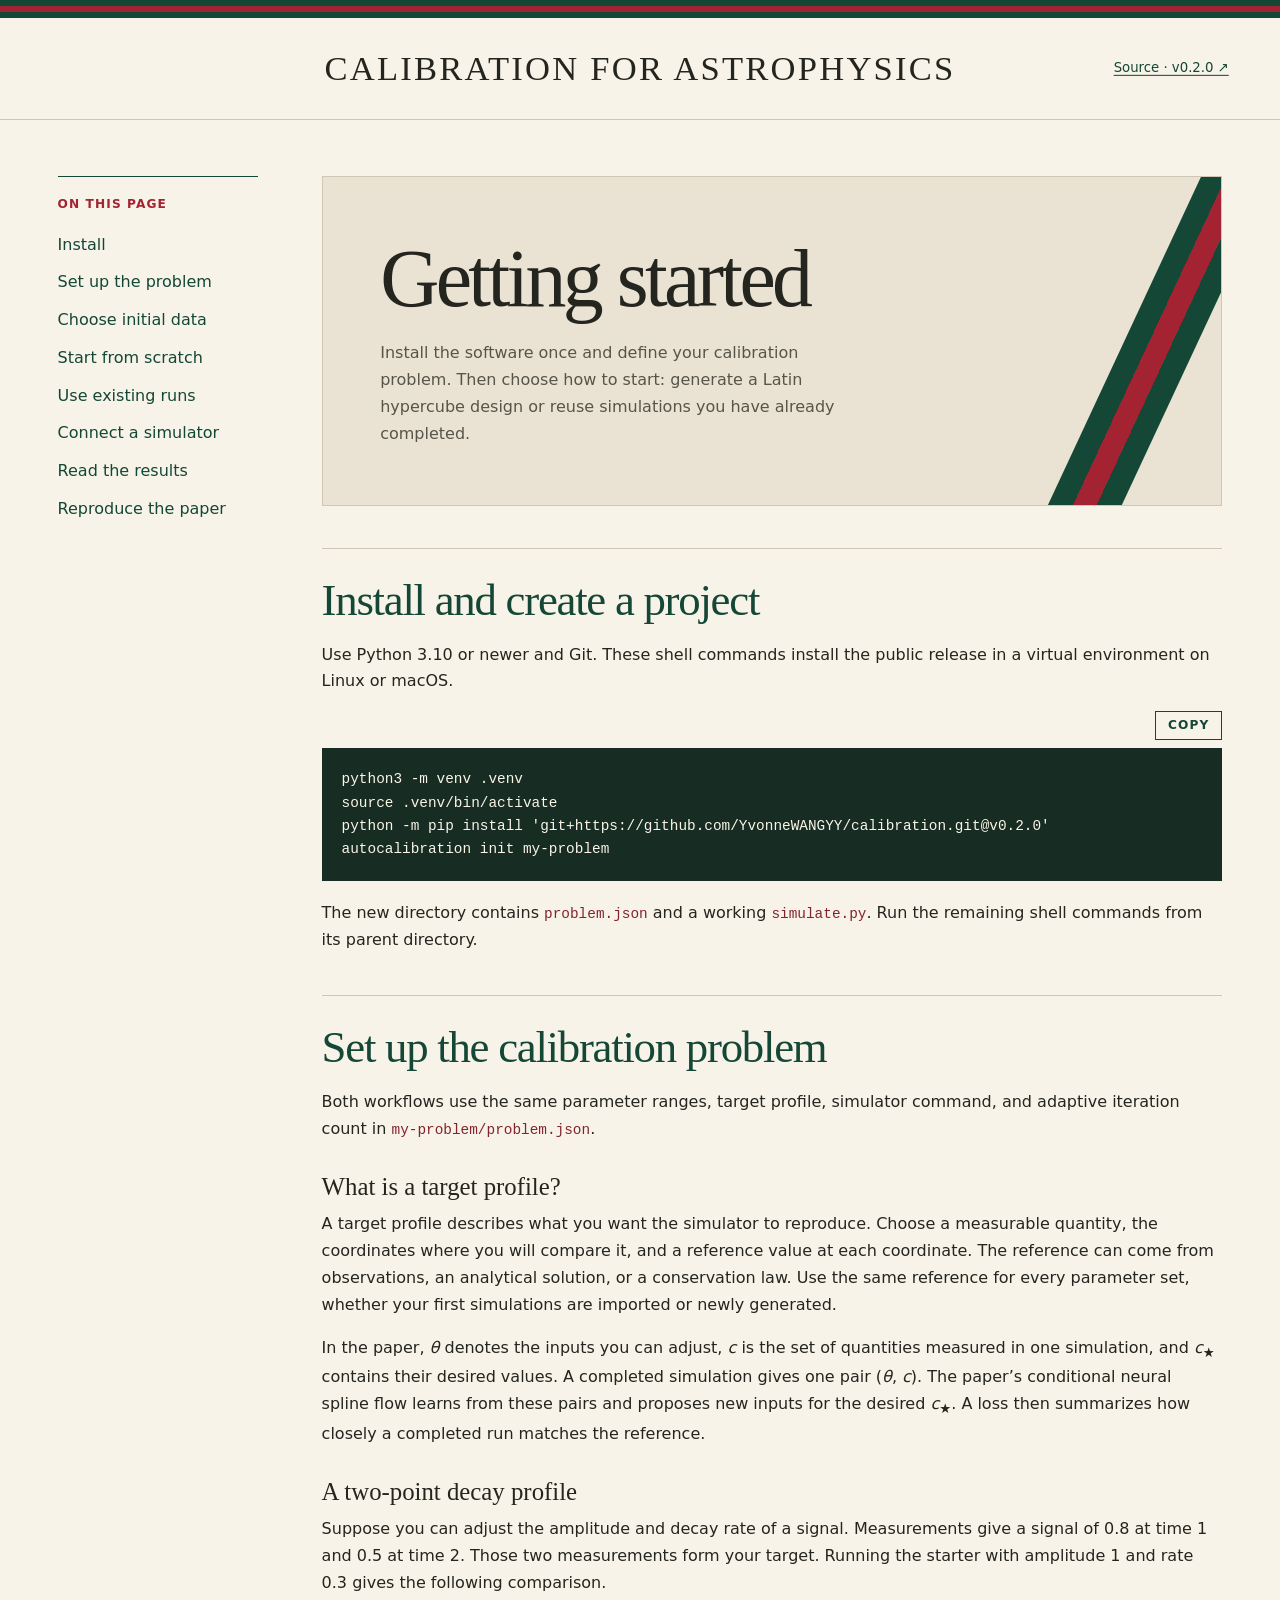
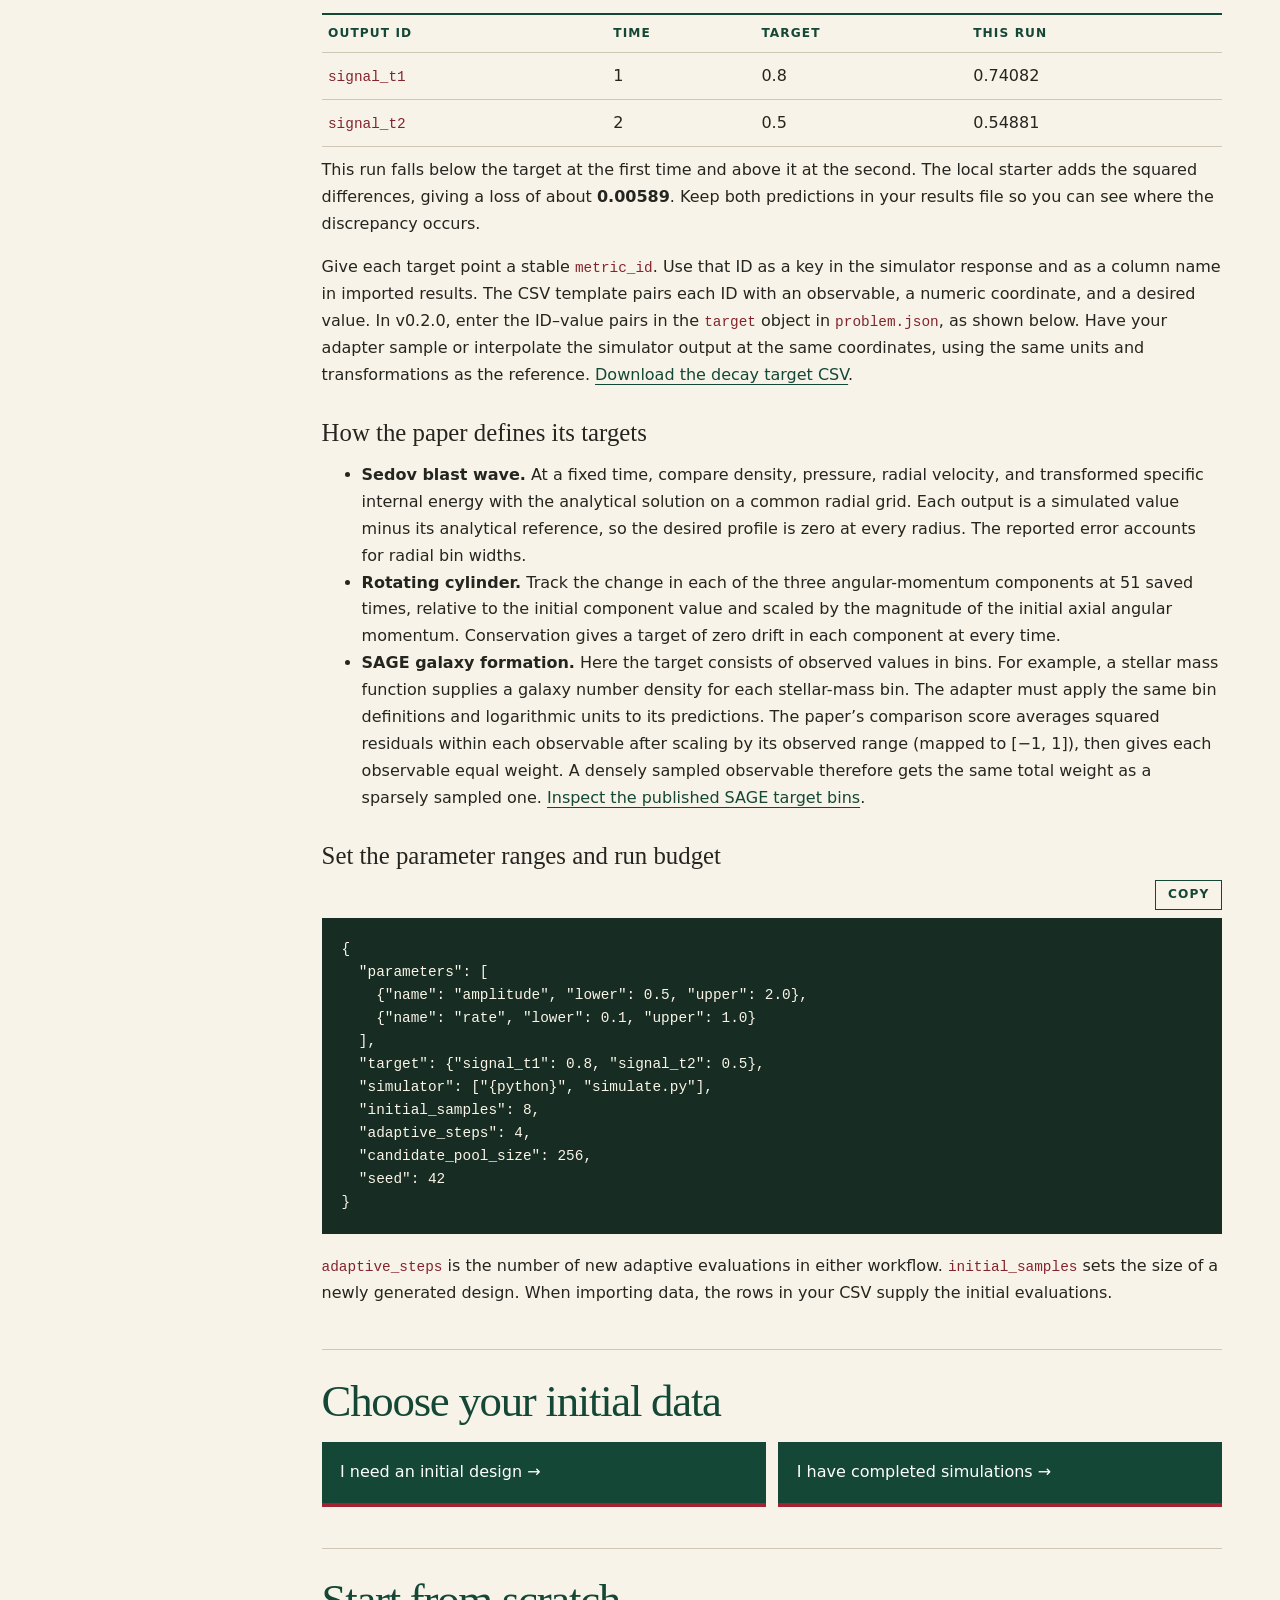
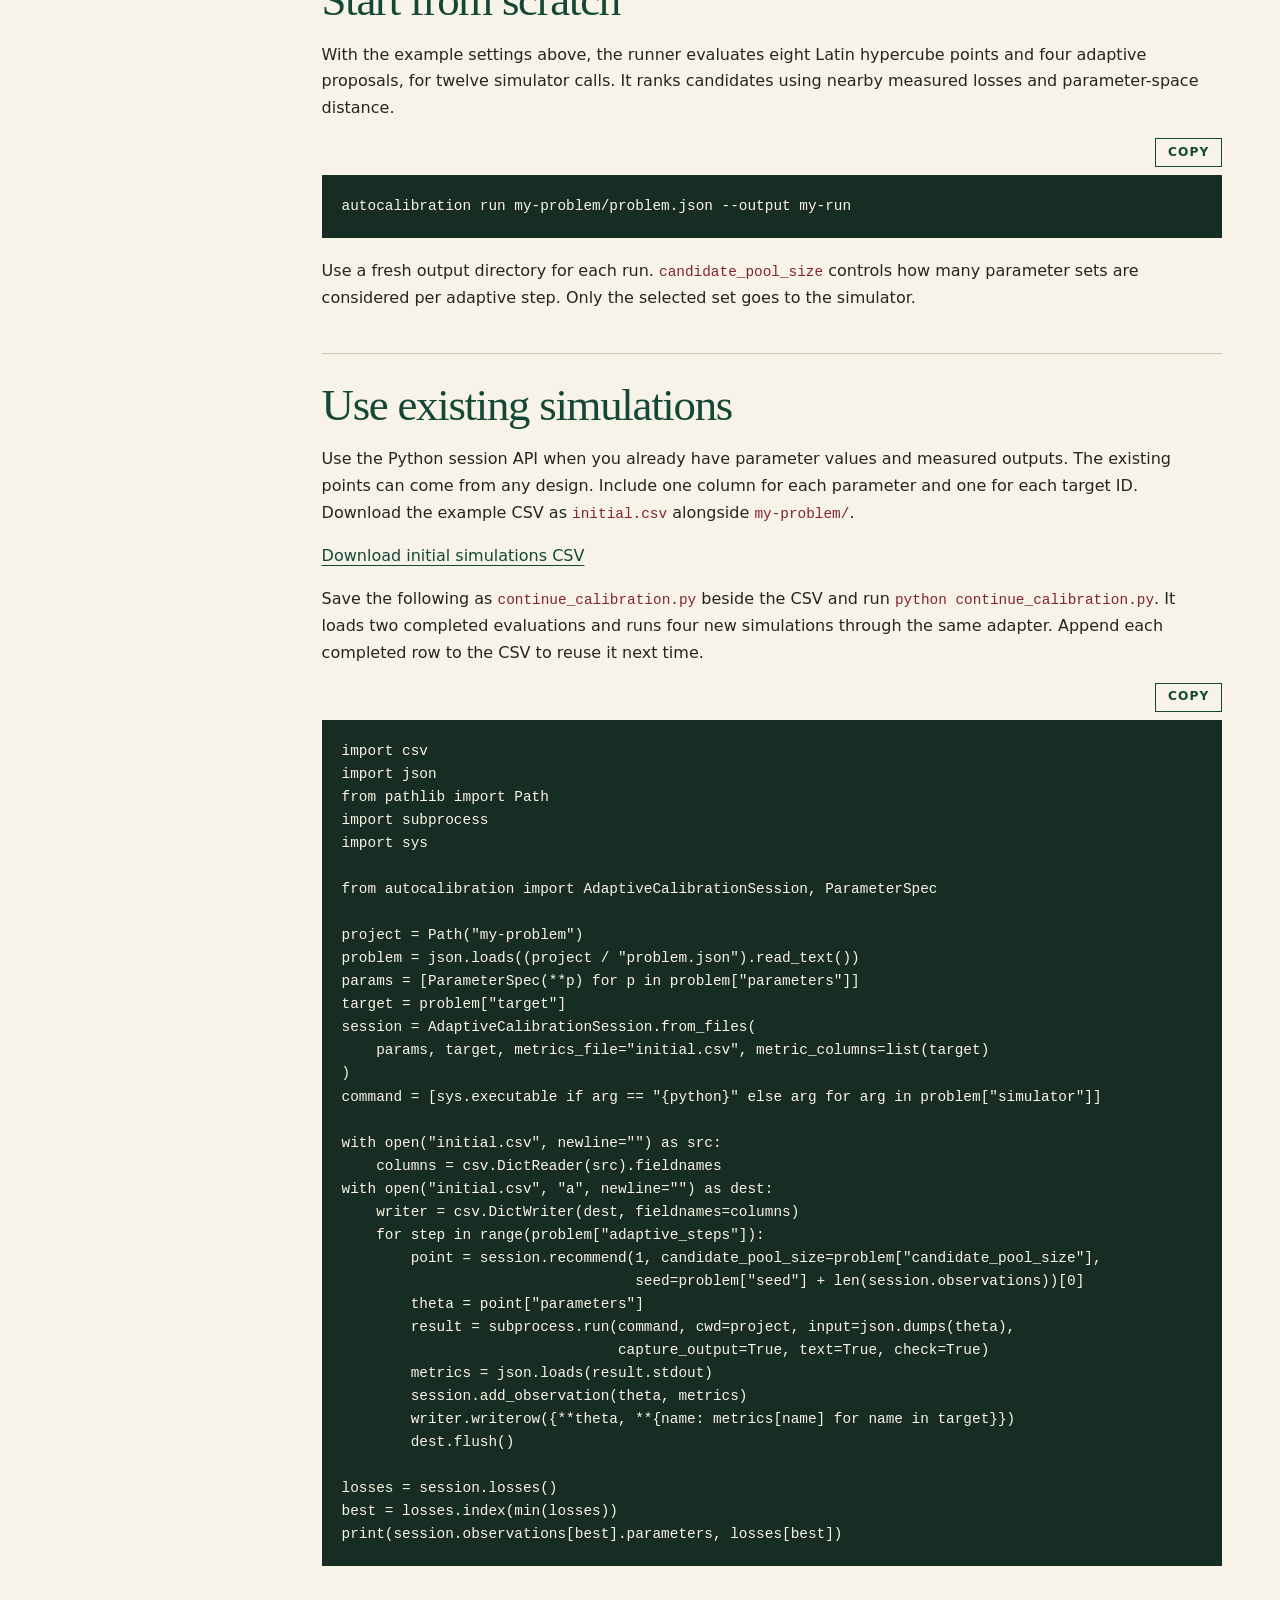
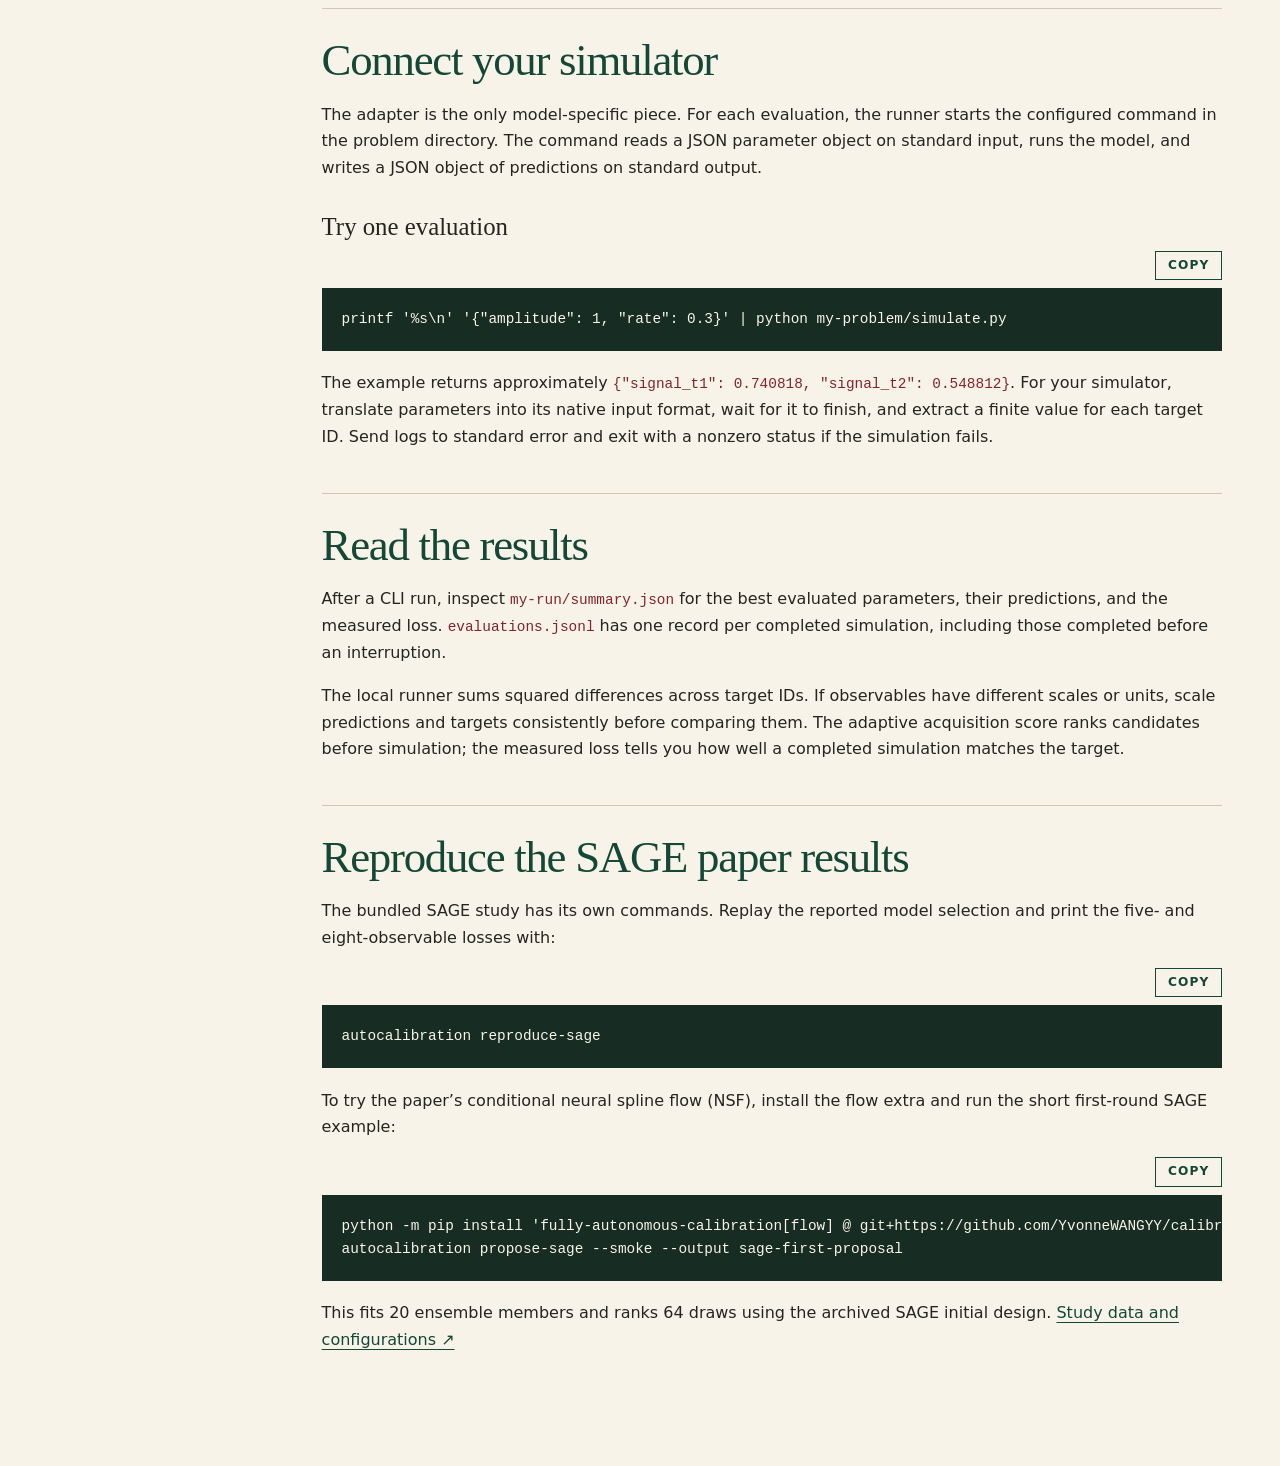
==== guide/index.html @ af4ad9ba "Restyle the guide with tricolor ribbons and editorial typography" ====
<!doctype html>
<html lang="en">
<head>
<meta charset="utf-8"><meta name="viewport" content="width=device-width,initial-scale=1">
<title>Getting started · Calibration for Astrophysics</title>
<meta name="description" content="Install autocalibration, define a target profile, and connect a simulator or import completed simulations.">
<link rel="stylesheet" href="style.css"></head>
<body><a class="skip" href="#main">Skip to guide</a><header><div class="bar"><a class="brand" href="../">Calibration for Astrophysics</a><a href="https://github.com/YvonneWANGYY/calibration/tree/v0.2.0">Source · v0.2.0 ↗</a></div></header>
<div class="layout"><nav class="toc" aria-label="On this page"><strong>On this page</strong><a href="#install">Install</a><a href="#target">Set up the problem</a><a href="#initial">Choose initial data</a><a href="#new">Start from scratch</a><a href="#import">Use existing runs</a><a href="#adapter">Connect a simulator</a><a href="#results">Read the results</a><a href="#paper">Reproduce the paper</a></nav>
<main id="main"><div class="intro"><h1>Getting started</h1>
<p class="lede">Install the software once and define your calibration problem. Then choose how to start: generate a Latin hypercube design or reuse simulations you have already completed.</p></div>
<section id="install"><h2>Install and create a project</h2><p>Use Python 3.10 or newer and Git. These shell commands install the public release in a virtual environment on Linux or macOS.</p>
<pre><code>python3 -m venv .venv
source .venv/bin/activate
python -m pip install 'git+https://github.com/YvonneWANGYY/calibration.git@v0.2.0'
autocalibration init my-problem</code></pre><p>The new directory contains <code>problem.json</code> and a working <code>simulate.py</code>. Run the remaining shell commands from its parent directory.</p></section>
<section id="target"><h2>Set up the calibration problem</h2><p>Both workflows use the same parameter ranges, target profile, simulator command, and adaptive iteration count in <code>my-problem/problem.json</code>.</p><h3 id="target-profile">What is a target profile?</h3>
<p>A target profile describes what you want the simulator to reproduce. Choose a measurable quantity, the coordinates where you will compare it, and a reference value at each coordinate. The reference can come from observations, an analytical solution, or a conservation law. Use the same reference for every parameter set, whether your first simulations are imported or newly generated.</p>
<p>In the paper, <var>θ</var> denotes the inputs you can adjust, <var>c</var> is the set of quantities measured in one simulation, and <var>c</var><sub>★</sub> contains their desired values. A completed simulation gives one pair (<var>θ</var>, <var>c</var>). The paper’s conditional neural spline flow learns from these pairs and proposes new inputs for the desired <var>c</var><sub>★</sub>. A loss then summarizes how closely a completed run matches the reference.</p>
<h3>A two-point decay profile</h3>
<p>Suppose you can adjust the amplitude and decay rate of a signal. Measurements give a signal of 0.8 at time 1 and 0.5 at time 2. Those two measurements form your target. Running the starter with amplitude 1 and rate 0.3 gives the following comparison.</p>
<table><thead><tr><th>Output ID</th><th>Time</th><th>Target</th><th>This run</th></tr></thead><tbody><tr><td><code>signal_t1</code></td><td>1</td><td>0.8</td><td>0.74082</td></tr><tr><td><code>signal_t2</code></td><td>2</td><td>0.5</td><td>0.54881</td></tr></tbody></table>
<p>This run falls below the target at the first time and above it at the second. The local starter adds the squared differences, giving a loss of about <strong>0.00589</strong>. Keep both predictions in your results file so you can see where the discrepancy occurs.</p>
<p>Give each target point a stable <code>metric_id</code>. Use that ID as a key in the simulator response and as a column name in imported results. The CSV template pairs each ID with an observable, a numeric coordinate, and a desired value. In v0.2.0, enter the ID–value pairs in the <code>target</code> object in <code>problem.json</code>, as shown below. Have your adapter sample or interpolate the simulator output at the same coordinates, using the same units and transformations as the reference. <a download href="target-profile.csv">Download the decay target CSV</a>.</p>
<h3>How the paper defines its targets</h3>
<ul>
<li><strong>Sedov blast wave.</strong> At a fixed time, compare density, pressure, radial velocity, and transformed specific internal energy with the analytical solution on a common radial grid. Each output is a simulated value minus its analytical reference, so the desired profile is zero at every radius. The reported error accounts for radial bin widths.</li>
<li><strong>Rotating cylinder.</strong> Track the change in each of the three angular-momentum components at 51 saved times, relative to the initial component value and scaled by the magnitude of the initial axial angular momentum. Conservation gives a target of zero drift in each component at every time.</li>
<li><strong>SAGE galaxy formation.</strong> Here the target consists of observed values in bins. For example, a stellar mass function supplies a galaxy number density for each stellar-mass bin. The adapter must apply the same bin definitions and logarithmic units to its predictions. The paper’s comparison score averages squared residuals within each observable after scaling by its observed range (mapped to [−1, 1]), then gives each observable equal weight. A densely sampled observable therefore gets the same total weight as a sparsely sampled one. <a href="https://github.com/YvonneWANGYY/calibration/blob/v0.2.0/src/autocalibration/paper_sage/comparison_target.json">Inspect the published SAGE target bins</a>.</li>
</ul>
<h3>Set the parameter ranges and run budget</h3>
<pre id="problem"><code>{
  &quot;parameters&quot;: [
    {&quot;name&quot;: &quot;amplitude&quot;, &quot;lower&quot;: 0.5, &quot;upper&quot;: 2.0},
    {&quot;name&quot;: &quot;rate&quot;, &quot;lower&quot;: 0.1, &quot;upper&quot;: 1.0}
  ],
  &quot;target&quot;: {&quot;signal_t1&quot;: 0.8, &quot;signal_t2&quot;: 0.5},
  &quot;simulator&quot;: [&quot;{python}&quot;, &quot;simulate.py&quot;],
  &quot;initial_samples&quot;: 8,
  &quot;adaptive_steps&quot;: 4,
  &quot;candidate_pool_size&quot;: 256,
  &quot;seed&quot;: 42
}</code></pre>
<p><code>adaptive_steps</code> is the number of new adaptive evaluations in either workflow. <code>initial_samples</code> sets the size of a newly generated design. When importing data, the rows in your CSV supply the initial evaluations.</p></section>
<section id="initial"><h2>Choose your initial data</h2><div class="route"><a href="#new">I need an initial design →</a><a href="#import">I have completed simulations →</a></div></section>
<section id="new"><h2>Start from scratch</h2><p>With the example settings above, the runner evaluates eight Latin hypercube points and four adaptive proposals, for twelve simulator calls. It ranks candidates using nearby measured losses and parameter-space distance.</p>
<pre><code>autocalibration run my-problem/problem.json --output my-run</code></pre>
<p>Use a fresh output directory for each run. <code>candidate_pool_size</code> controls how many parameter sets are considered per adaptive step. Only the selected set goes to the simulator.</p></section>
<section id="import"><h2>Use existing simulations</h2><p>Use the Python session API when you already have parameter values and measured outputs. The existing points can come from any design. Include one column for each parameter and one for each target ID. Download the example CSV as <code>initial.csv</code> alongside <code>my-problem/</code>.</p>
<p><a href="initial.csv" download>Download initial simulations CSV</a></p>
<p>Save the following as <code>continue_calibration.py</code> beside the CSV and run <code>python continue_calibration.py</code>. It loads two completed evaluations and runs four new simulations through the same adapter. Append each completed row to the CSV to reuse it next time.</p>
<pre id="existing"><code>import csv
import json
from pathlib import Path
import subprocess
import sys

from autocalibration import AdaptiveCalibrationSession, ParameterSpec

project = Path(&quot;my-problem&quot;)
problem = json.loads((project / &quot;problem.json&quot;).read_text())
params = [ParameterSpec(**p) for p in problem[&quot;parameters&quot;]]
target = problem[&quot;target&quot;]
session = AdaptiveCalibrationSession.from_files(
    params, target, metrics_file=&quot;initial.csv&quot;, metric_columns=list(target)
)
command = [sys.executable if arg == &quot;{python}&quot; else arg for arg in problem[&quot;simulator&quot;]]

with open(&quot;initial.csv&quot;, newline=&quot;&quot;) as src:
    columns = csv.DictReader(src).fieldnames
with open(&quot;initial.csv&quot;, &quot;a&quot;, newline=&quot;&quot;) as dest:
    writer = csv.DictWriter(dest, fieldnames=columns)
    for step in range(problem[&quot;adaptive_steps&quot;]):
        point = session.recommend(1, candidate_pool_size=problem[&quot;candidate_pool_size&quot;],
                                  seed=problem[&quot;seed&quot;] + len(session.observations))[0]
        theta = point[&quot;parameters&quot;]
        result = subprocess.run(command, cwd=project, input=json.dumps(theta),
                                capture_output=True, text=True, check=True)
        metrics = json.loads(result.stdout)
        session.add_observation(theta, metrics)
        writer.writerow({**theta, **{name: metrics[name] for name in target}})
        dest.flush()

losses = session.losses()
best = losses.index(min(losses))
print(session.observations[best].parameters, losses[best])</code></pre>
</section>
<section id="adapter"><h2>Connect your simulator</h2><p>The adapter is the only model-specific piece. For each evaluation, the runner starts the configured command in the problem directory. The command reads a JSON parameter object on standard input, runs the model, and writes a JSON object of predictions on standard output.</p>
<h3>Try one evaluation</h3><pre><code>printf '%s\n' '{"amplitude": 1, "rate": 0.3}' | python my-problem/simulate.py</code></pre>
<p>The example returns approximately <code>{"signal_t1": 0.740818, "signal_t2": 0.548812}</code>. For your simulator, translate parameters into its native input format, wait for it to finish, and extract a finite value for each target ID. Send logs to standard error and exit with a nonzero status if the simulation fails.</p></section>
<section id="results"><h2>Read the results</h2><p>After a CLI run, inspect <code>my-run/summary.json</code> for the best evaluated parameters, their predictions, and the measured loss. <code>evaluations.jsonl</code> has one record per completed simulation, including those completed before an interruption.</p><p>The local runner sums squared differences across target IDs. If observables have different scales or units, scale predictions and targets consistently before comparing them. The adaptive acquisition score ranks candidates before simulation; the measured loss tells you how well a completed simulation matches the target.</p></section>
<section id="paper"><h2>Reproduce the SAGE paper results</h2><p>The bundled SAGE study has its own commands. Replay the reported model selection and print the five- and eight-observable losses with:</p><pre><code>autocalibration reproduce-sage</code></pre><p>To try the paper’s conditional neural spline flow (NSF), install the flow extra and run the short first-round SAGE example:</p>
<pre><code>python -m pip install 'fully-autonomous-calibration[flow] @ git+https://github.com/YvonneWANGYY/calibration.git@v0.2.0'
autocalibration propose-sage --smoke --output sage-first-proposal</code></pre><p>This fits 20 ensemble members and ranks 64 draws using the archived SAGE initial design. <a href="https://github.com/YvonneWANGYY/calibration/tree/v0.2.0/src/autocalibration/paper_sage">Study data and configurations ↗</a></p></section>
</main></div>
<script>
if (window.isSecureContext && navigator.clipboard) {
  document.querySelectorAll('pre').forEach(pre => {
    const wrap = document.createElement('div');
    wrap.className = 'snippet';
    pre.before(wrap);
    const button = document.createElement('button');
    button.type = 'button'; button.textContent = 'Copy'; button.setAttribute('aria-label','Copy code');
    button.addEventListener('click', async () => {
      try { await navigator.clipboard.writeText(pre.textContent); button.textContent = 'Copied'; }
      catch { button.textContent = 'Select code to copy'; }
      setTimeout(() => {button.textContent = 'Copy';}, 1800);
    });
    wrap.append(button, pre);
  });
}
</script></body></html>
---- guide/style.css ----
:root {
  --ivory: #f7f3e9;
  --ink: #25251f;
  --muted: #575449;
  --green: #144735;
  --red: #a42332;
  --rule: #cfc6b3;
  --serif: "Baskervville", Baskerville, "Times New Roman", serif;
  --sans: Inter, system-ui, sans-serif;
  --ribbon: linear-gradient(to bottom, var(--green) 0 34%, var(--red) 34% 66%, var(--green) 66% 100%);
}
* { box-sizing: border-box; }
html { scroll-padding-top: 1.5rem; }
body { margin: 0; background: var(--ivory); color: var(--ink); font: 1rem/1.68 var(--sans); }
a { color: var(--green); text-underline-offset: .22em; }
a:hover { color: var(--red); }
:focus-visible { outline: 3px solid var(--red); outline-offset: 4px; }
header { border-bottom: 1px solid var(--rule); text-align: center; }
header::before { content: ""; display: block; height: 18px; background: var(--ribbon); }
.bar { position: relative; width: min(1240px, 92%); margin: auto; padding: 1.85rem 0; }
.bar .brand { color: var(--ink); font: 500 clamp(1.2rem, 2.7vw, 2.65rem)/1.2 var(--serif); letter-spacing: .065em; text-transform: uppercase; text-decoration: none; }
.bar a:last-child { position: absolute; right: 0; top: 50%; transform: translateY(-50%); font-size: .83rem; }
.layout { width: min(1180px, 91%); margin: 0 auto; display: grid; grid-template-columns: 200px minmax(0, 1fr); gap: clamp(2rem, 5vw, 5rem); padding: 3.5rem 0 6rem; }
.toc { position: sticky; top: 1.6rem; align-self: start; border-top: 1px solid var(--green); padding-top: 1.2rem; }
.toc strong, .snippet button, th { font: 650 .76rem/1.45 var(--sans); text-transform: uppercase; letter-spacing: .09em; }
.toc strong { color: var(--red); display: block; margin-bottom: .8rem; }
.toc a { display: block; text-decoration: none; padding: .34rem 0; }
.toc a:hover { text-decoration: underline; }
main { min-width: 0; }
.intro { position: relative; isolation: isolate; overflow: hidden; padding: clamp(1.8rem, 4.5vw, 4.5rem); background: #eae3d4; border: 1px solid var(--rule); }
.intro::after { content: ""; position: absolute; z-index: -1; top: -60%; bottom: -60%; right: 3%; width: clamp(30px, 5.2vw, 75px); transform: rotate(25deg); background: linear-gradient(to right, var(--green) 0 34%, var(--red) 34% 66%, var(--green) 66% 100%); }
h1, h2, h3 { font-family: var(--serif); font-weight: 500; line-height: 1.1; }
h1 { margin: 0 0 1rem; font-size: clamp(3rem, 6.4vw, 6rem); letter-spacing: -.045em; }
.lede { margin: 0; max-width: min(48ch, 76%); color: var(--muted); }
section { margin-top: 2.6rem; padding-top: 1.7rem; border-top: 1px solid var(--rule); }
h2 { margin: 0 0 1rem; color: var(--green); font-size: clamp(2rem, 3.5vw, 3rem); letter-spacing: -.028em; }
h3 { color: var(--ink); font-size: 1.55rem; margin: 1.9rem 0 .7rem; }
p { margin: .65rem 0 1rem; }
.route { display: grid; grid-template-columns: 1fr 1fr; gap: .8rem; }
.route a { padding: 1.05rem 1.15rem; background: var(--green); color: white; text-decoration: none; border-bottom: 4px solid var(--red); }
.route a:hover { text-decoration: underline; }
code, pre { font-family: ui-monospace, monospace; font-size: .9em; }
main :not(pre) > code { color: #83242c; overflow-wrap: anywhere; }
pre { background: #172c23; color: #faf5e7; overflow: auto; line-height: 1.6; margin: .5rem 0 1.2rem; padding: 1.25rem; }
pre code { font-size: inherit; }
.snippet button { display: block; margin-left: auto; color: var(--green); background: transparent; border: 1px solid var(--green); padding: .3rem .75rem; cursor: pointer; }
.snippet button:hover { background: var(--green); color: white; }
table { width: 100%; border-collapse: collapse; font-variant-numeric: tabular-nums; }
th, td { text-align: left; padding: .6rem .4rem; border-bottom: 1px solid var(--rule); }
th { border-top: 2px solid var(--green); color: var(--green); }
.skip { position: absolute; left: -10000px; }
.skip:focus { left: .8rem; top: 1rem; z-index: 3; padding: .5rem; background: white; }
@media (max-width: 800px) {
  .bar { display: grid; justify-items: center; gap: .4rem; padding: 1.25rem 0; }
  .bar a:last-child { position: static; transform: none; }
  .layout { display: block; padding-top: 1.2rem; }
  .toc { position: static; border: 0; padding: 0 0 1rem; }
  .toc strong { margin-bottom: .3rem; }
  .toc a { display: inline-block; margin-right: .8rem; font-size: .87rem; }
}
@media (max-width: 520px) {
  .intro { padding: 1.8rem 2rem 1.8rem 1.35rem; }
  .intro::after { top: 0; bottom: 0; right: 0; width: 14px; transform: none; }
  .lede { max-width: 100%; }
  .route { grid-template-columns: 1fr; }
}
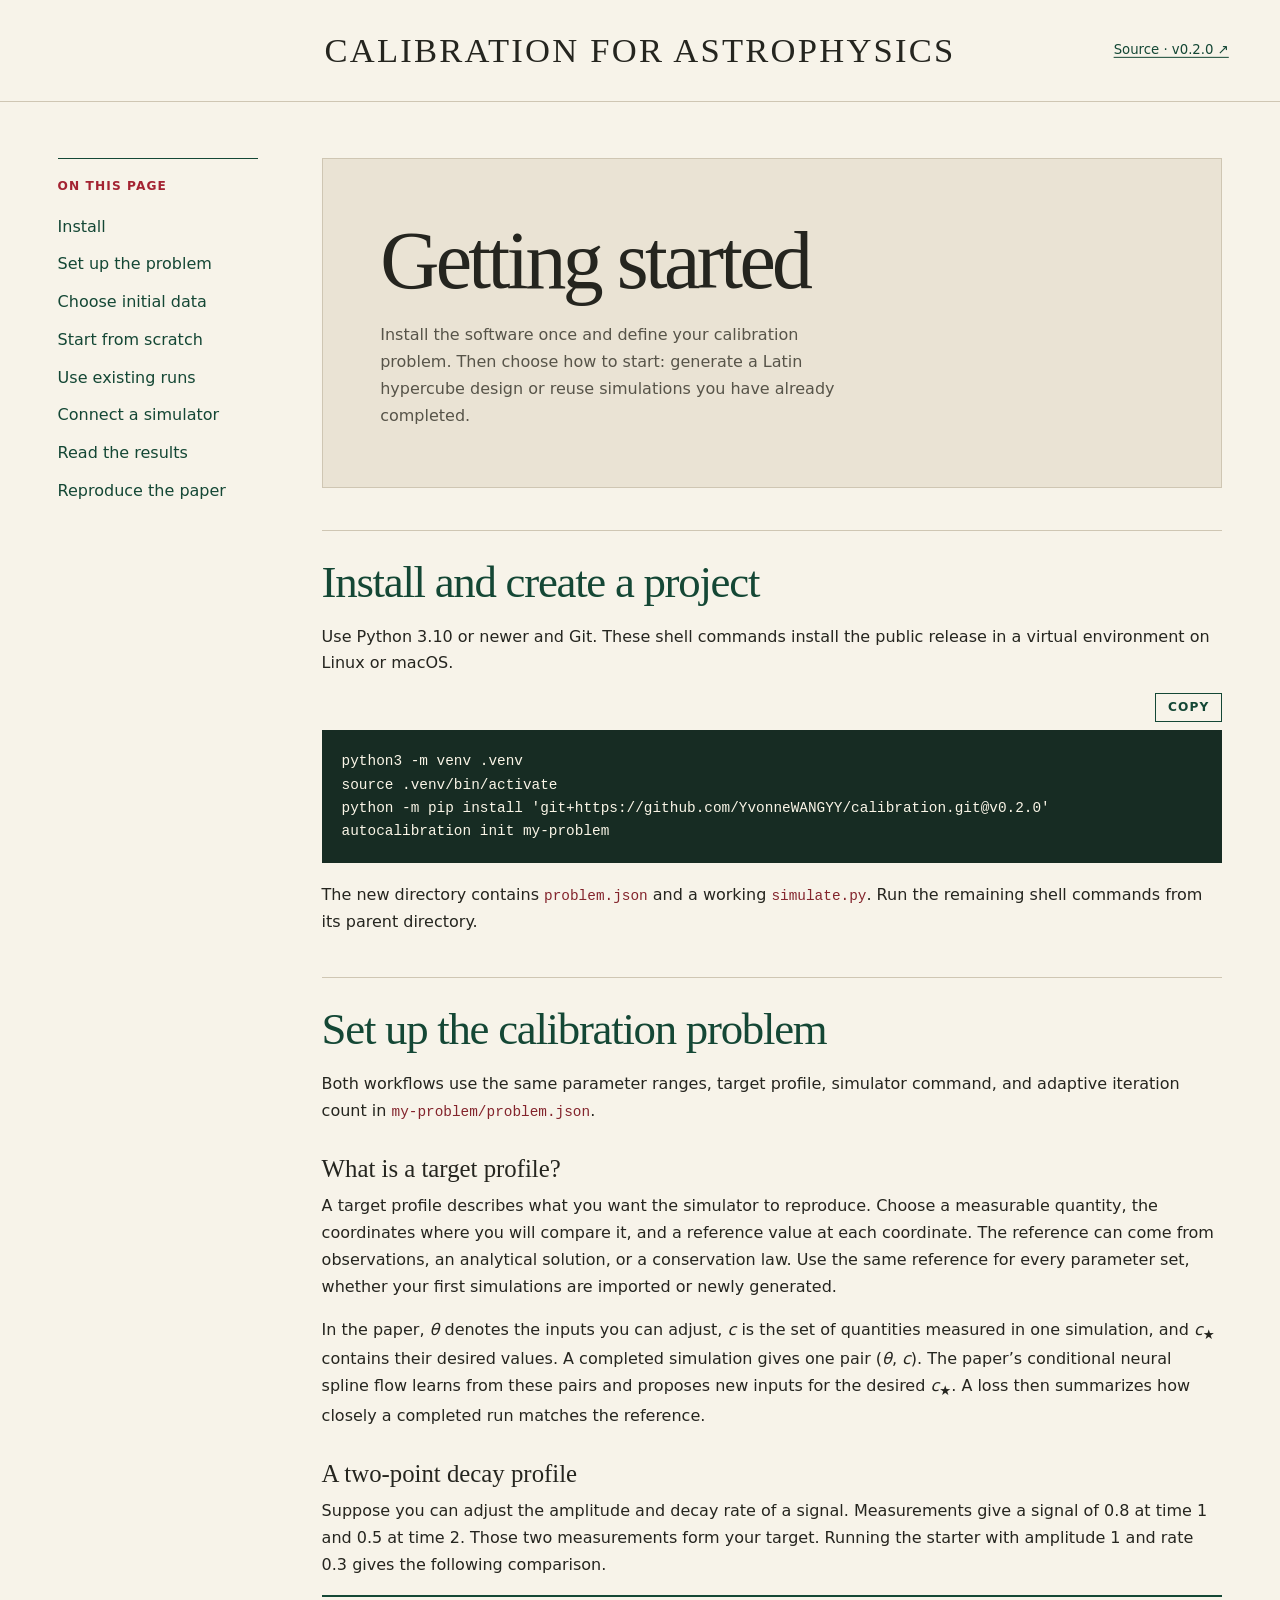
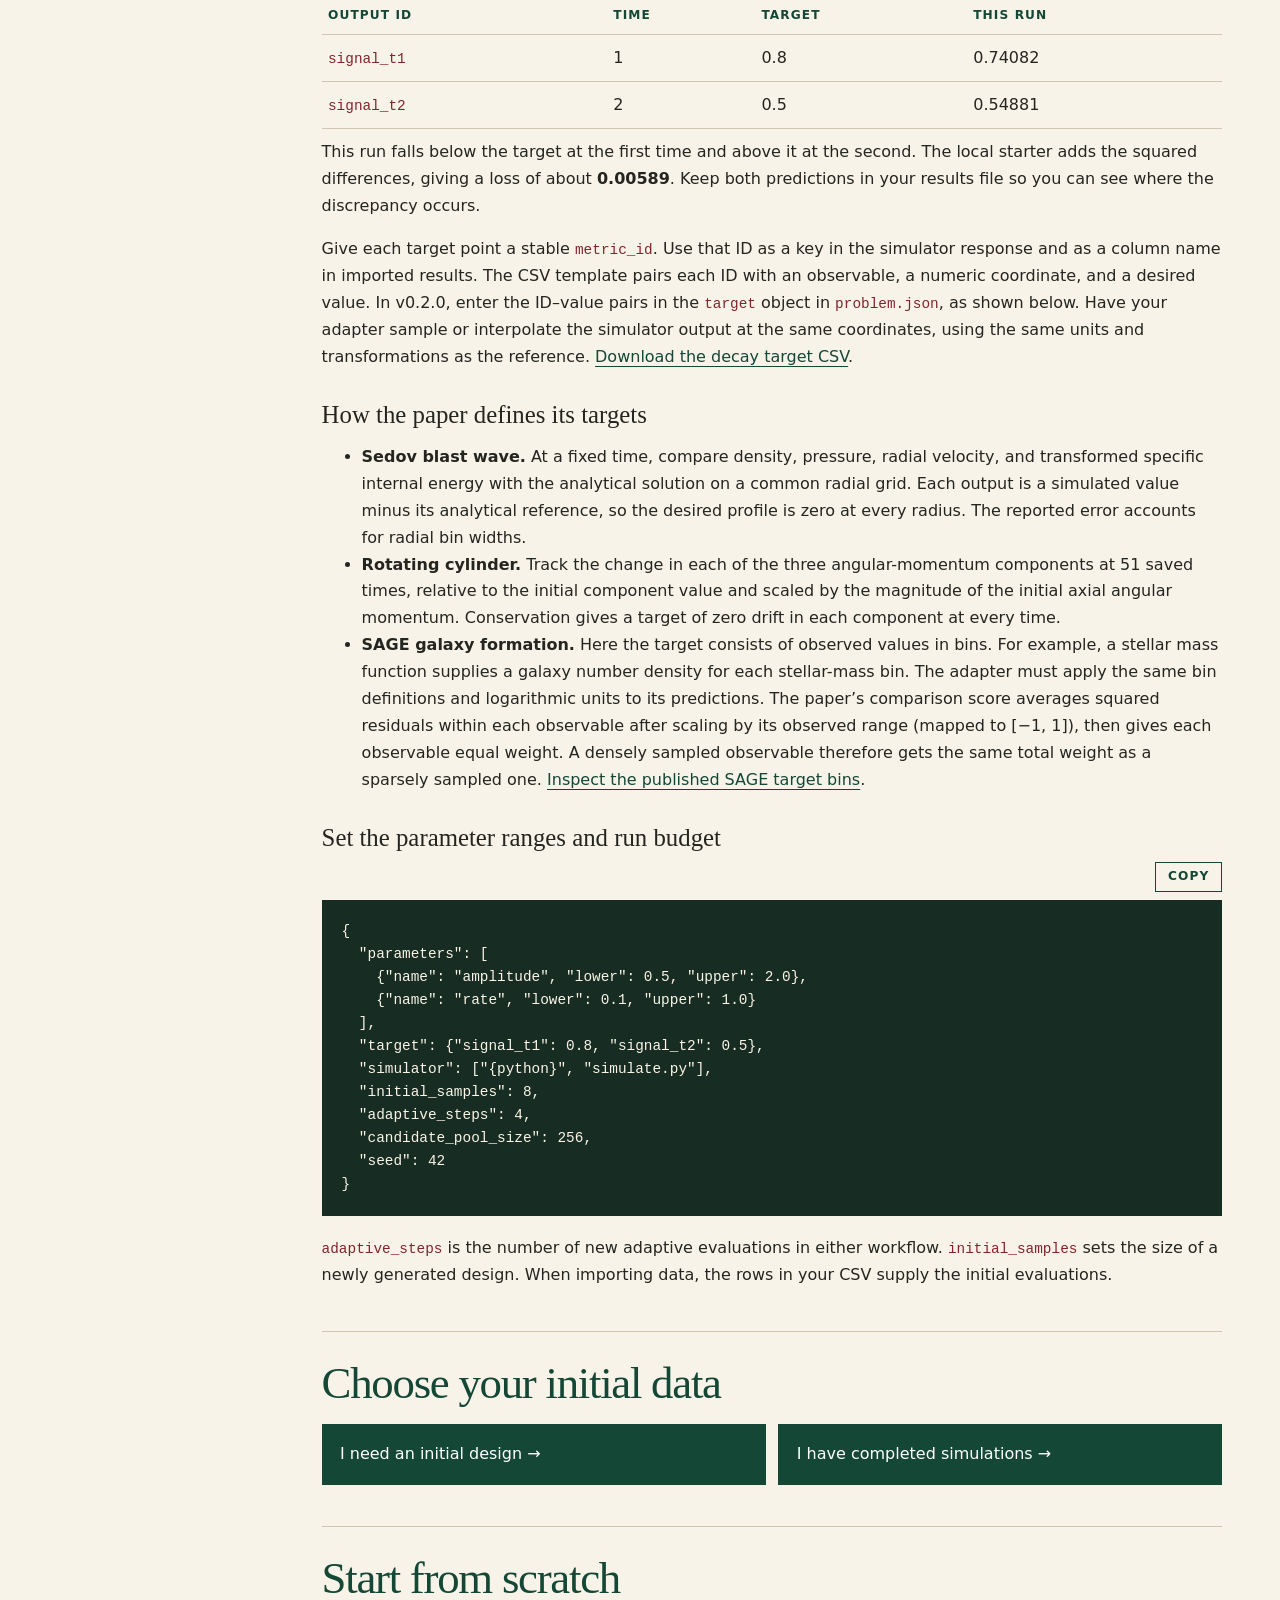
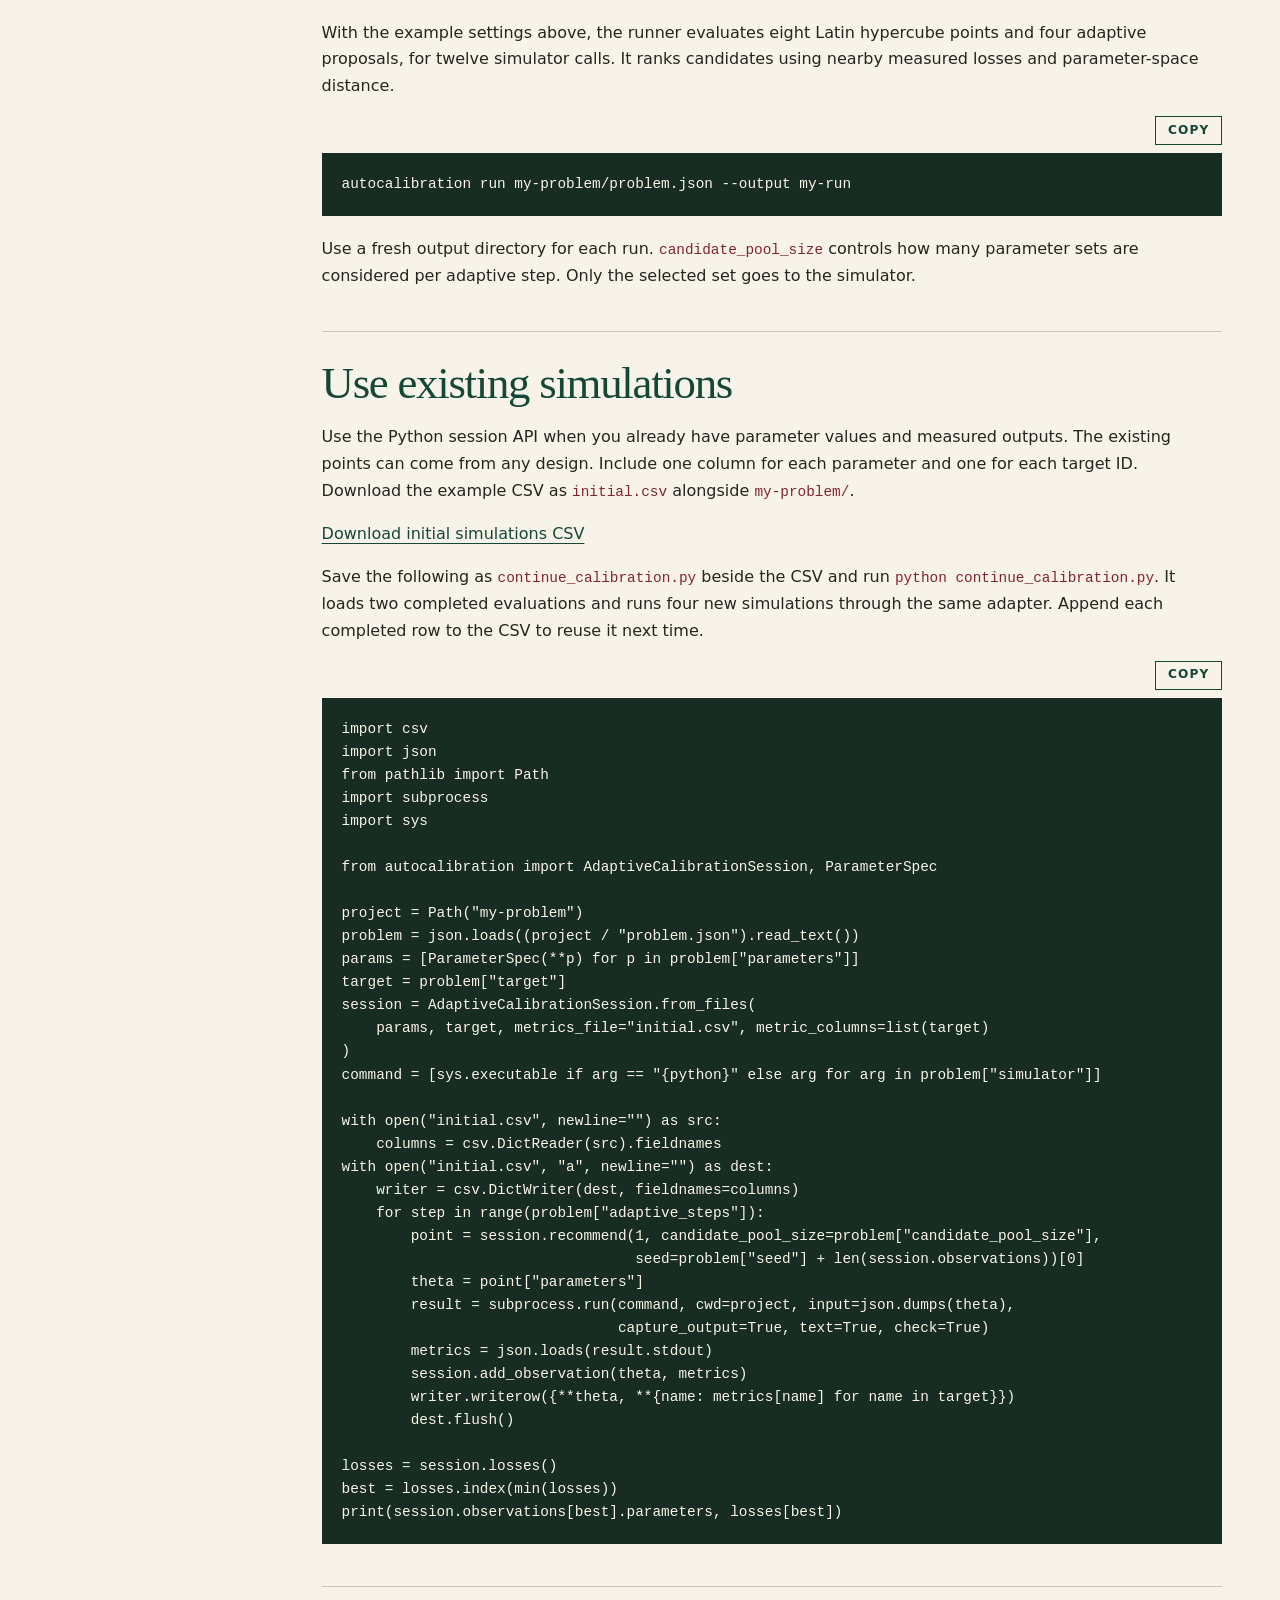
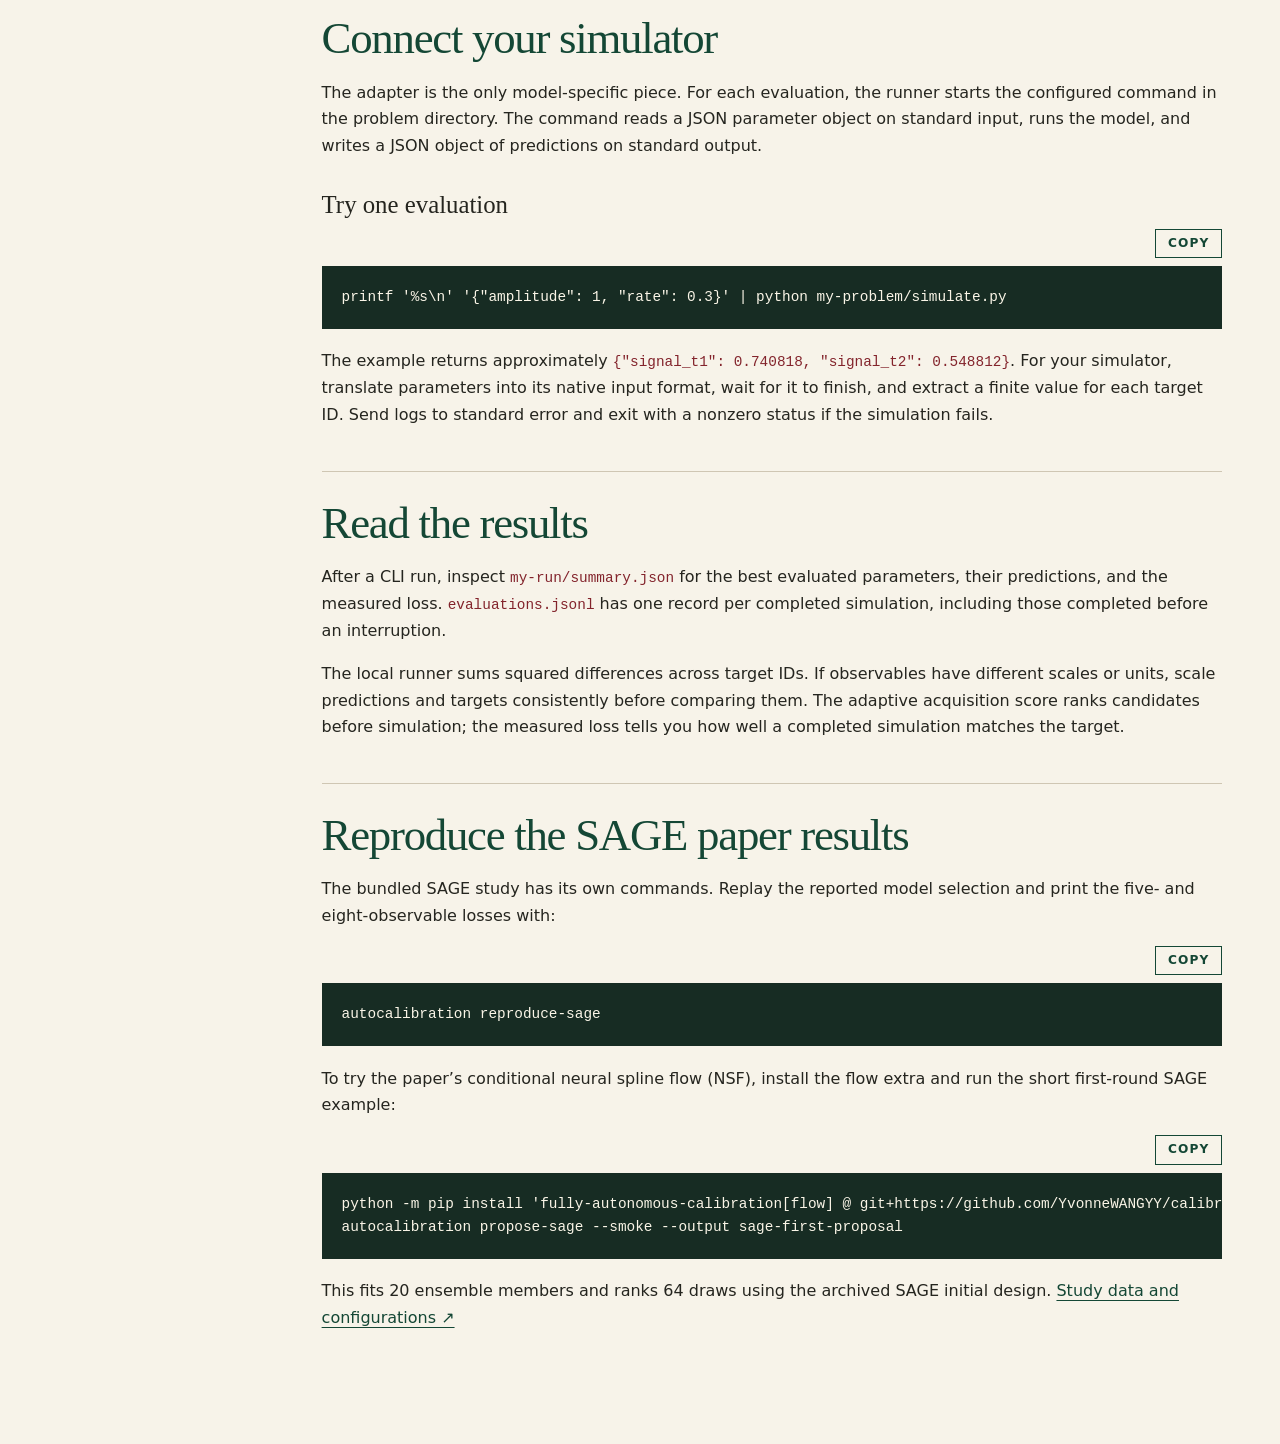
==== commit 45066035: "Remove remaining button stripe and refresh cached guide styles" ====
--- a/guide/index.html
+++ b/guide/index.html
@@ -4,7 +4,7 @@
 <meta charset="utf-8"><meta name="viewport" content="width=device-width,initial-scale=1">
 <title>Getting started · Calibration for Astrophysics</title>
 <meta name="description" content="Install autocalibration, define a target profile, and connect a simulator or import completed simulations.">
-<link rel="stylesheet" href="style.css"></head>
+<link rel="stylesheet" href="style.css?v=9d06813fc0b8"></head>
 <body><a class="skip" href="#main">Skip to guide</a><header><div class="bar"><a class="brand" href="../">Calibration for Astrophysics</a><a href="https://github.com/YvonneWANGYY/calibration/tree/v0.2.0">Source · v0.2.0 ↗</a></div></header>
 <div class="layout"><nav class="toc" aria-label="On this page"><strong>On this page</strong><a href="#install">Install</a><a href="#target">Set up the problem</a><a href="#initial">Choose initial data</a><a href="#new">Start from scratch</a><a href="#import">Use existing runs</a><a href="#adapter">Connect a simulator</a><a href="#results">Read the results</a><a href="#paper">Reproduce the paper</a></nav>
 <main id="main"><div class="intro"><h1>Getting started</h1>
--- a/guide/style.css
+++ b/guide/style.css
@@ -7,7 +7,6 @@
   --rule: #cfc6b3;
   --serif: "Baskervville", Baskerville, "Times New Roman", serif;
   --sans: Inter, system-ui, sans-serif;
-  --ribbon: linear-gradient(to bottom, var(--green) 0 34%, var(--red) 34% 66%, var(--green) 66% 100%);
 }
 * { box-sizing: border-box; }
 html { scroll-padding-top: 1.5rem; }
@@ -16,7 +15,6 @@
 a:hover { color: var(--red); }
 :focus-visible { outline: 3px solid var(--red); outline-offset: 4px; }
 header { border-bottom: 1px solid var(--rule); text-align: center; }
-header::before { content: ""; display: block; height: 18px; background: var(--ribbon); }
 .bar { position: relative; width: min(1240px, 92%); margin: auto; padding: 1.85rem 0; }
 .bar .brand { color: var(--ink); font: 500 clamp(1.2rem, 2.7vw, 2.65rem)/1.2 var(--serif); letter-spacing: .065em; text-transform: uppercase; text-decoration: none; }
 .bar a:last-child { position: absolute; right: 0; top: 50%; transform: translateY(-50%); font-size: .83rem; }
@@ -27,17 +25,16 @@
 .toc a { display: block; text-decoration: none; padding: .34rem 0; }
 .toc a:hover { text-decoration: underline; }
 main { min-width: 0; }
-.intro { position: relative; isolation: isolate; overflow: hidden; padding: clamp(1.8rem, 4.5vw, 4.5rem); background: #eae3d4; border: 1px solid var(--rule); }
-.intro::after { content: ""; position: absolute; z-index: -1; top: -60%; bottom: -60%; right: 3%; width: clamp(30px, 5.2vw, 75px); transform: rotate(25deg); background: linear-gradient(to right, var(--green) 0 34%, var(--red) 34% 66%, var(--green) 66% 100%); }
+.intro { padding: clamp(1.8rem, 4.5vw, 4.5rem); background: #eae3d4; border: 1px solid var(--rule); }
 h1, h2, h3 { font-family: var(--serif); font-weight: 500; line-height: 1.1; }
 h1 { margin: 0 0 1rem; font-size: clamp(3rem, 6.4vw, 6rem); letter-spacing: -.045em; }
-.lede { margin: 0; max-width: min(48ch, 76%); color: var(--muted); }
+.lede { margin: 0; max-width: 48ch; color: var(--muted); }
 section { margin-top: 2.6rem; padding-top: 1.7rem; border-top: 1px solid var(--rule); }
 h2 { margin: 0 0 1rem; color: var(--green); font-size: clamp(2rem, 3.5vw, 3rem); letter-spacing: -.028em; }
 h3 { color: var(--ink); font-size: 1.55rem; margin: 1.9rem 0 .7rem; }
 p { margin: .65rem 0 1rem; }
 .route { display: grid; grid-template-columns: 1fr 1fr; gap: .8rem; }
-.route a { padding: 1.05rem 1.15rem; background: var(--green); color: white; text-decoration: none; border-bottom: 4px solid var(--red); }
+.route a { padding: 1.05rem 1.15rem; background: var(--green); color: white; text-decoration: none; }
 .route a:hover { text-decoration: underline; }
 code, pre { font-family: ui-monospace, monospace; font-size: .9em; }
 main :not(pre) > code { color: #83242c; overflow-wrap: anywhere; }
@@ -60,7 +57,6 @@
 }
 @media (max-width: 520px) {
   .intro { padding: 1.8rem 2rem 1.8rem 1.35rem; }
-  .intro::after { top: 0; bottom: 0; right: 0; width: 14px; transform: none; }
   .lede { max-width: 100%; }
   .route { grid-template-columns: 1fr; }
 }
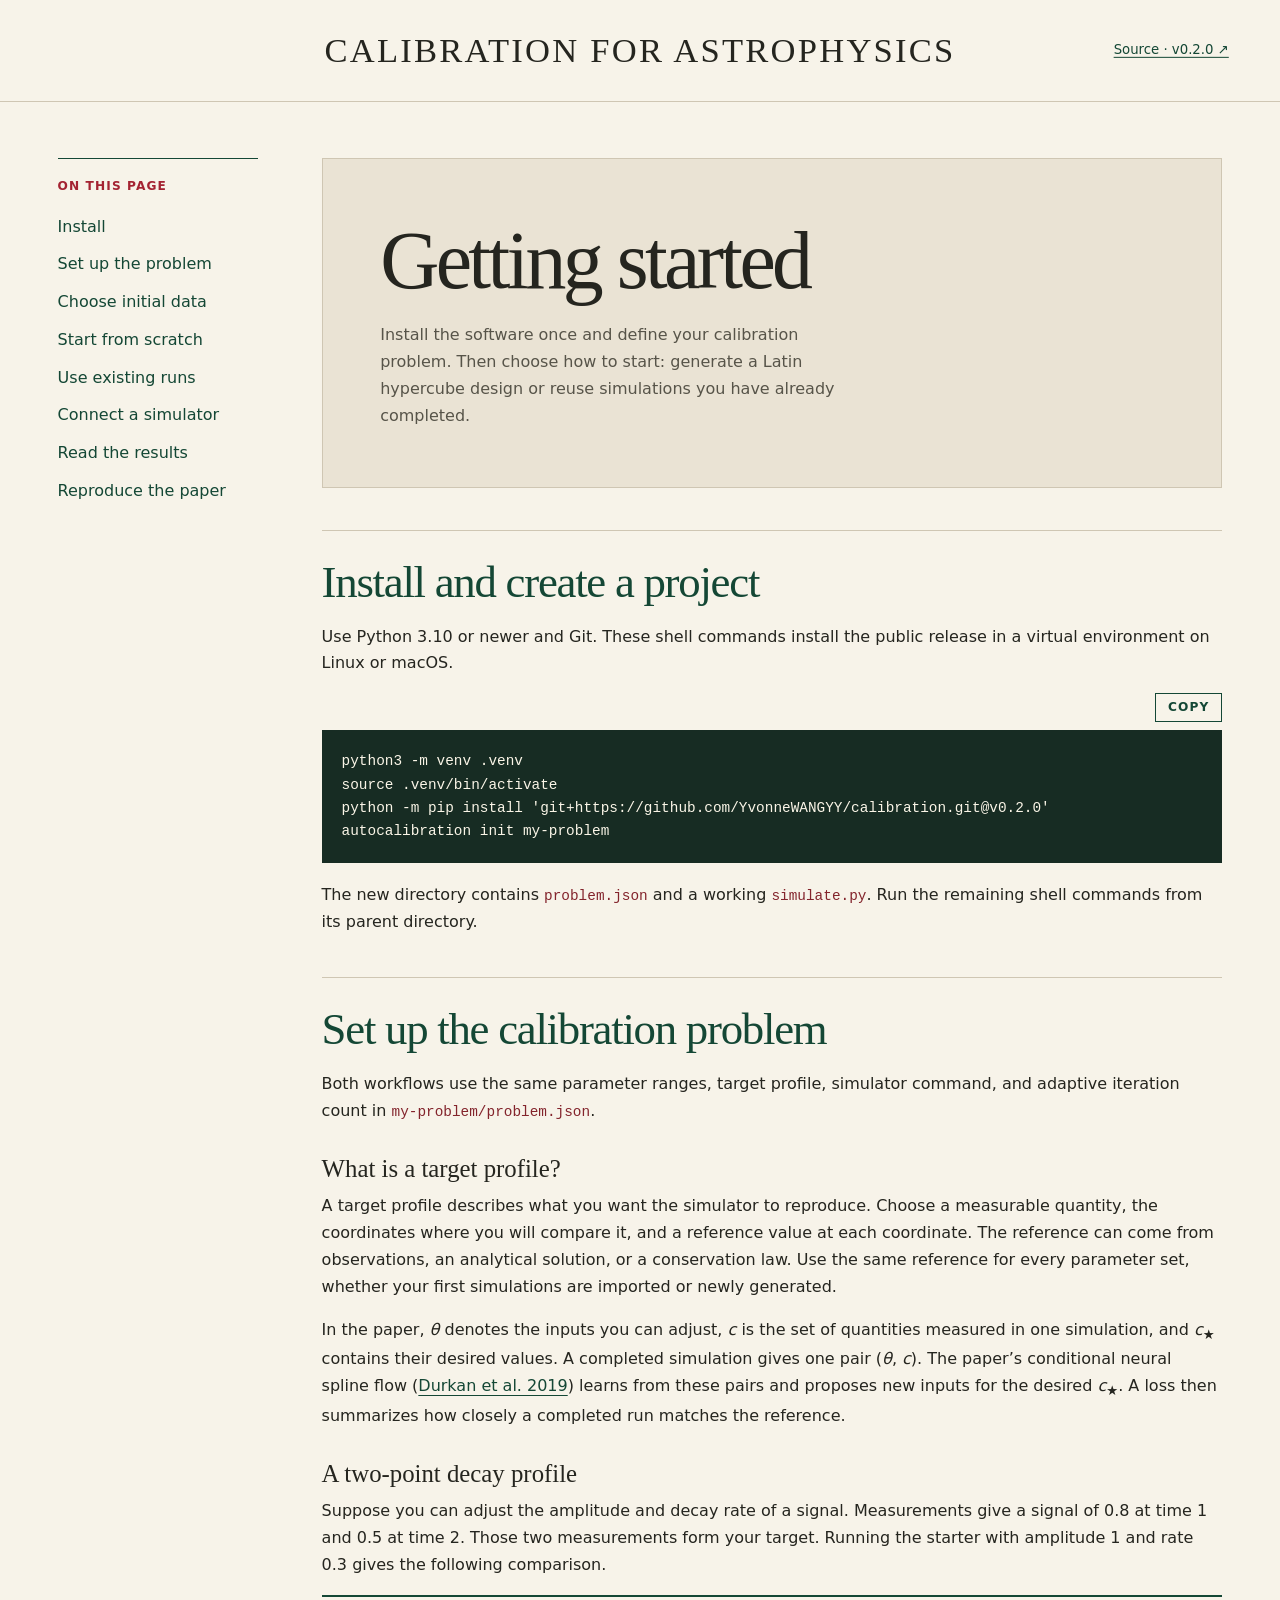
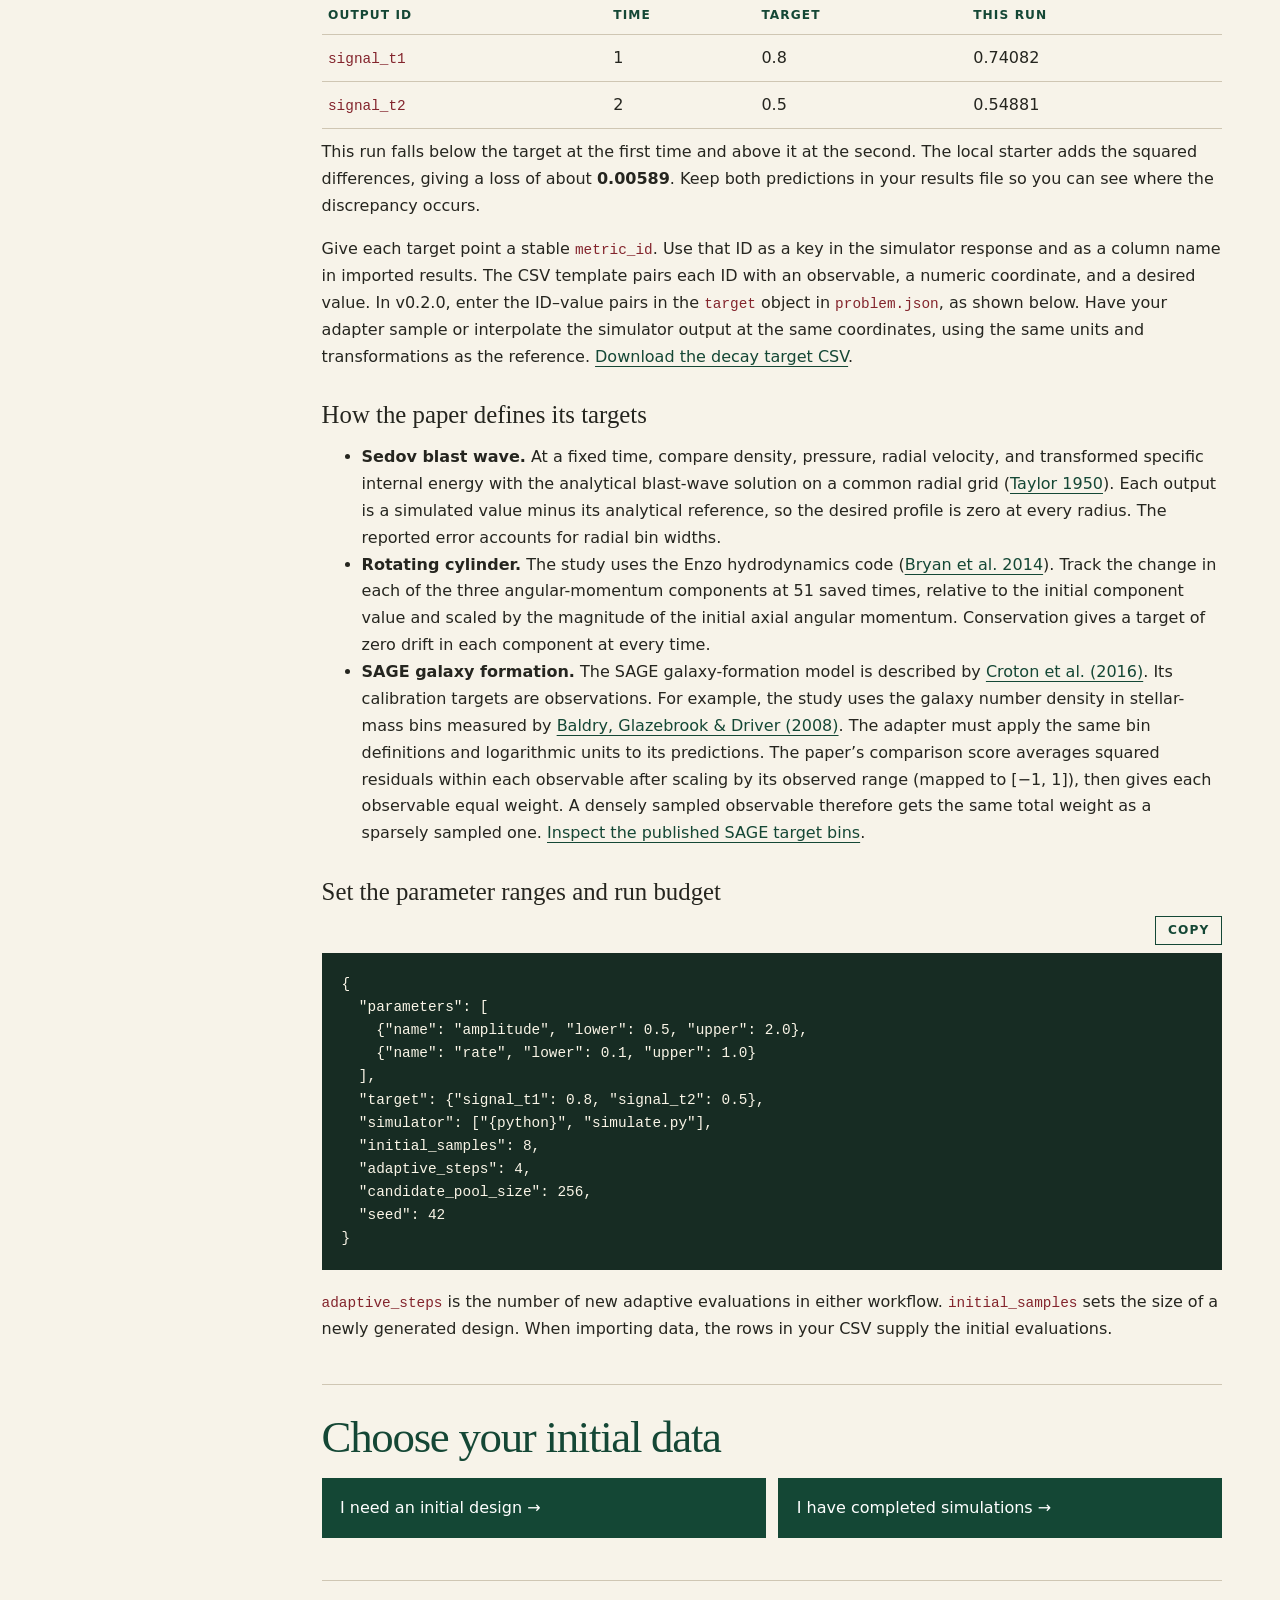
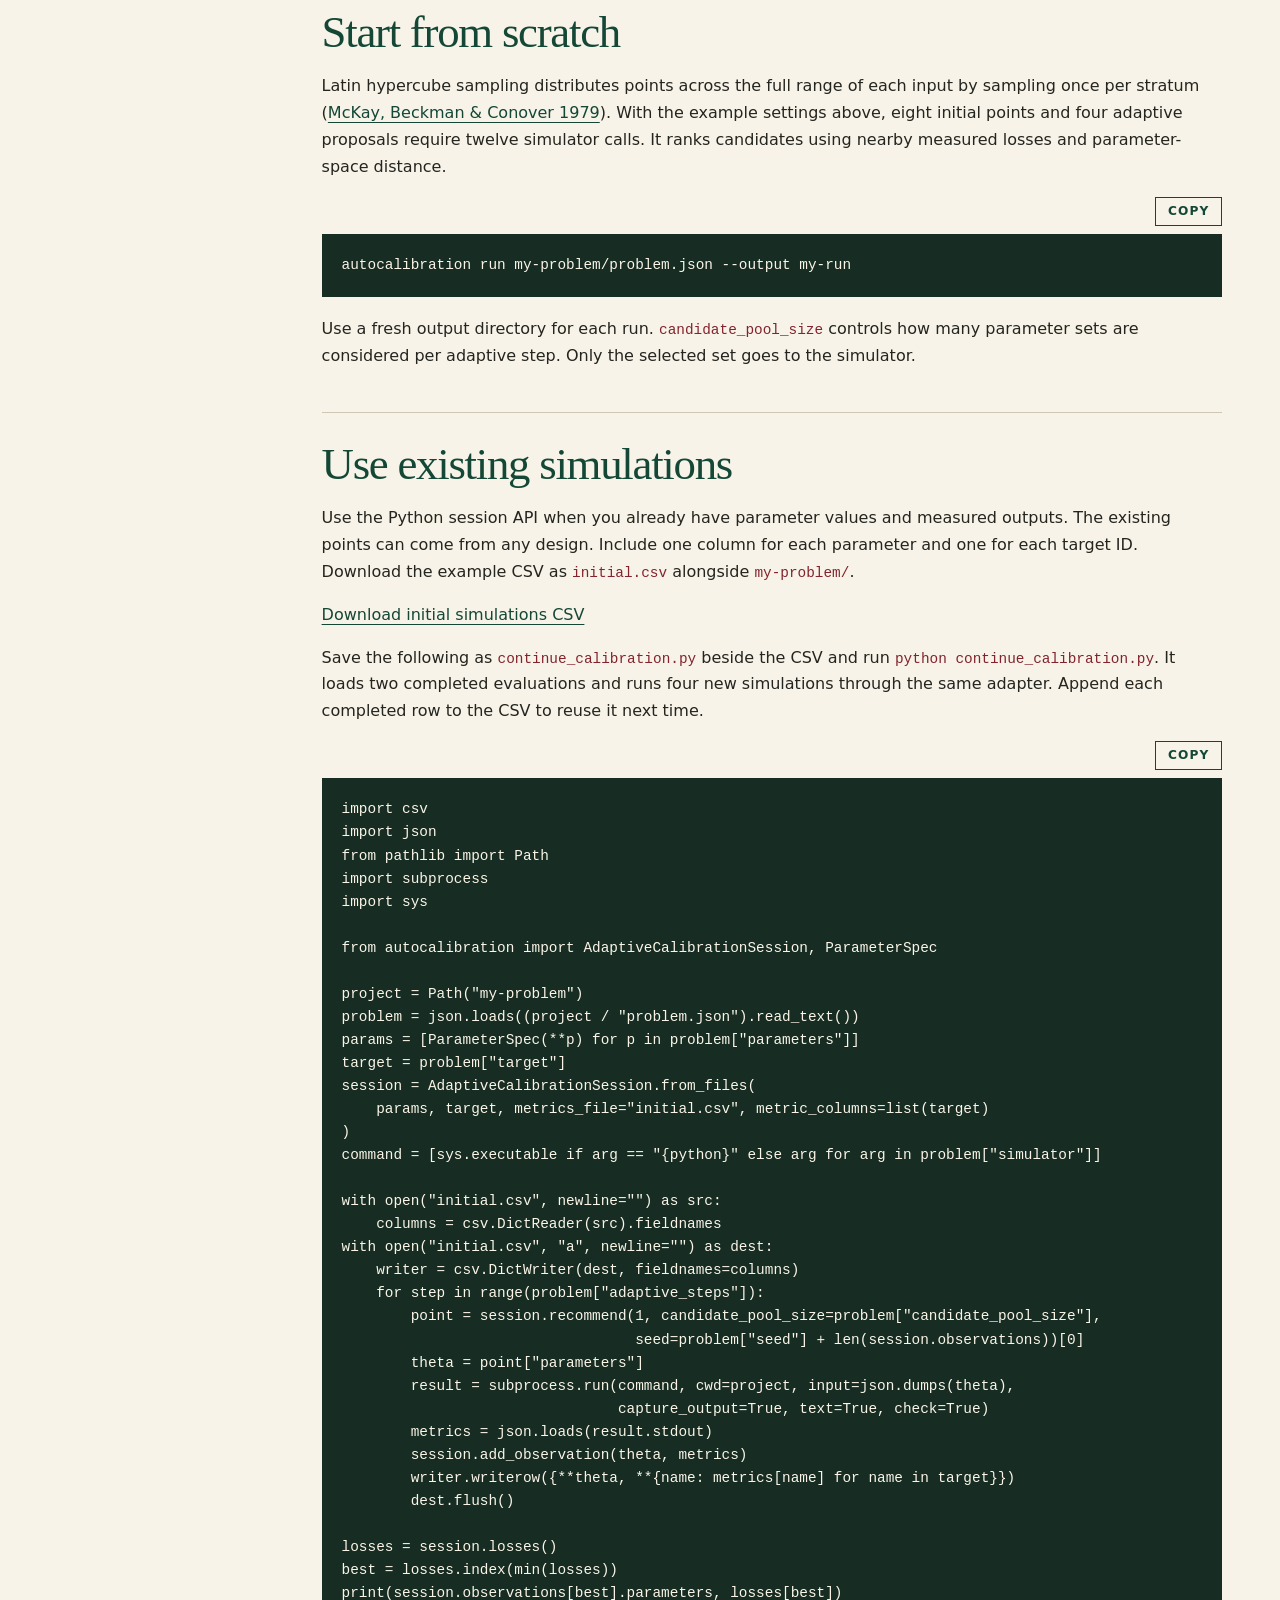
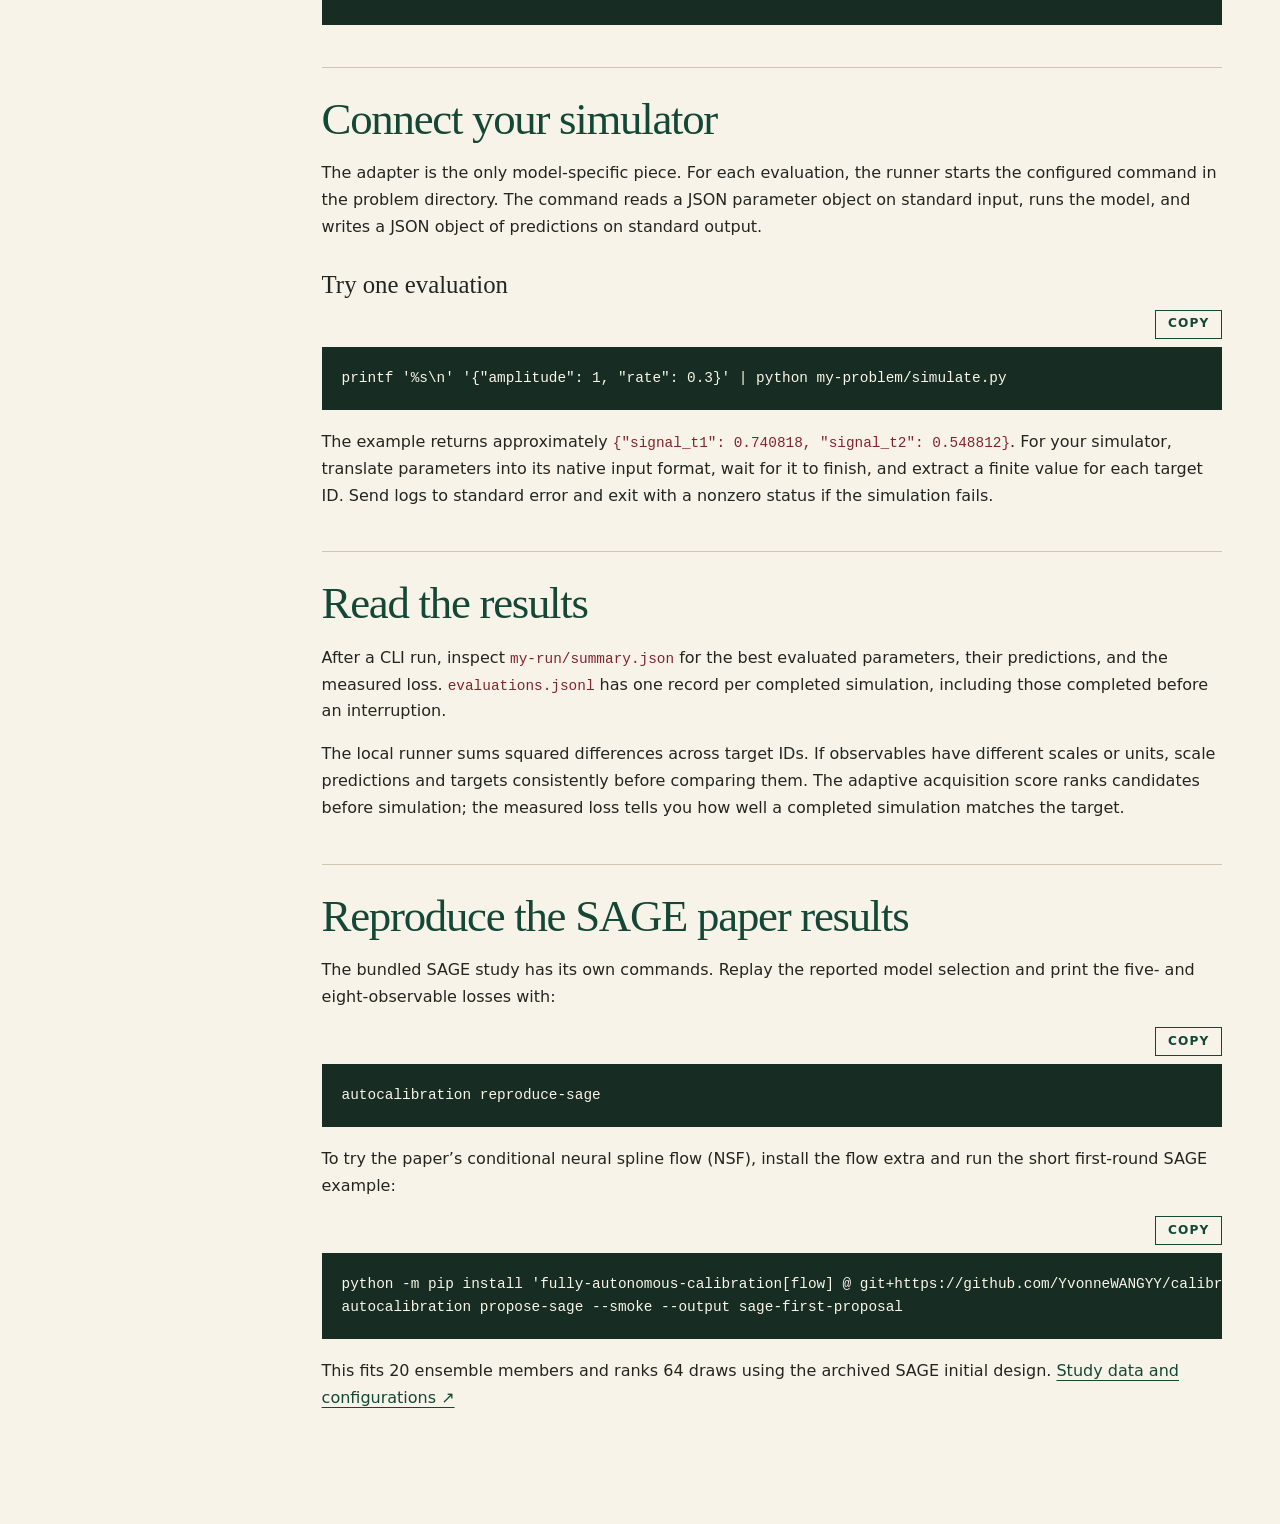
==== commit 6db0e003: "Cite original methods, models, and observations in the user guide" ====
--- a/guide/index.html
+++ b/guide/index.html
@@ -16,7 +16,7 @@
 autocalibration init my-problem</code></pre><p>The new directory contains <code>problem.json</code> and a working <code>simulate.py</code>. Run the remaining shell commands from its parent directory.</p></section>
 <section id="target"><h2>Set up the calibration problem</h2><p>Both workflows use the same parameter ranges, target profile, simulator command, and adaptive iteration count in <code>my-problem/problem.json</code>.</p><h3 id="target-profile">What is a target profile?</h3>
 <p>A target profile describes what you want the simulator to reproduce. Choose a measurable quantity, the coordinates where you will compare it, and a reference value at each coordinate. The reference can come from observations, an analytical solution, or a conservation law. Use the same reference for every parameter set, whether your first simulations are imported or newly generated.</p>
-<p>In the paper, <var>θ</var> denotes the inputs you can adjust, <var>c</var> is the set of quantities measured in one simulation, and <var>c</var><sub>★</sub> contains their desired values. A completed simulation gives one pair (<var>θ</var>, <var>c</var>). The paper’s conditional neural spline flow learns from these pairs and proposes new inputs for the desired <var>c</var><sub>★</sub>. A loss then summarizes how closely a completed run matches the reference.</p>
+<p>In the paper, <var>θ</var> denotes the inputs you can adjust, <var>c</var> is the set of quantities measured in one simulation, and <var>c</var><sub>★</sub> contains their desired values. A completed simulation gives one pair (<var>θ</var>, <var>c</var>). The paper’s conditional neural spline flow (<a href="https://arxiv.org/abs/1906.04032">Durkan et al. 2019</a>) learns from these pairs and proposes new inputs for the desired <var>c</var><sub>★</sub>. A loss then summarizes how closely a completed run matches the reference.</p>
 <h3>A two-point decay profile</h3>
 <p>Suppose you can adjust the amplitude and decay rate of a signal. Measurements give a signal of 0.8 at time 1 and 0.5 at time 2. Those two measurements form your target. Running the starter with amplitude 1 and rate 0.3 gives the following comparison.</p>
 <table><thead><tr><th>Output ID</th><th>Time</th><th>Target</th><th>This run</th></tr></thead><tbody><tr><td><code>signal_t1</code></td><td>1</td><td>0.8</td><td>0.74082</td></tr><tr><td><code>signal_t2</code></td><td>2</td><td>0.5</td><td>0.54881</td></tr></tbody></table>
@@ -24,9 +24,9 @@
 <p>Give each target point a stable <code>metric_id</code>. Use that ID as a key in the simulator response and as a column name in imported results. The CSV template pairs each ID with an observable, a numeric coordinate, and a desired value. In v0.2.0, enter the ID–value pairs in the <code>target</code> object in <code>problem.json</code>, as shown below. Have your adapter sample or interpolate the simulator output at the same coordinates, using the same units and transformations as the reference. <a download href="target-profile.csv">Download the decay target CSV</a>.</p>
 <h3>How the paper defines its targets</h3>
 <ul>
-<li><strong>Sedov blast wave.</strong> At a fixed time, compare density, pressure, radial velocity, and transformed specific internal energy with the analytical solution on a common radial grid. Each output is a simulated value minus its analytical reference, so the desired profile is zero at every radius. The reported error accounts for radial bin widths.</li>
-<li><strong>Rotating cylinder.</strong> Track the change in each of the three angular-momentum components at 51 saved times, relative to the initial component value and scaled by the magnitude of the initial axial angular momentum. Conservation gives a target of zero drift in each component at every time.</li>
-<li><strong>SAGE galaxy formation.</strong> Here the target consists of observed values in bins. For example, a stellar mass function supplies a galaxy number density for each stellar-mass bin. The adapter must apply the same bin definitions and logarithmic units to its predictions. The paper’s comparison score averages squared residuals within each observable after scaling by its observed range (mapped to [−1, 1]), then gives each observable equal weight. A densely sampled observable therefore gets the same total weight as a sparsely sampled one. <a href="https://github.com/YvonneWANGYY/calibration/blob/v0.2.0/src/autocalibration/paper_sage/comparison_target.json">Inspect the published SAGE target bins</a>.</li>
+<li><strong>Sedov blast wave.</strong> At a fixed time, compare density, pressure, radial velocity, and transformed specific internal energy with the analytical blast-wave solution on a common radial grid (<a href="https://doi.org/10.1098/rspa.1950.0049">Taylor 1950</a>). Each output is a simulated value minus its analytical reference, so the desired profile is zero at every radius. The reported error accounts for radial bin widths.</li>
+<li><strong>Rotating cylinder.</strong> The study uses the Enzo hydrodynamics code (<a href="https://doi.org/10.1088/0067-0049/211/2/19">Bryan et al. 2014</a>). Track the change in each of the three angular-momentum components at 51 saved times, relative to the initial component value and scaled by the magnitude of the initial axial angular momentum. Conservation gives a target of zero drift in each component at every time.</li>
+<li><strong>SAGE galaxy formation.</strong> The SAGE galaxy-formation model is described by <a href="https://doi.org/10.3847/0067-0049/222/2/22">Croton et al. (2016)</a>. Its calibration targets are observations. For example, the study uses the galaxy number density in stellar-mass bins measured by <a href="https://doi.org/10.1111/j.1365-2966.2008.13348.x">Baldry, Glazebrook &amp; Driver (2008)</a>. The adapter must apply the same bin definitions and logarithmic units to its predictions. The paper’s comparison score averages squared residuals within each observable after scaling by its observed range (mapped to [−1, 1]), then gives each observable equal weight. A densely sampled observable therefore gets the same total weight as a sparsely sampled one. <a href="https://github.com/YvonneWANGYY/calibration/blob/v0.2.0/src/autocalibration/paper_sage/comparison_target.json">Inspect the published SAGE target bins</a>.</li>
 </ul>
 <h3>Set the parameter ranges and run budget</h3>
 <pre id="problem"><code>{
@@ -43,7 +43,7 @@
 }</code></pre>
 <p><code>adaptive_steps</code> is the number of new adaptive evaluations in either workflow. <code>initial_samples</code> sets the size of a newly generated design. When importing data, the rows in your CSV supply the initial evaluations.</p></section>
 <section id="initial"><h2>Choose your initial data</h2><div class="route"><a href="#new">I need an initial design →</a><a href="#import">I have completed simulations →</a></div></section>
-<section id="new"><h2>Start from scratch</h2><p>With the example settings above, the runner evaluates eight Latin hypercube points and four adaptive proposals, for twelve simulator calls. It ranks candidates using nearby measured losses and parameter-space distance.</p>
+<section id="new"><h2>Start from scratch</h2><p>Latin hypercube sampling distributes points across the full range of each input by sampling once per stratum (<a href="https://doi.org/10.1080/00401706.1979.10489755">McKay, Beckman &amp; Conover 1979</a>). With the example settings above, eight initial points and four adaptive proposals require twelve simulator calls. It ranks candidates using nearby measured losses and parameter-space distance.</p>
 <pre><code>autocalibration run my-problem/problem.json --output my-run</code></pre>
 <p>Use a fresh output directory for each run. <code>candidate_pool_size</code> controls how many parameter sets are considered per adaptive step. Only the selected set goes to the simulator.</p></section>
 <section id="import"><h2>Use existing simulations</h2><p>Use the Python session API when you already have parameter values and measured outputs. The existing points can come from any design. Include one column for each parameter and one for each target ID. Download the example CSV as <code>initial.csv</code> alongside <code>my-problem/</code>.</p>
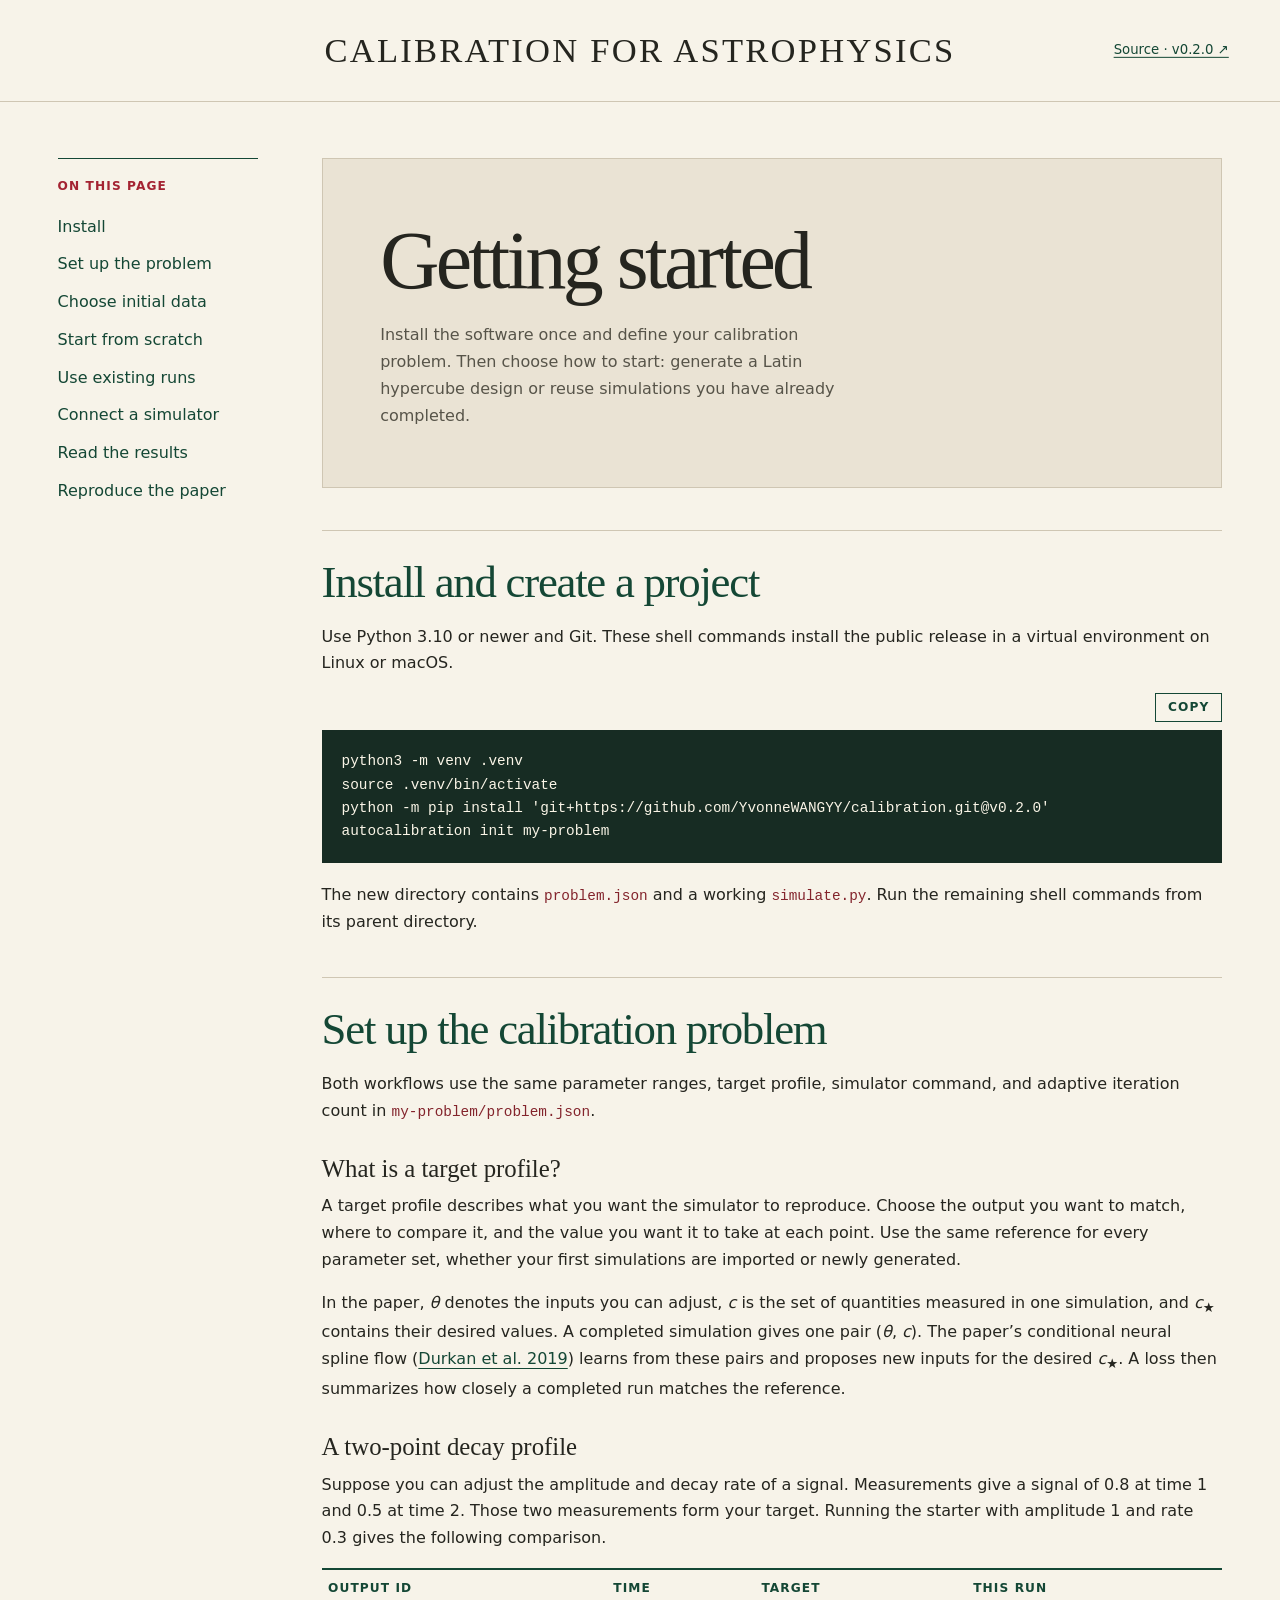
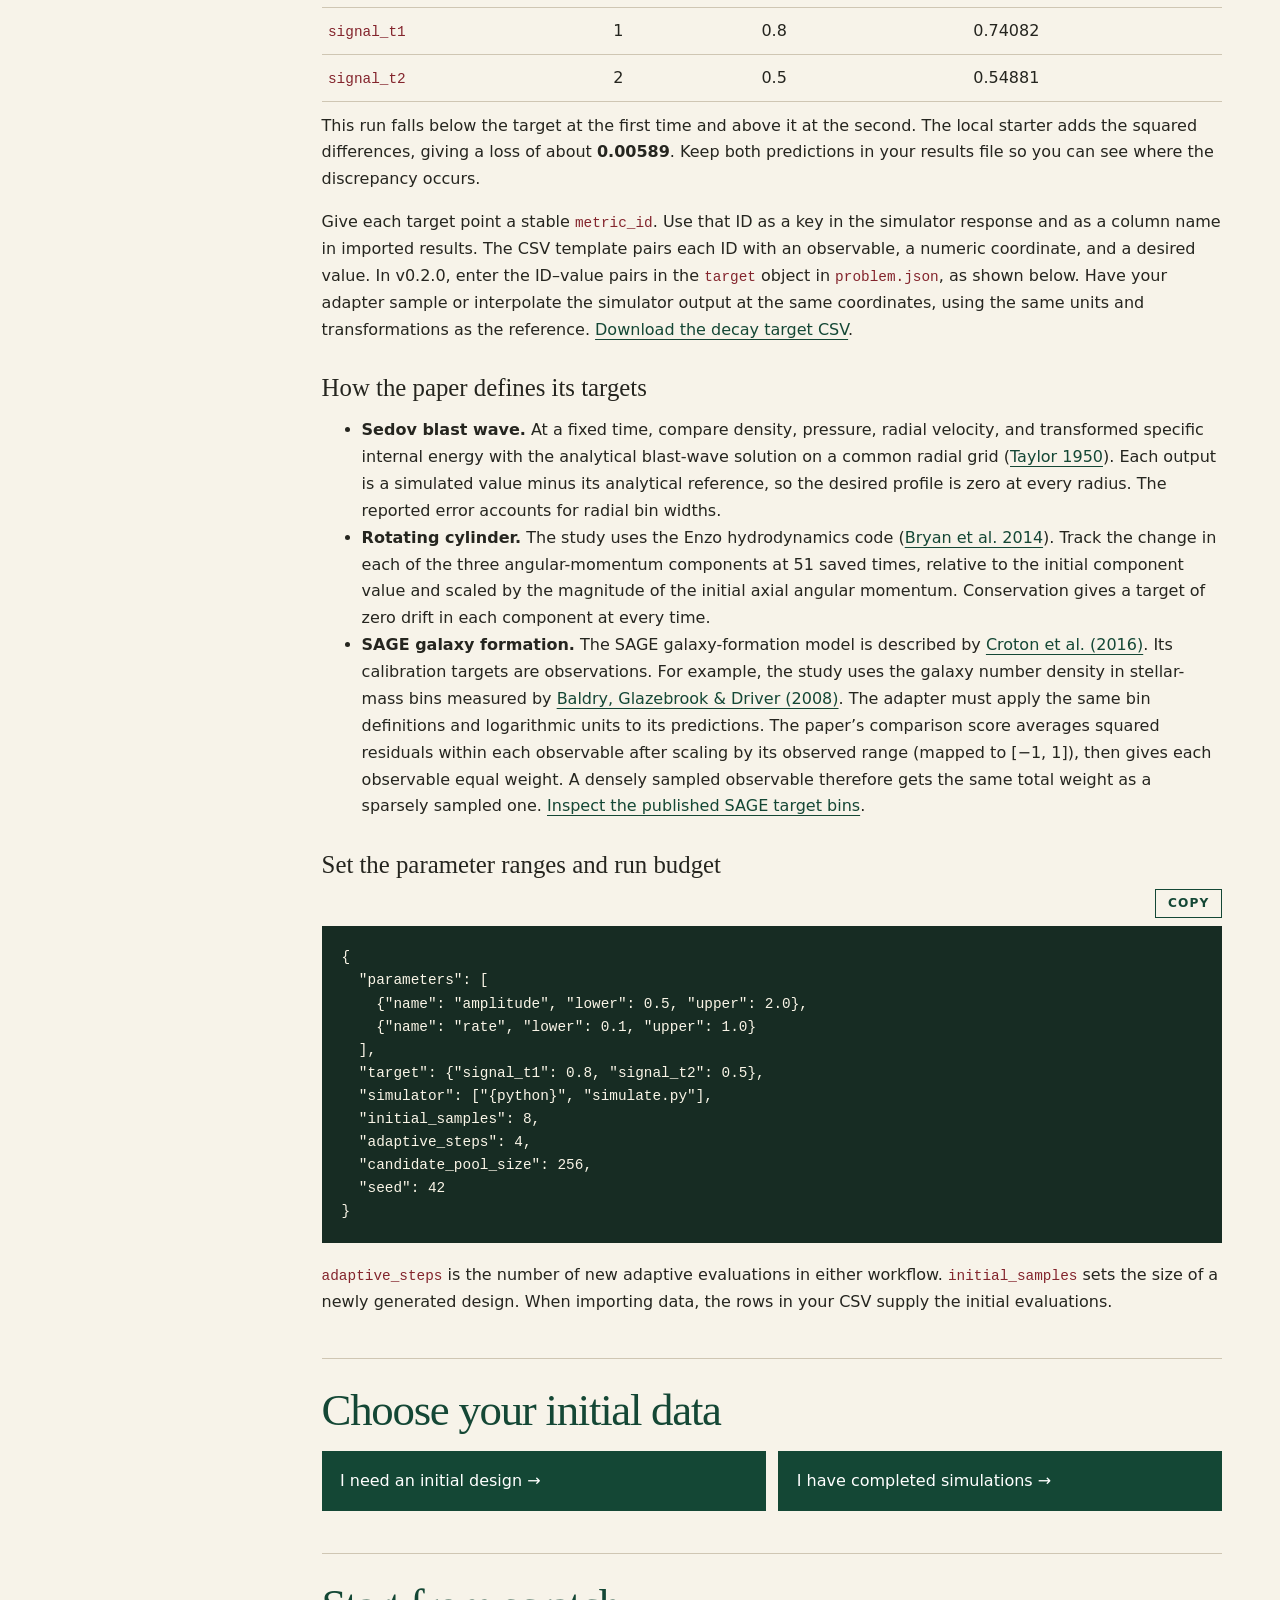
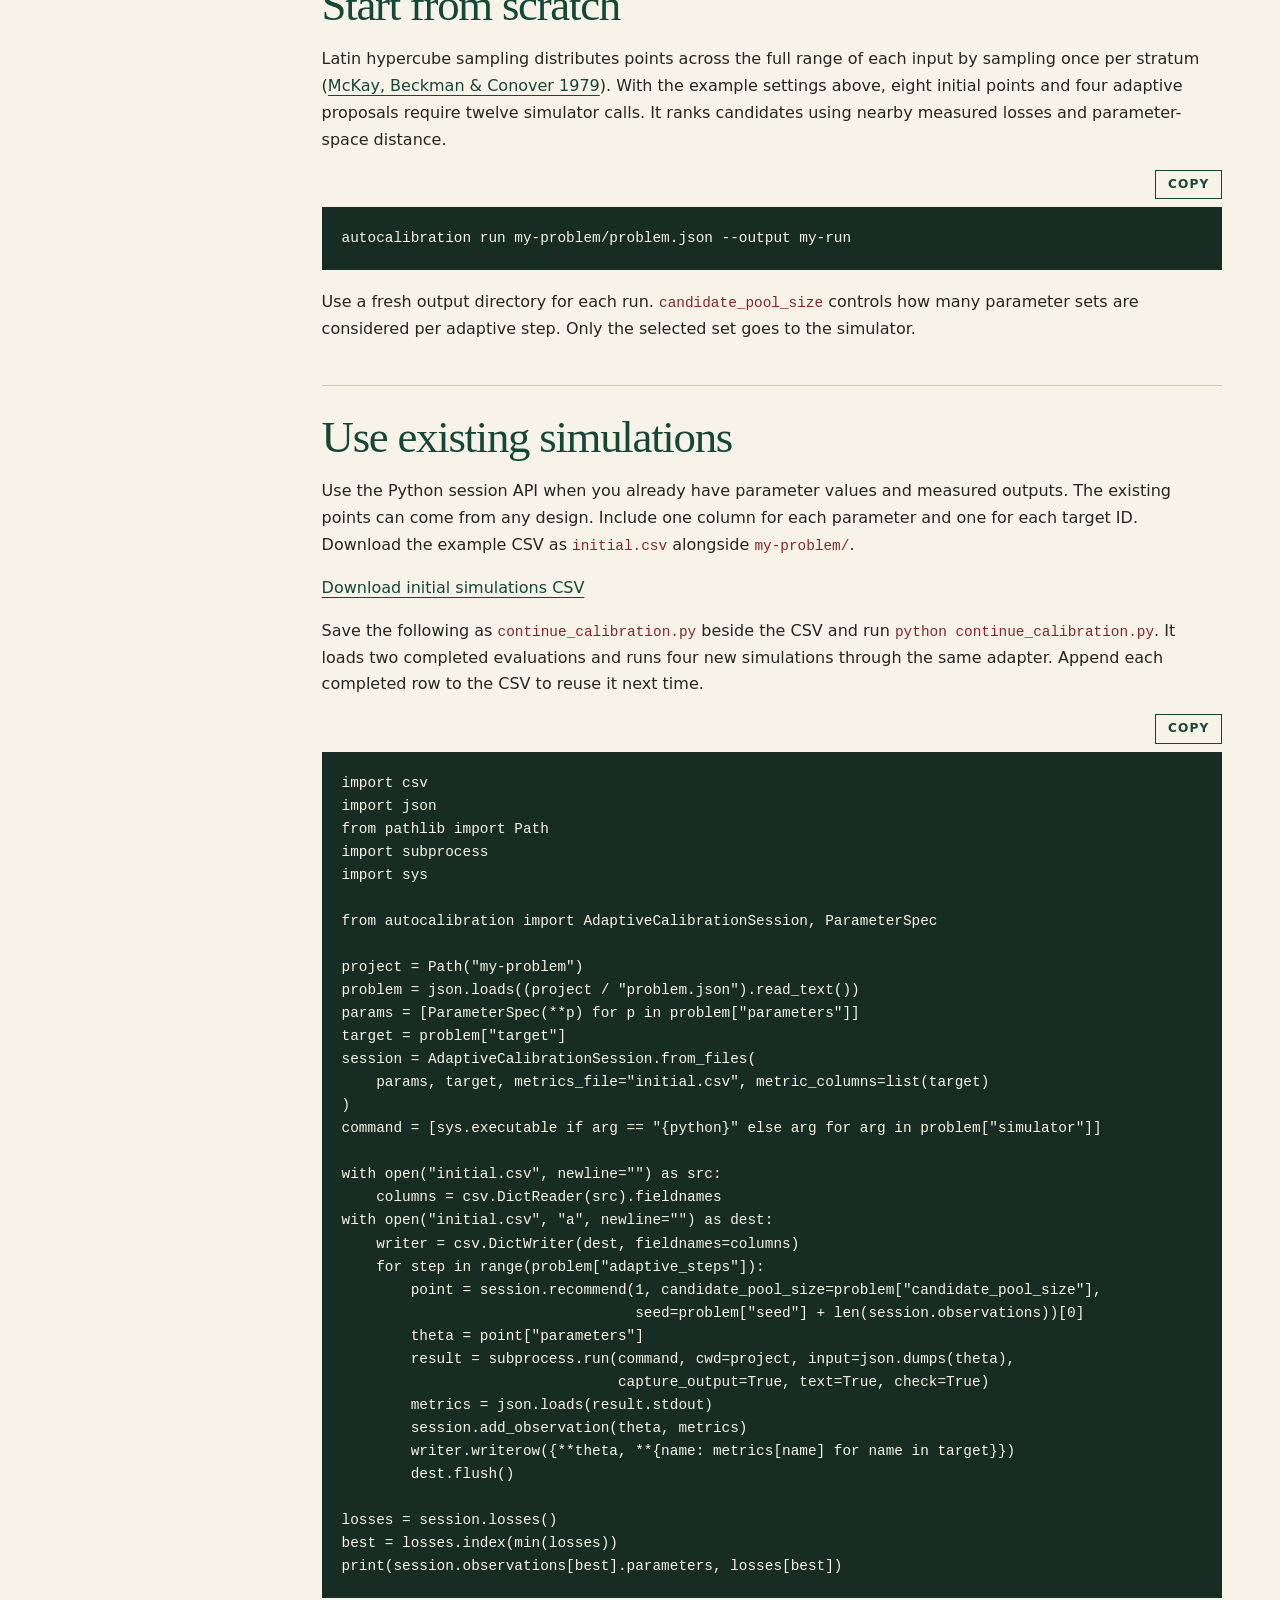
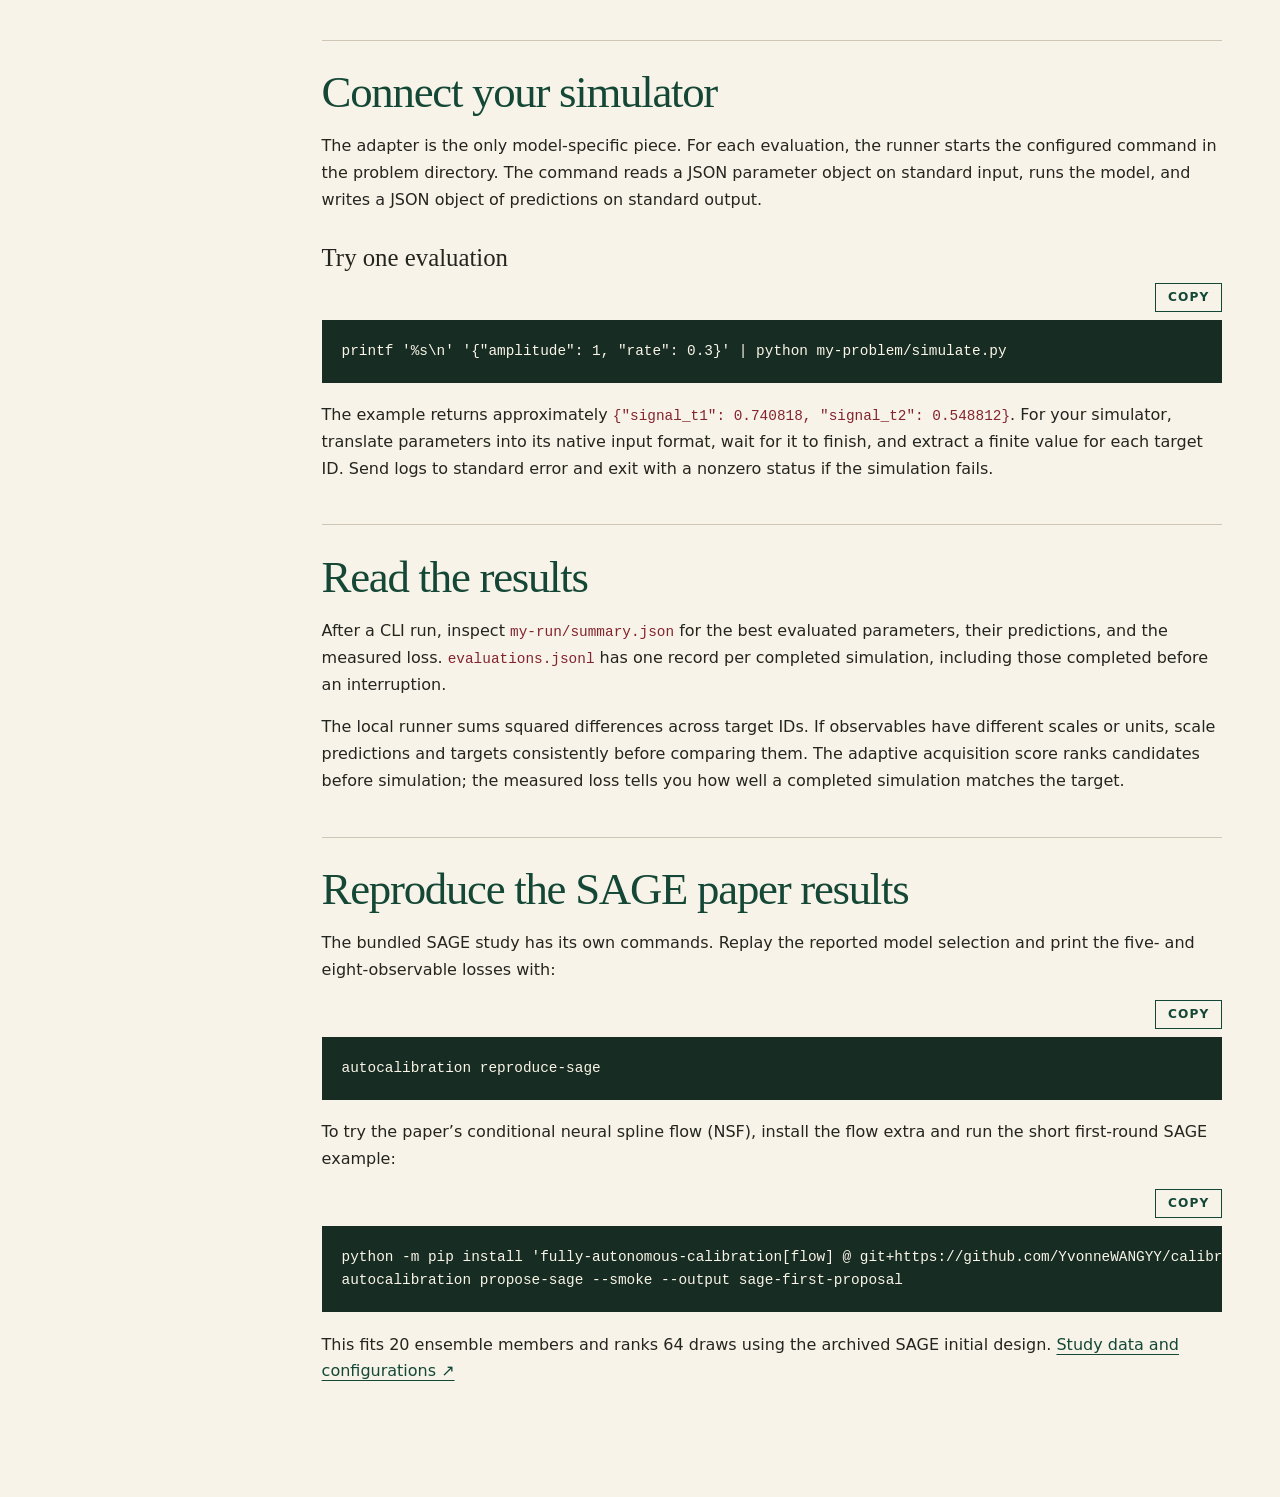
==== commit 6e1a5b14: "Define target profiles in terms of user-selected outputs" ====
--- a/guide/index.html
+++ b/guide/index.html
@@ -15,7 +15,7 @@
 python -m pip install 'git+https://github.com/YvonneWANGYY/calibration.git@v0.2.0'
 autocalibration init my-problem</code></pre><p>The new directory contains <code>problem.json</code> and a working <code>simulate.py</code>. Run the remaining shell commands from its parent directory.</p></section>
 <section id="target"><h2>Set up the calibration problem</h2><p>Both workflows use the same parameter ranges, target profile, simulator command, and adaptive iteration count in <code>my-problem/problem.json</code>.</p><h3 id="target-profile">What is a target profile?</h3>
-<p>A target profile describes what you want the simulator to reproduce. Choose a measurable quantity, the coordinates where you will compare it, and a reference value at each coordinate. The reference can come from observations, an analytical solution, or a conservation law. Use the same reference for every parameter set, whether your first simulations are imported or newly generated.</p>
+<p>A target profile describes what you want the simulator to reproduce. Choose the output you want to match, where to compare it, and the value you want it to take at each point. Use the same reference for every parameter set, whether your first simulations are imported or newly generated.</p>
 <p>In the paper, <var>θ</var> denotes the inputs you can adjust, <var>c</var> is the set of quantities measured in one simulation, and <var>c</var><sub>★</sub> contains their desired values. A completed simulation gives one pair (<var>θ</var>, <var>c</var>). The paper’s conditional neural spline flow (<a href="https://arxiv.org/abs/1906.04032">Durkan et al. 2019</a>) learns from these pairs and proposes new inputs for the desired <var>c</var><sub>★</sub>. A loss then summarizes how closely a completed run matches the reference.</p>
 <h3>A two-point decay profile</h3>
 <p>Suppose you can adjust the amplitude and decay rate of a signal. Measurements give a signal of 0.8 at time 1 and 0.5 at time 2. Those two measurements form your target. Running the starter with amplitude 1 and rate 0.3 gives the following comparison.</p>
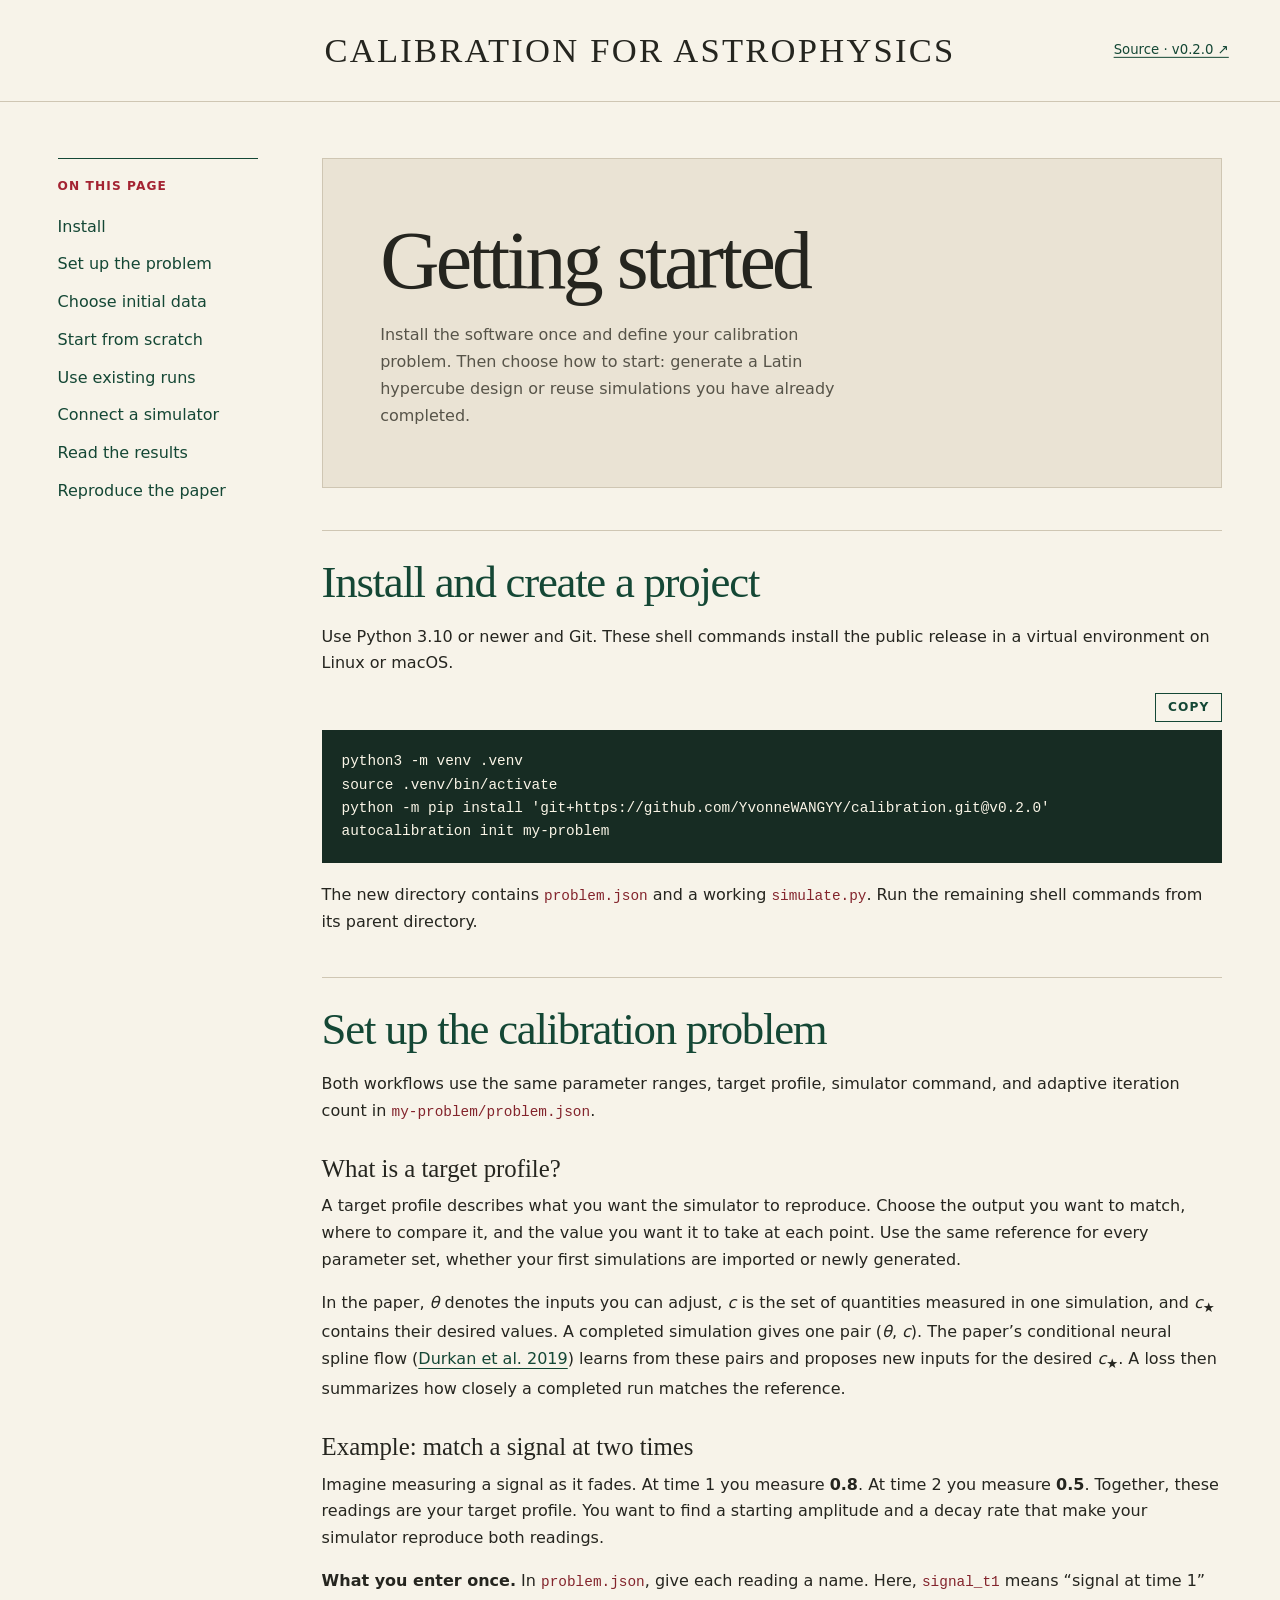
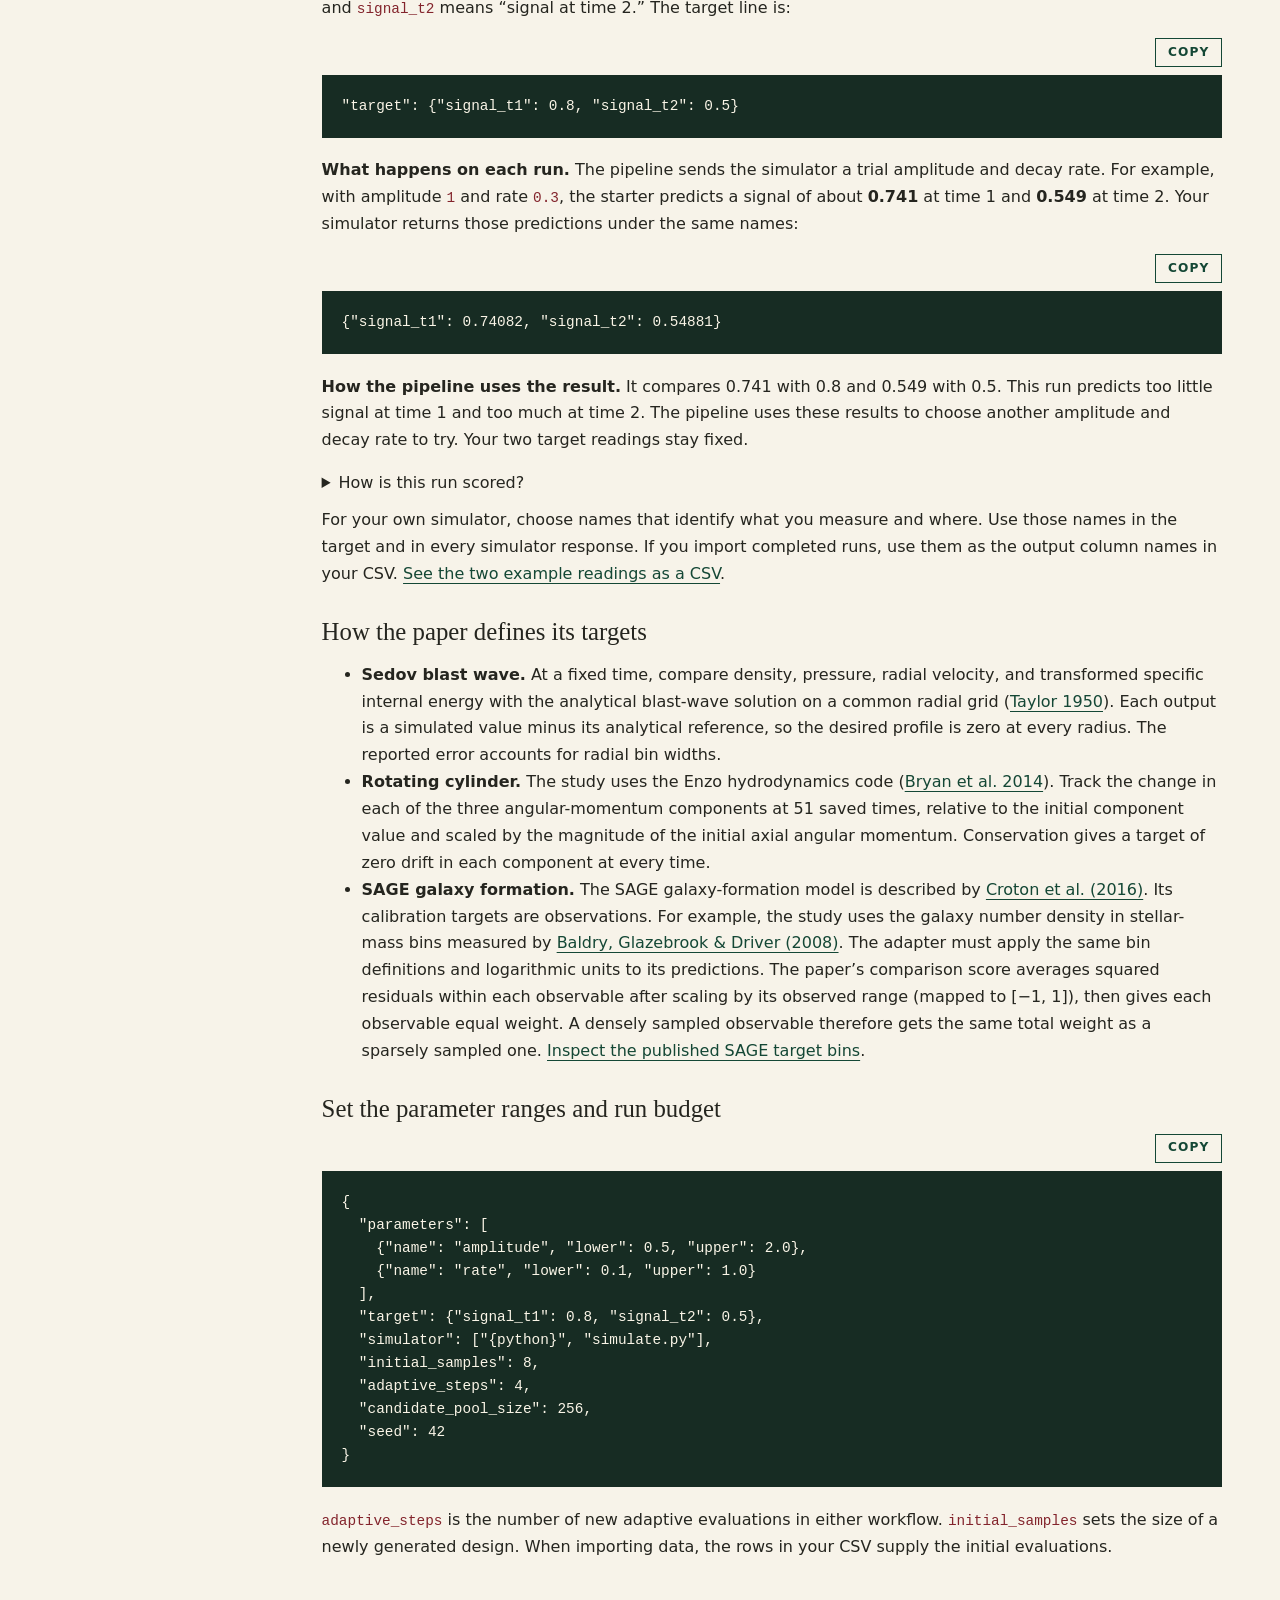
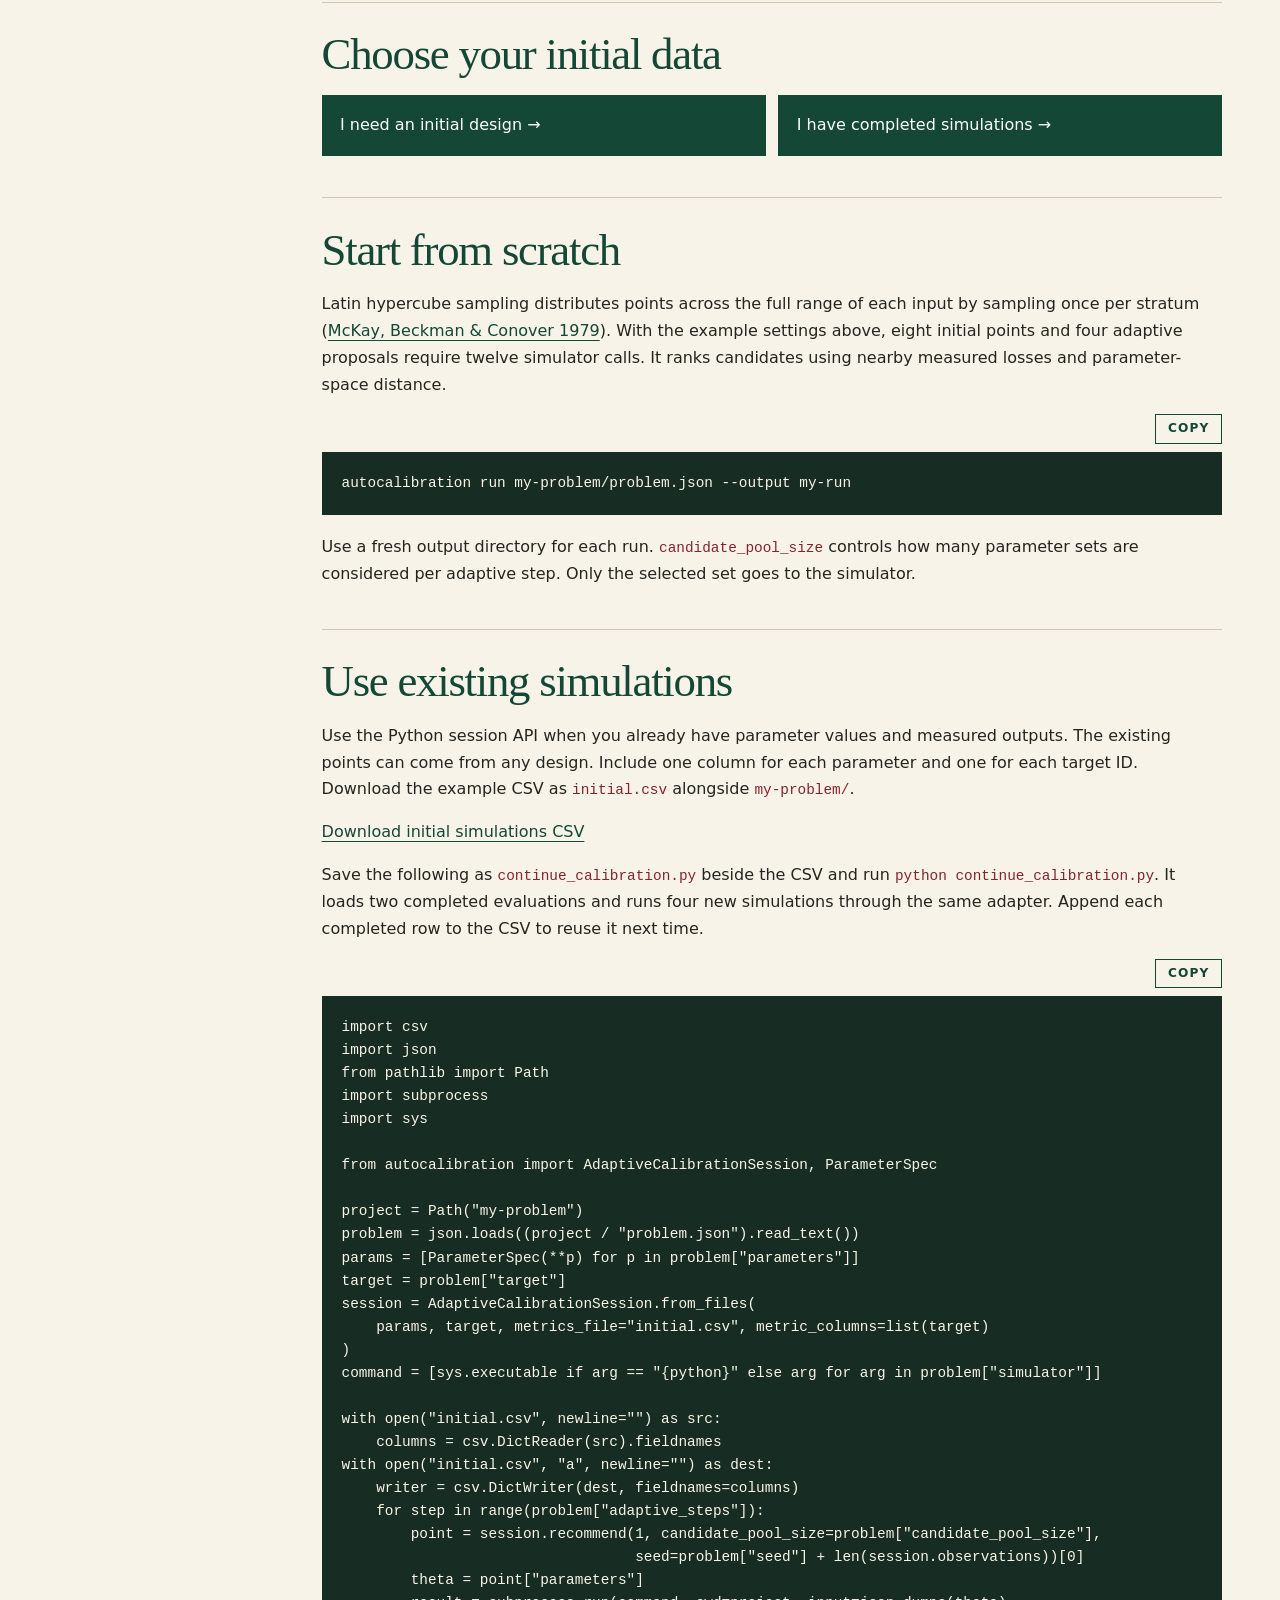
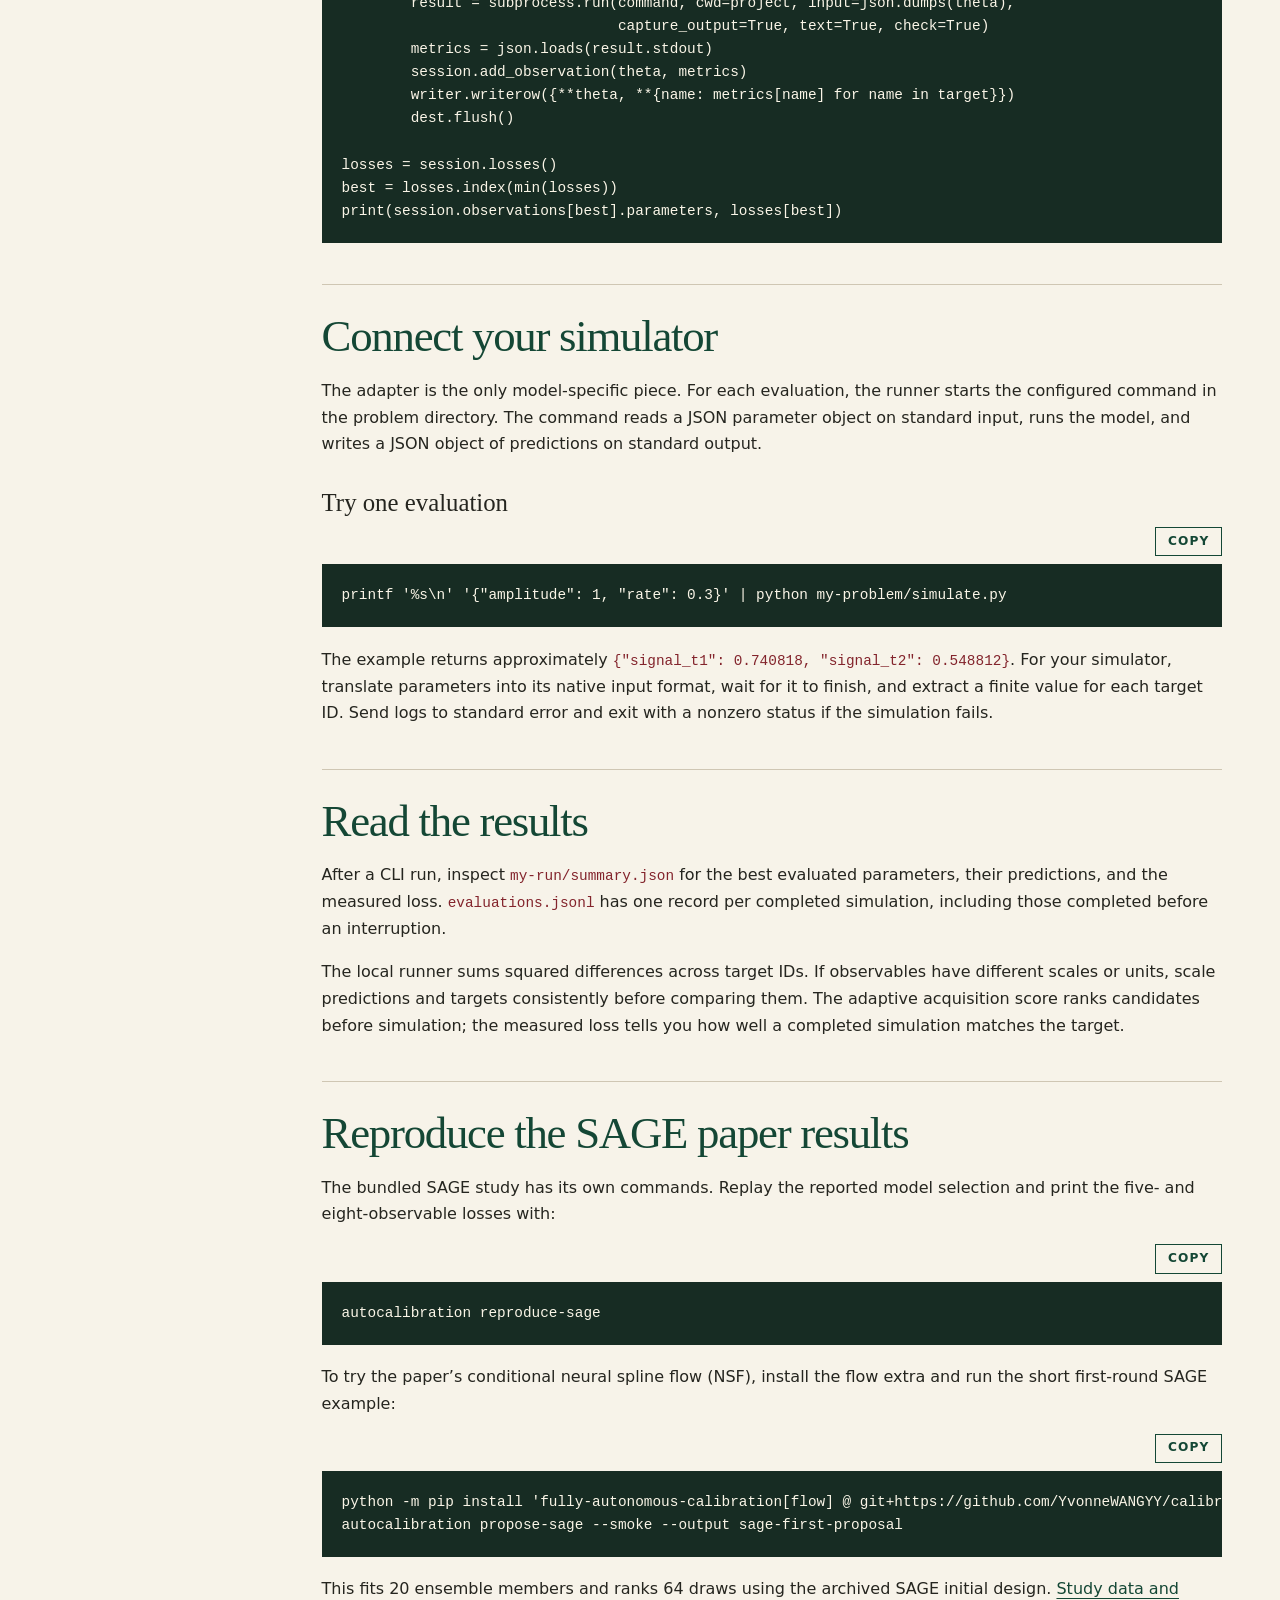
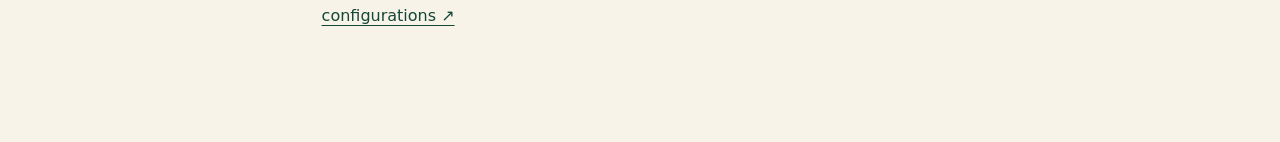
==== commit e5d1cdc1: "Walk readers through the target and simulator response in the decay example" ====
--- a/guide/index.html
+++ b/guide/index.html
@@ -17,11 +17,15 @@
 <section id="target"><h2>Set up the calibration problem</h2><p>Both workflows use the same parameter ranges, target profile, simulator command, and adaptive iteration count in <code>my-problem/problem.json</code>.</p><h3 id="target-profile">What is a target profile?</h3>
 <p>A target profile describes what you want the simulator to reproduce. Choose the output you want to match, where to compare it, and the value you want it to take at each point. Use the same reference for every parameter set, whether your first simulations are imported or newly generated.</p>
 <p>In the paper, <var>θ</var> denotes the inputs you can adjust, <var>c</var> is the set of quantities measured in one simulation, and <var>c</var><sub>★</sub> contains their desired values. A completed simulation gives one pair (<var>θ</var>, <var>c</var>). The paper’s conditional neural spline flow (<a href="https://arxiv.org/abs/1906.04032">Durkan et al. 2019</a>) learns from these pairs and proposes new inputs for the desired <var>c</var><sub>★</sub>. A loss then summarizes how closely a completed run matches the reference.</p>
-<h3>A two-point decay profile</h3>
-<p>Suppose you can adjust the amplitude and decay rate of a signal. Measurements give a signal of 0.8 at time 1 and 0.5 at time 2. Those two measurements form your target. Running the starter with amplitude 1 and rate 0.3 gives the following comparison.</p>
-<table><thead><tr><th>Output ID</th><th>Time</th><th>Target</th><th>This run</th></tr></thead><tbody><tr><td><code>signal_t1</code></td><td>1</td><td>0.8</td><td>0.74082</td></tr><tr><td><code>signal_t2</code></td><td>2</td><td>0.5</td><td>0.54881</td></tr></tbody></table>
-<p>This run falls below the target at the first time and above it at the second. The local starter adds the squared differences, giving a loss of about <strong>0.00589</strong>. Keep both predictions in your results file so you can see where the discrepancy occurs.</p>
-<p>Give each target point a stable <code>metric_id</code>. Use that ID as a key in the simulator response and as a column name in imported results. The CSV template pairs each ID with an observable, a numeric coordinate, and a desired value. In v0.2.0, enter the ID–value pairs in the <code>target</code> object in <code>problem.json</code>, as shown below. Have your adapter sample or interpolate the simulator output at the same coordinates, using the same units and transformations as the reference. <a download href="target-profile.csv">Download the decay target CSV</a>.</p>
+<h3>Example: match a signal at two times</h3>
+<p>Imagine measuring a signal as it fades. At time 1 you measure <strong>0.8</strong>. At time 2 you measure <strong>0.5</strong>. Together, these readings are your target profile. You want to find a starting amplitude and a decay rate that make your simulator reproduce both readings.</p>
+<p><strong>What you enter once.</strong> In <code>problem.json</code>, give each reading a name. Here, <code>signal_t1</code> means “signal at time 1” and <code>signal_t2</code> means “signal at time 2.” The target line is:</p>
+<pre><code>"target": {"signal_t1": 0.8, "signal_t2": 0.5}</code></pre>
+<p><strong>What happens on each run.</strong> The pipeline sends the simulator a trial amplitude and decay rate. For example, with amplitude <code>1</code> and rate <code>0.3</code>, the starter predicts a signal of about <strong>0.741</strong> at time 1 and <strong>0.549</strong> at time 2. Your simulator returns those predictions under the same names:</p>
+<pre><code>{"signal_t1": 0.74082, "signal_t2": 0.54881}</code></pre>
+<p><strong>How the pipeline uses the result.</strong> It compares 0.741 with 0.8 and 0.549 with 0.5. This run predicts too little signal at time 1 and too much at time 2. The pipeline uses these results to choose another amplitude and decay rate to try. Your two target readings stay fixed.</p>
+<details><summary>How is this run scored?</summary><p>The starter squares each difference and adds them: <code>(0.74082 − 0.8)² + (0.54881 − 0.5)² ≈ 0.00589</code>. A smaller score means closer agreement. A score of zero means both readings match exactly.</p></details>
+<p>For your own simulator, choose names that identify what you measure and where. Use those names in the target and in every simulator response. If you import completed runs, use them as the output column names in your CSV. <a download href="target-profile.csv">See the two example readings as a CSV</a>.</p>
 <h3>How the paper defines its targets</h3>
 <ul>
 <li><strong>Sedov blast wave.</strong> At a fixed time, compare density, pressure, radial velocity, and transformed specific internal energy with the analytical blast-wave solution on a common radial grid (<a href="https://doi.org/10.1098/rspa.1950.0049">Taylor 1950</a>). Each output is a simulated value minus its analytical reference, so the desired profile is zero at every radius. The reported error accounts for radial bin widths.</li>
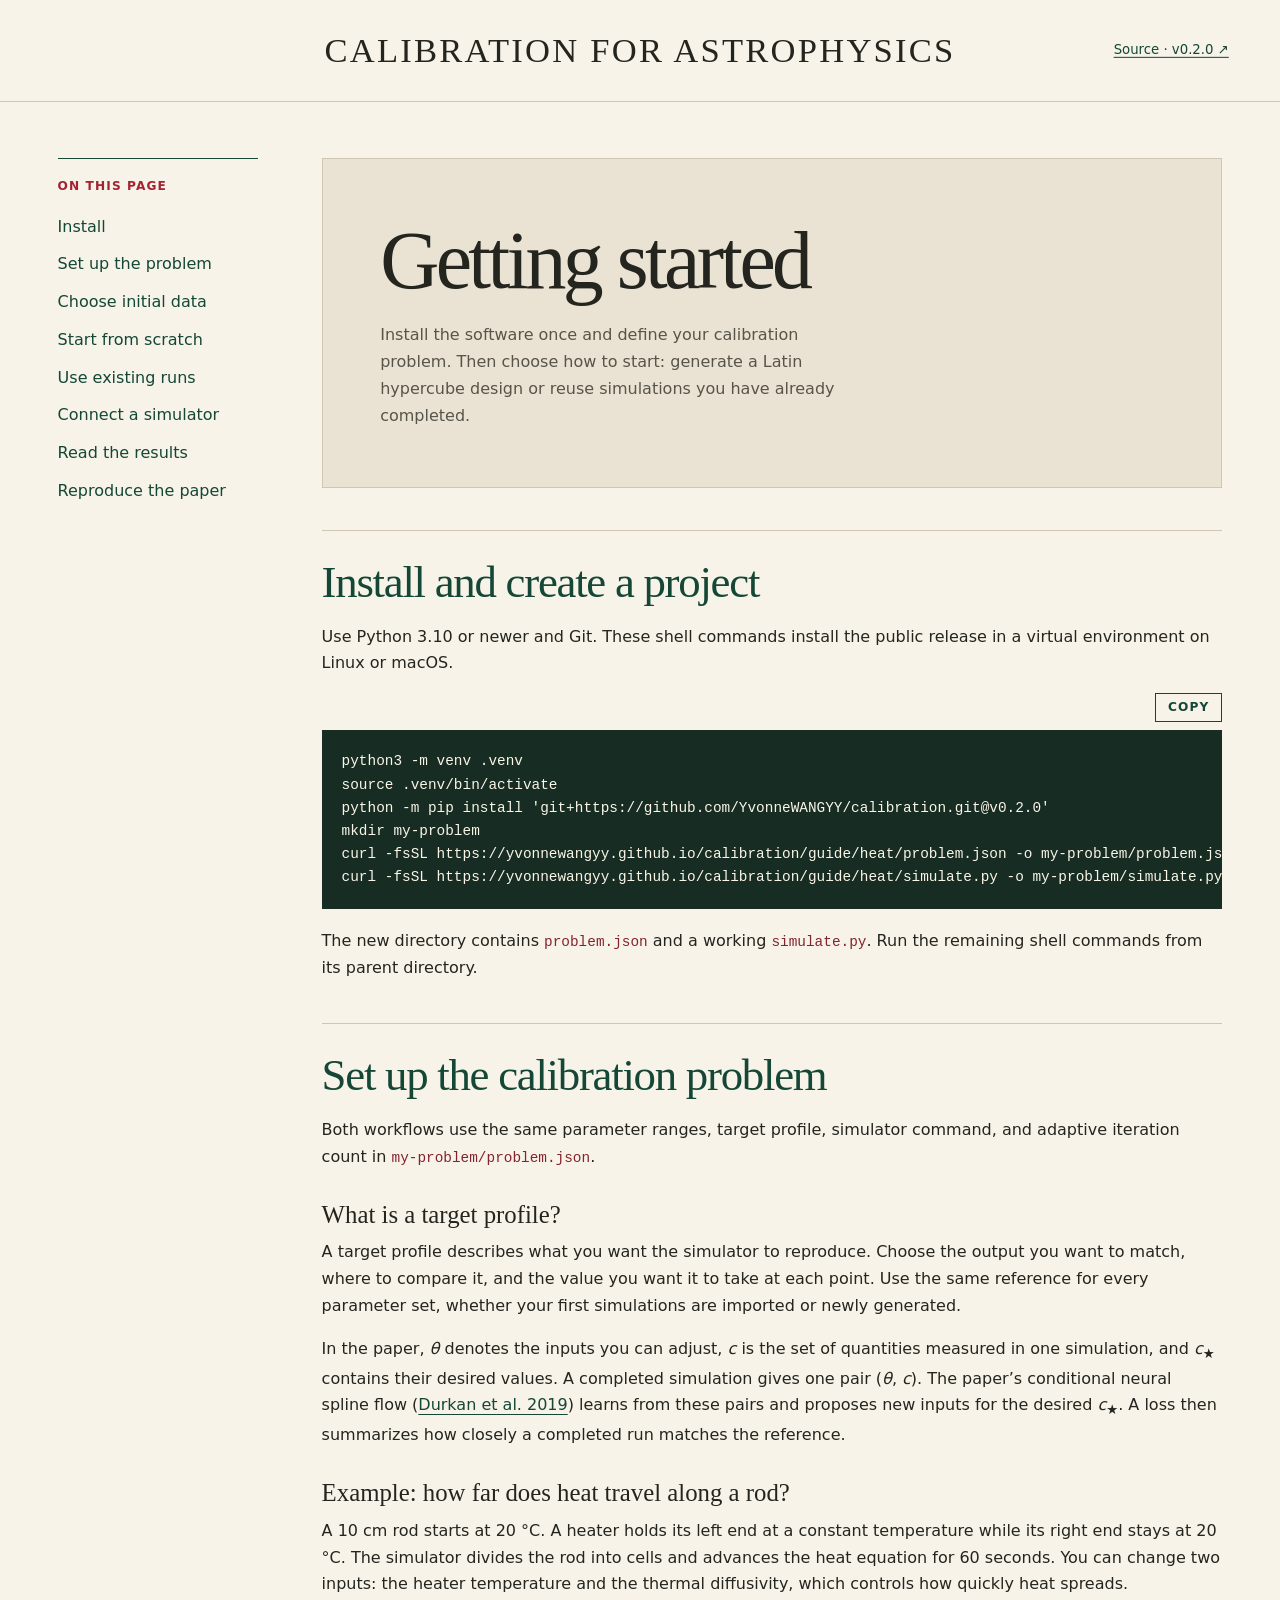
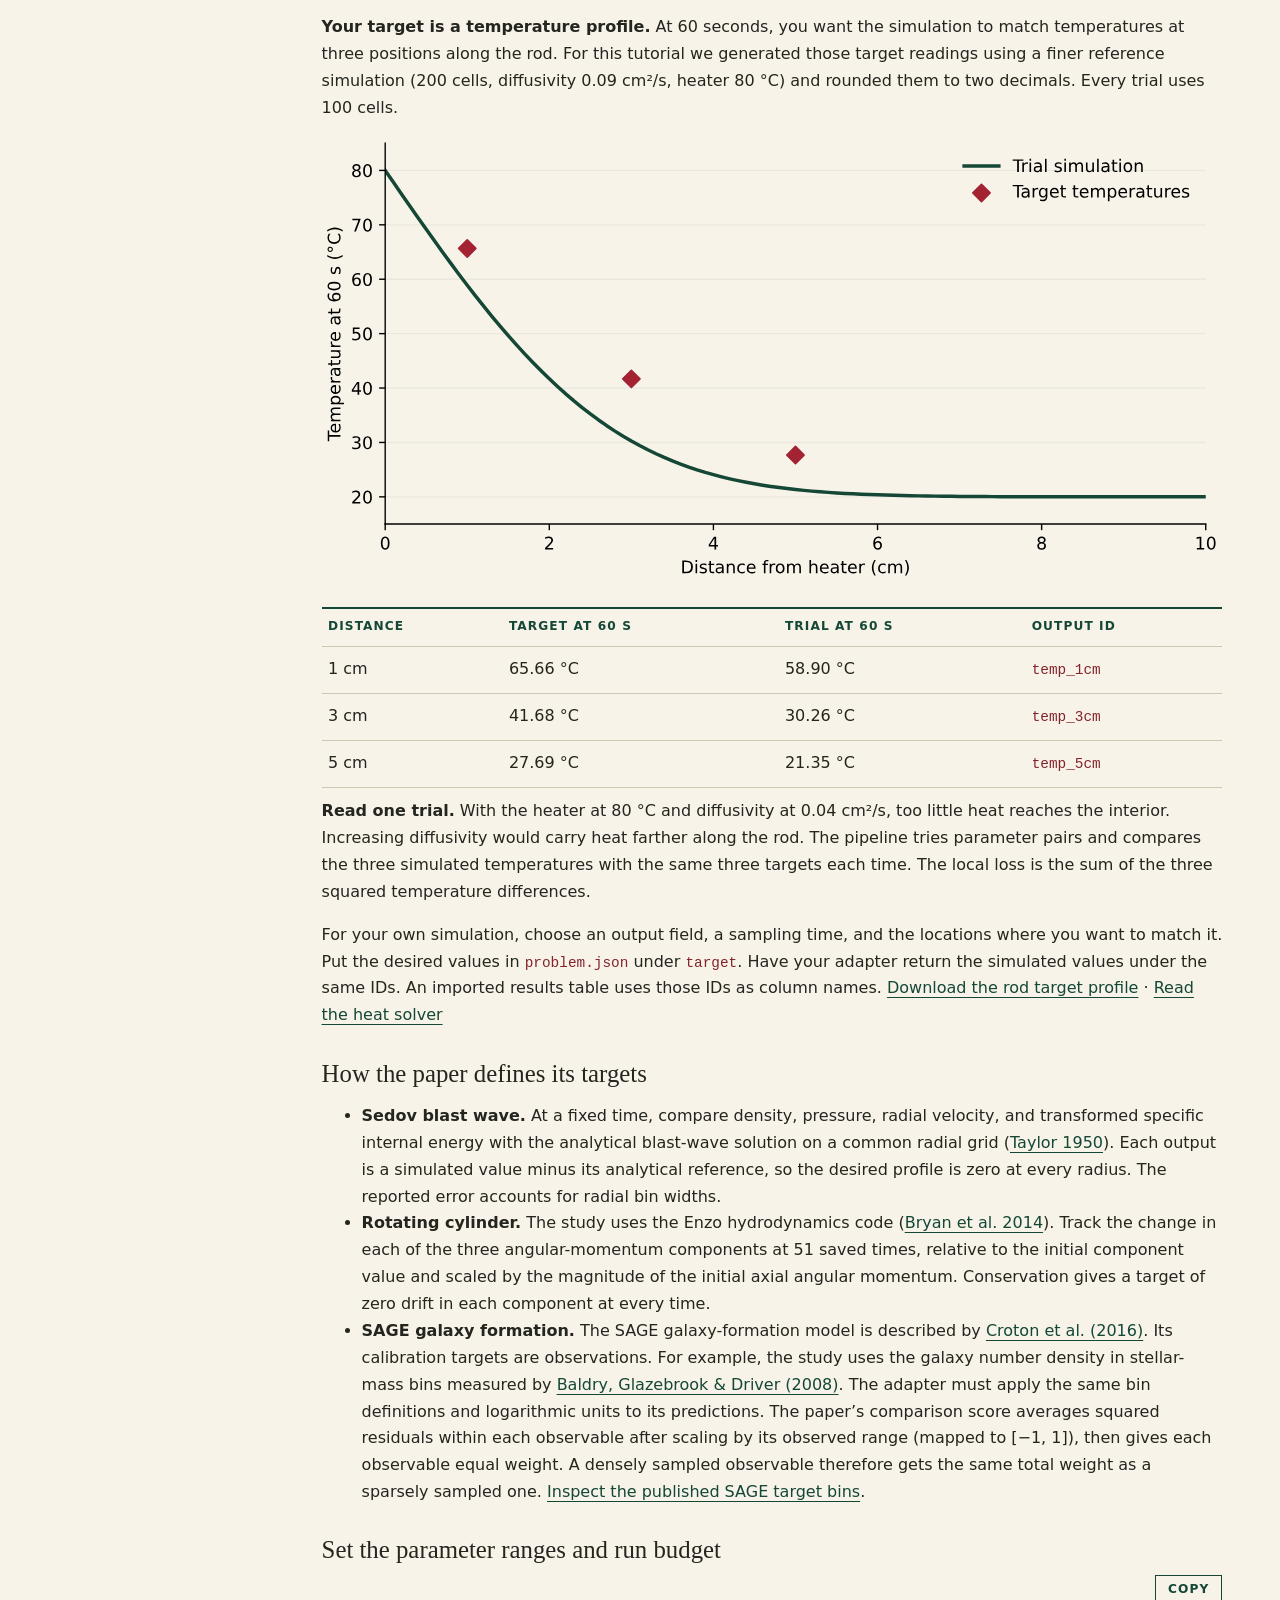
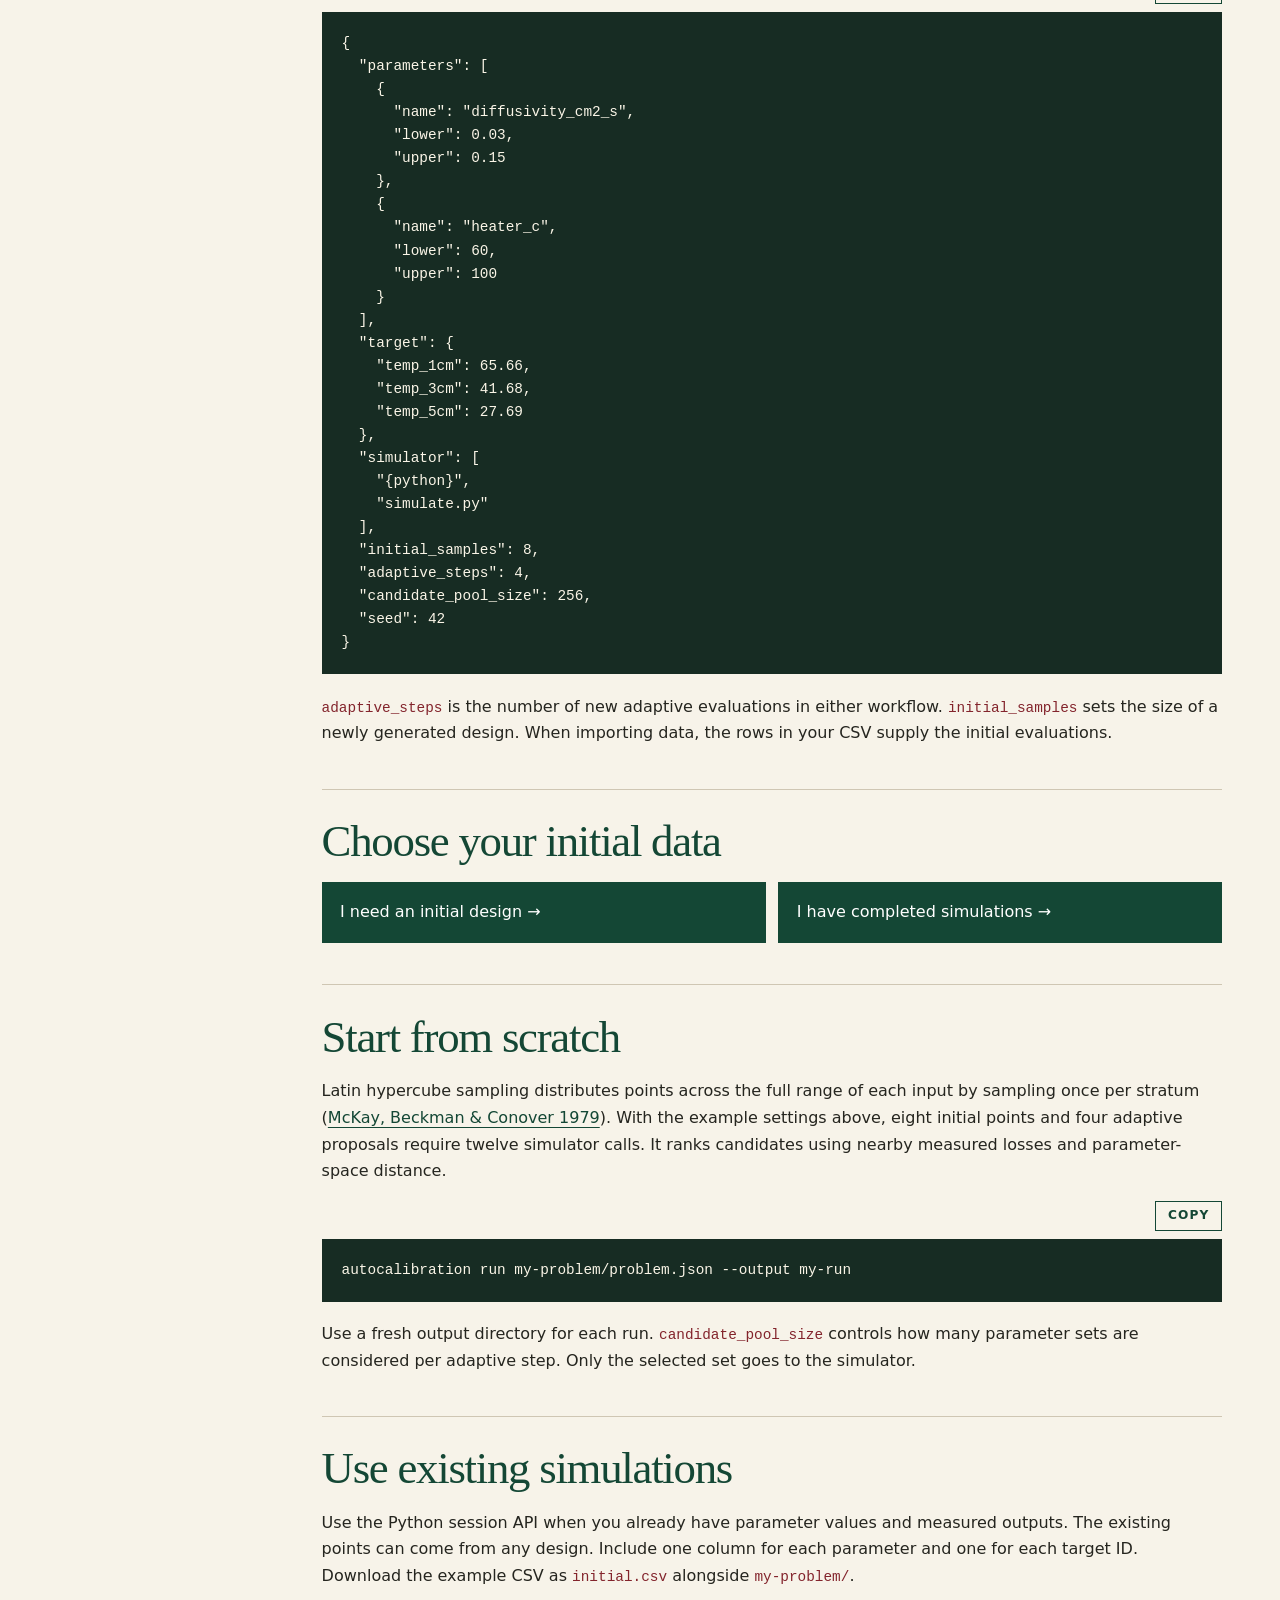
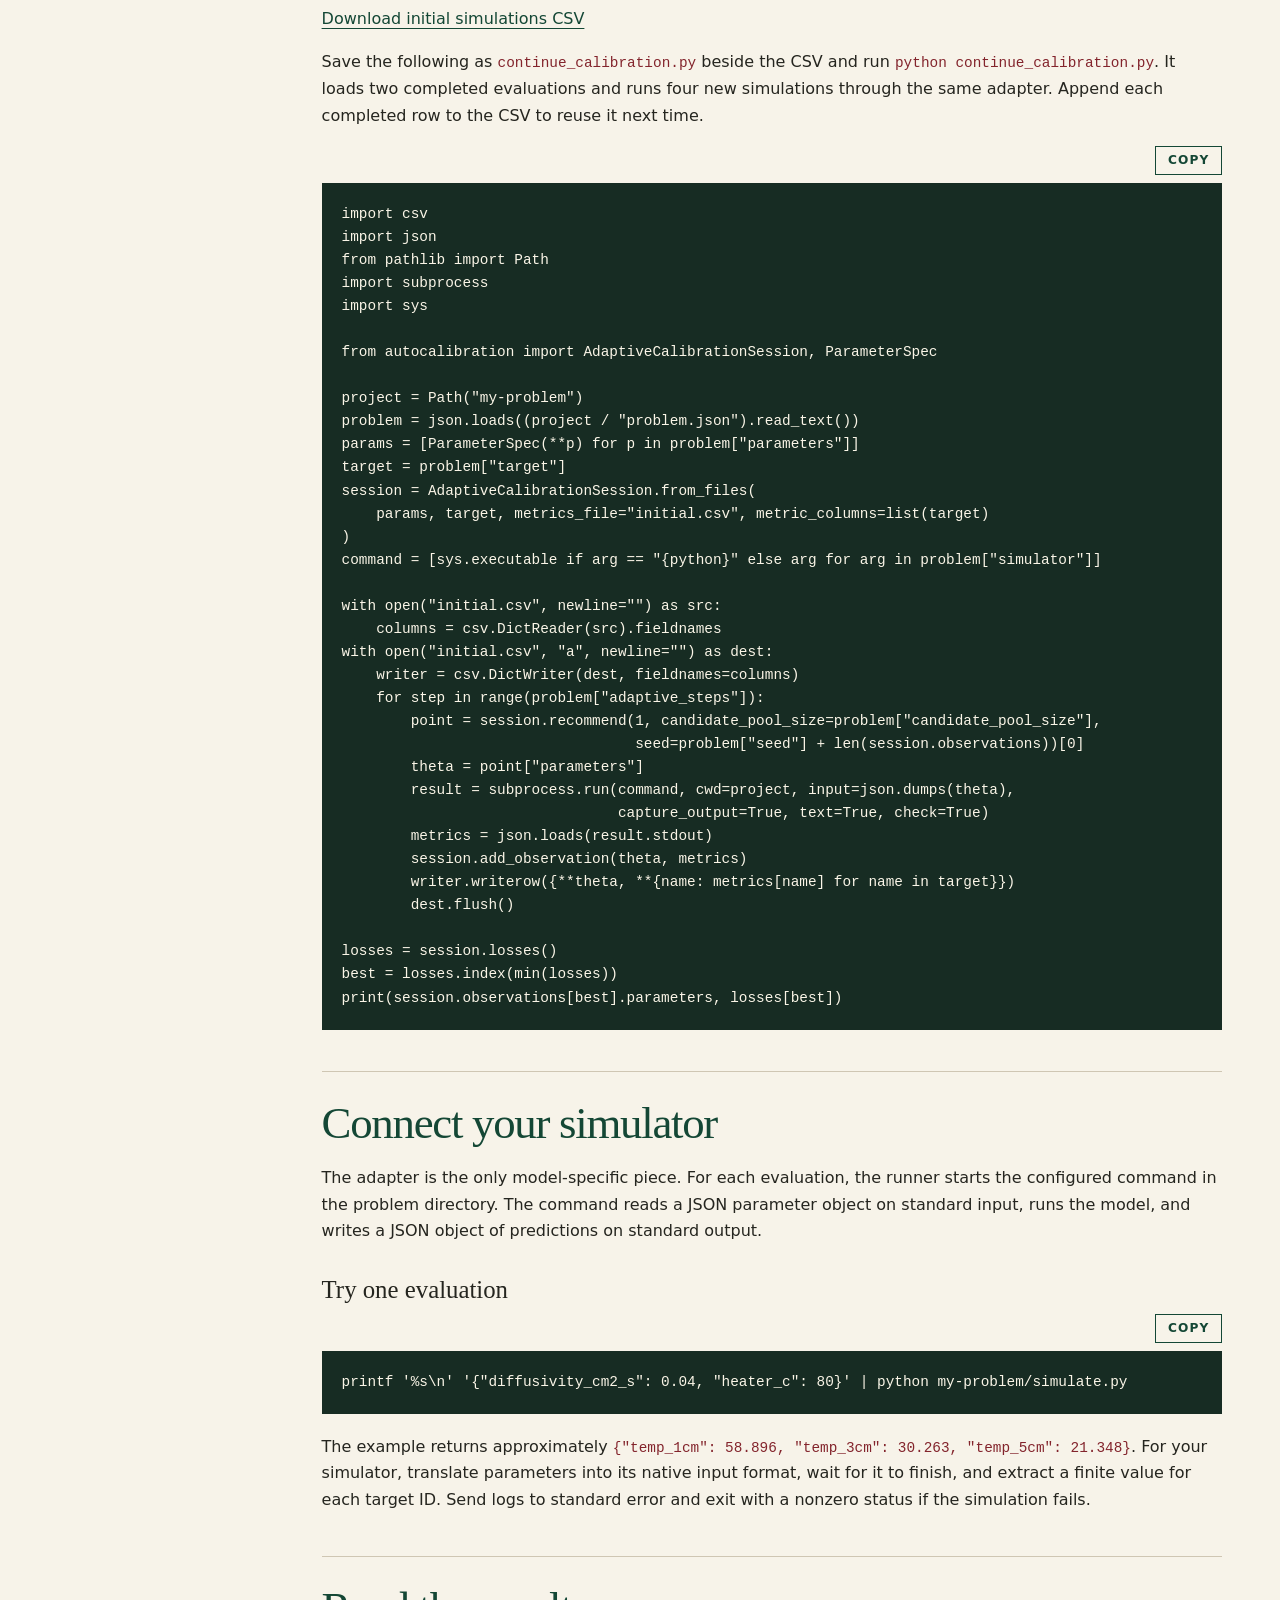
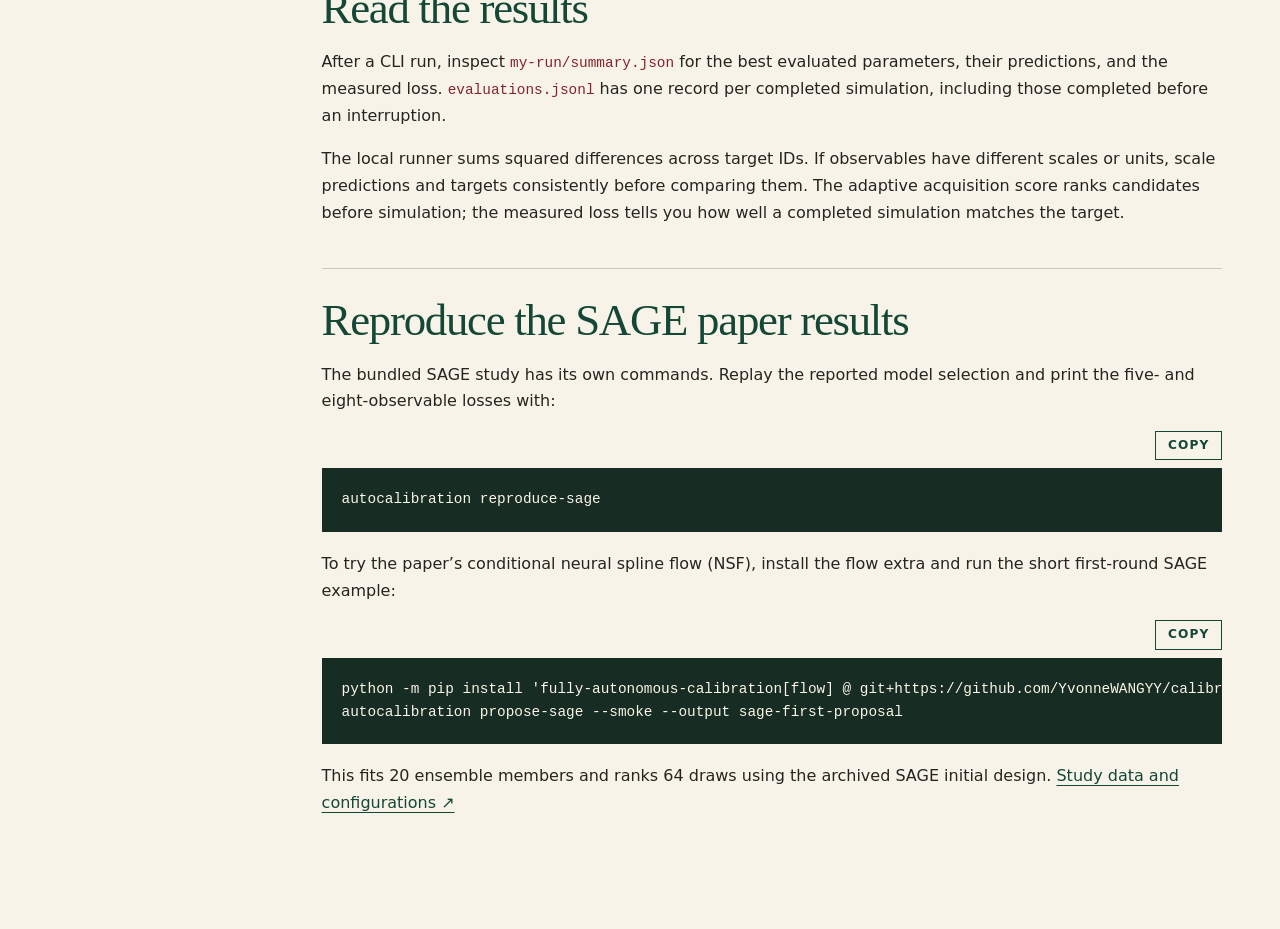
==== commit a9c78744: "Teach calibration with a runnable spatial heat diffusion simulation" ====
--- a/guide/index.html
+++ b/guide/index.html
@@ -13,19 +13,19 @@
 <pre><code>python3 -m venv .venv
 source .venv/bin/activate
 python -m pip install 'git+https://github.com/YvonneWANGYY/calibration.git@v0.2.0'
-autocalibration init my-problem</code></pre><p>The new directory contains <code>problem.json</code> and a working <code>simulate.py</code>. Run the remaining shell commands from its parent directory.</p></section>
+mkdir my-problem
+curl -fsSL https://yvonnewangyy.github.io/calibration/guide/heat/problem.json -o my-problem/problem.json
+curl -fsSL https://yvonnewangyy.github.io/calibration/guide/heat/simulate.py -o my-problem/simulate.py</code></pre><p>The new directory contains <code>problem.json</code> and a working <code>simulate.py</code>. Run the remaining shell commands from its parent directory.</p></section>
 <section id="target"><h2>Set up the calibration problem</h2><p>Both workflows use the same parameter ranges, target profile, simulator command, and adaptive iteration count in <code>my-problem/problem.json</code>.</p><h3 id="target-profile">What is a target profile?</h3>
 <p>A target profile describes what you want the simulator to reproduce. Choose the output you want to match, where to compare it, and the value you want it to take at each point. Use the same reference for every parameter set, whether your first simulations are imported or newly generated.</p>
 <p>In the paper, <var>θ</var> denotes the inputs you can adjust, <var>c</var> is the set of quantities measured in one simulation, and <var>c</var><sub>★</sub> contains their desired values. A completed simulation gives one pair (<var>θ</var>, <var>c</var>). The paper’s conditional neural spline flow (<a href="https://arxiv.org/abs/1906.04032">Durkan et al. 2019</a>) learns from these pairs and proposes new inputs for the desired <var>c</var><sub>★</sub>. A loss then summarizes how closely a completed run matches the reference.</p>
-<h3>Example: match a signal at two times</h3>
-<p>Imagine measuring a signal as it fades. At time 1 you measure <strong>0.8</strong>. At time 2 you measure <strong>0.5</strong>. Together, these readings are your target profile. You want to find a starting amplitude and a decay rate that make your simulator reproduce both readings.</p>
-<p><strong>What you enter once.</strong> In <code>problem.json</code>, give each reading a name. Here, <code>signal_t1</code> means “signal at time 1” and <code>signal_t2</code> means “signal at time 2.” The target line is:</p>
-<pre><code>"target": {"signal_t1": 0.8, "signal_t2": 0.5}</code></pre>
-<p><strong>What happens on each run.</strong> The pipeline sends the simulator a trial amplitude and decay rate. For example, with amplitude <code>1</code> and rate <code>0.3</code>, the starter predicts a signal of about <strong>0.741</strong> at time 1 and <strong>0.549</strong> at time 2. Your simulator returns those predictions under the same names:</p>
-<pre><code>{"signal_t1": 0.74082, "signal_t2": 0.54881}</code></pre>
-<p><strong>How the pipeline uses the result.</strong> It compares 0.741 with 0.8 and 0.549 with 0.5. This run predicts too little signal at time 1 and too much at time 2. The pipeline uses these results to choose another amplitude and decay rate to try. Your two target readings stay fixed.</p>
-<details><summary>How is this run scored?</summary><p>The starter squares each difference and adds them: <code>(0.74082 − 0.8)² + (0.54881 − 0.5)² ≈ 0.00589</code>. A smaller score means closer agreement. A score of zero means both readings match exactly.</p></details>
-<p>For your own simulator, choose names that identify what you measure and where. Use those names in the target and in every simulator response. If you import completed runs, use them as the output column names in your CSV. <a download href="target-profile.csv">See the two example readings as a CSV</a>.</p>
+<h3>Example: how far does heat travel along a rod?</h3>
+<p>A 10 cm rod starts at 20 °C. A heater holds its left end at a constant temperature while its right end stays at 20 °C. The simulator divides the rod into cells and advances the heat equation for 60 seconds. You can change two inputs: the heater temperature and the thermal diffusivity, which controls how quickly heat spreads.</p>
+<p><strong>Your target is a temperature profile.</strong> At 60 seconds, you want the simulation to match temperatures at three positions along the rod. For this tutorial we generated those target readings using a finer reference simulation (200 cells, diffusivity 0.09 cm²/s, heater 80 °C) and rounded them to two decimals. Every trial uses 100 cells.</p>
+<figure style="margin:1rem 0"><img src="heat/profile.svg" width="720" height="355" style="width:100%;height:auto" alt="The trial temperature falls with distance from the heater and lies below all three target temperatures."></figure>
+<table><thead><tr><th>Distance</th><th>Target at 60 s</th><th>Trial at 60 s</th><th>Output ID</th></tr></thead><tbody><tr><td>1 cm</td><td>65.66 °C</td><td>58.90 °C</td><td><code>temp_1cm</code></td></tr><tr><td>3 cm</td><td>41.68 °C</td><td>30.26 °C</td><td><code>temp_3cm</code></td></tr><tr><td>5 cm</td><td>27.69 °C</td><td>21.35 °C</td><td><code>temp_5cm</code></td></tr></tbody></table>
+<p><strong>Read one trial.</strong> With the heater at 80 °C and diffusivity at 0.04 cm²/s, too little heat reaches the interior. Increasing diffusivity would carry heat farther along the rod. The pipeline tries parameter pairs and compares the three simulated temperatures with the same three targets each time. The local loss is the sum of the three squared temperature differences.</p>
+<p>For your own simulation, choose an output field, a sampling time, and the locations where you want to match it. Put the desired values in <code>problem.json</code> under <code>target</code>. Have your adapter return the simulated values under the same IDs. An imported results table uses those IDs as column names. <a download href="target-profile.csv">Download the rod target profile</a> · <a href="heat/simulate.py">Read the heat solver</a></p>
 <h3>How the paper defines its targets</h3>
 <ul>
 <li><strong>Sedov blast wave.</strong> At a fixed time, compare density, pressure, radial velocity, and transformed specific internal energy with the analytical blast-wave solution on a common radial grid (<a href="https://doi.org/10.1098/rspa.1950.0049">Taylor 1950</a>). Each output is a simulated value minus its analytical reference, so the desired profile is zero at every radius. The reported error accounts for radial bin widths.</li>
@@ -35,11 +35,26 @@
 <h3>Set the parameter ranges and run budget</h3>
 <pre id="problem"><code>{
   &quot;parameters&quot;: [
-    {&quot;name&quot;: &quot;amplitude&quot;, &quot;lower&quot;: 0.5, &quot;upper&quot;: 2.0},
-    {&quot;name&quot;: &quot;rate&quot;, &quot;lower&quot;: 0.1, &quot;upper&quot;: 1.0}
+    {
+      &quot;name&quot;: &quot;diffusivity_cm2_s&quot;,
+      &quot;lower&quot;: 0.03,
+      &quot;upper&quot;: 0.15
+    },
+    {
+      &quot;name&quot;: &quot;heater_c&quot;,
+      &quot;lower&quot;: 60,
+      &quot;upper&quot;: 100
+    }
   ],
-  &quot;target&quot;: {&quot;signal_t1&quot;: 0.8, &quot;signal_t2&quot;: 0.5},
-  &quot;simulator&quot;: [&quot;{python}&quot;, &quot;simulate.py&quot;],
+  &quot;target&quot;: {
+    &quot;temp_1cm&quot;: 65.66,
+    &quot;temp_3cm&quot;: 41.68,
+    &quot;temp_5cm&quot;: 27.69
+  },
+  &quot;simulator&quot;: [
+    &quot;{python}&quot;,
+    &quot;simulate.py&quot;
+  ],
   &quot;initial_samples&quot;: 8,
   &quot;adaptive_steps&quot;: 4,
   &quot;candidate_pool_size&quot;: 256,
@@ -90,8 +105,8 @@
 print(session.observations[best].parameters, losses[best])</code></pre>
 </section>
 <section id="adapter"><h2>Connect your simulator</h2><p>The adapter is the only model-specific piece. For each evaluation, the runner starts the configured command in the problem directory. The command reads a JSON parameter object on standard input, runs the model, and writes a JSON object of predictions on standard output.</p>
-<h3>Try one evaluation</h3><pre><code>printf '%s\n' '{"amplitude": 1, "rate": 0.3}' | python my-problem/simulate.py</code></pre>
-<p>The example returns approximately <code>{"signal_t1": 0.740818, "signal_t2": 0.548812}</code>. For your simulator, translate parameters into its native input format, wait for it to finish, and extract a finite value for each target ID. Send logs to standard error and exit with a nonzero status if the simulation fails.</p></section>
+<h3>Try one evaluation</h3><pre><code>printf '%s\n' '{"diffusivity_cm2_s": 0.04, "heater_c": 80}' | python my-problem/simulate.py</code></pre>
+<p>The example returns approximately <code>{"temp_1cm": 58.896, "temp_3cm": 30.263, "temp_5cm": 21.348}</code>. For your simulator, translate parameters into its native input format, wait for it to finish, and extract a finite value for each target ID. Send logs to standard error and exit with a nonzero status if the simulation fails.</p></section>
 <section id="results"><h2>Read the results</h2><p>After a CLI run, inspect <code>my-run/summary.json</code> for the best evaluated parameters, their predictions, and the measured loss. <code>evaluations.jsonl</code> has one record per completed simulation, including those completed before an interruption.</p><p>The local runner sums squared differences across target IDs. If observables have different scales or units, scale predictions and targets consistently before comparing them. The adaptive acquisition score ranks candidates before simulation; the measured loss tells you how well a completed simulation matches the target.</p></section>
 <section id="paper"><h2>Reproduce the SAGE paper results</h2><p>The bundled SAGE study has its own commands. Replay the reported model selection and print the five- and eight-observable losses with:</p><pre><code>autocalibration reproduce-sage</code></pre><p>To try the paper’s conditional neural spline flow (NSF), install the flow extra and run the short first-round SAGE example:</p>
 <pre><code>python -m pip install 'fully-autonomous-calibration[flow] @ git+https://github.com/YvonneWANGYY/calibration.git@v0.2.0'
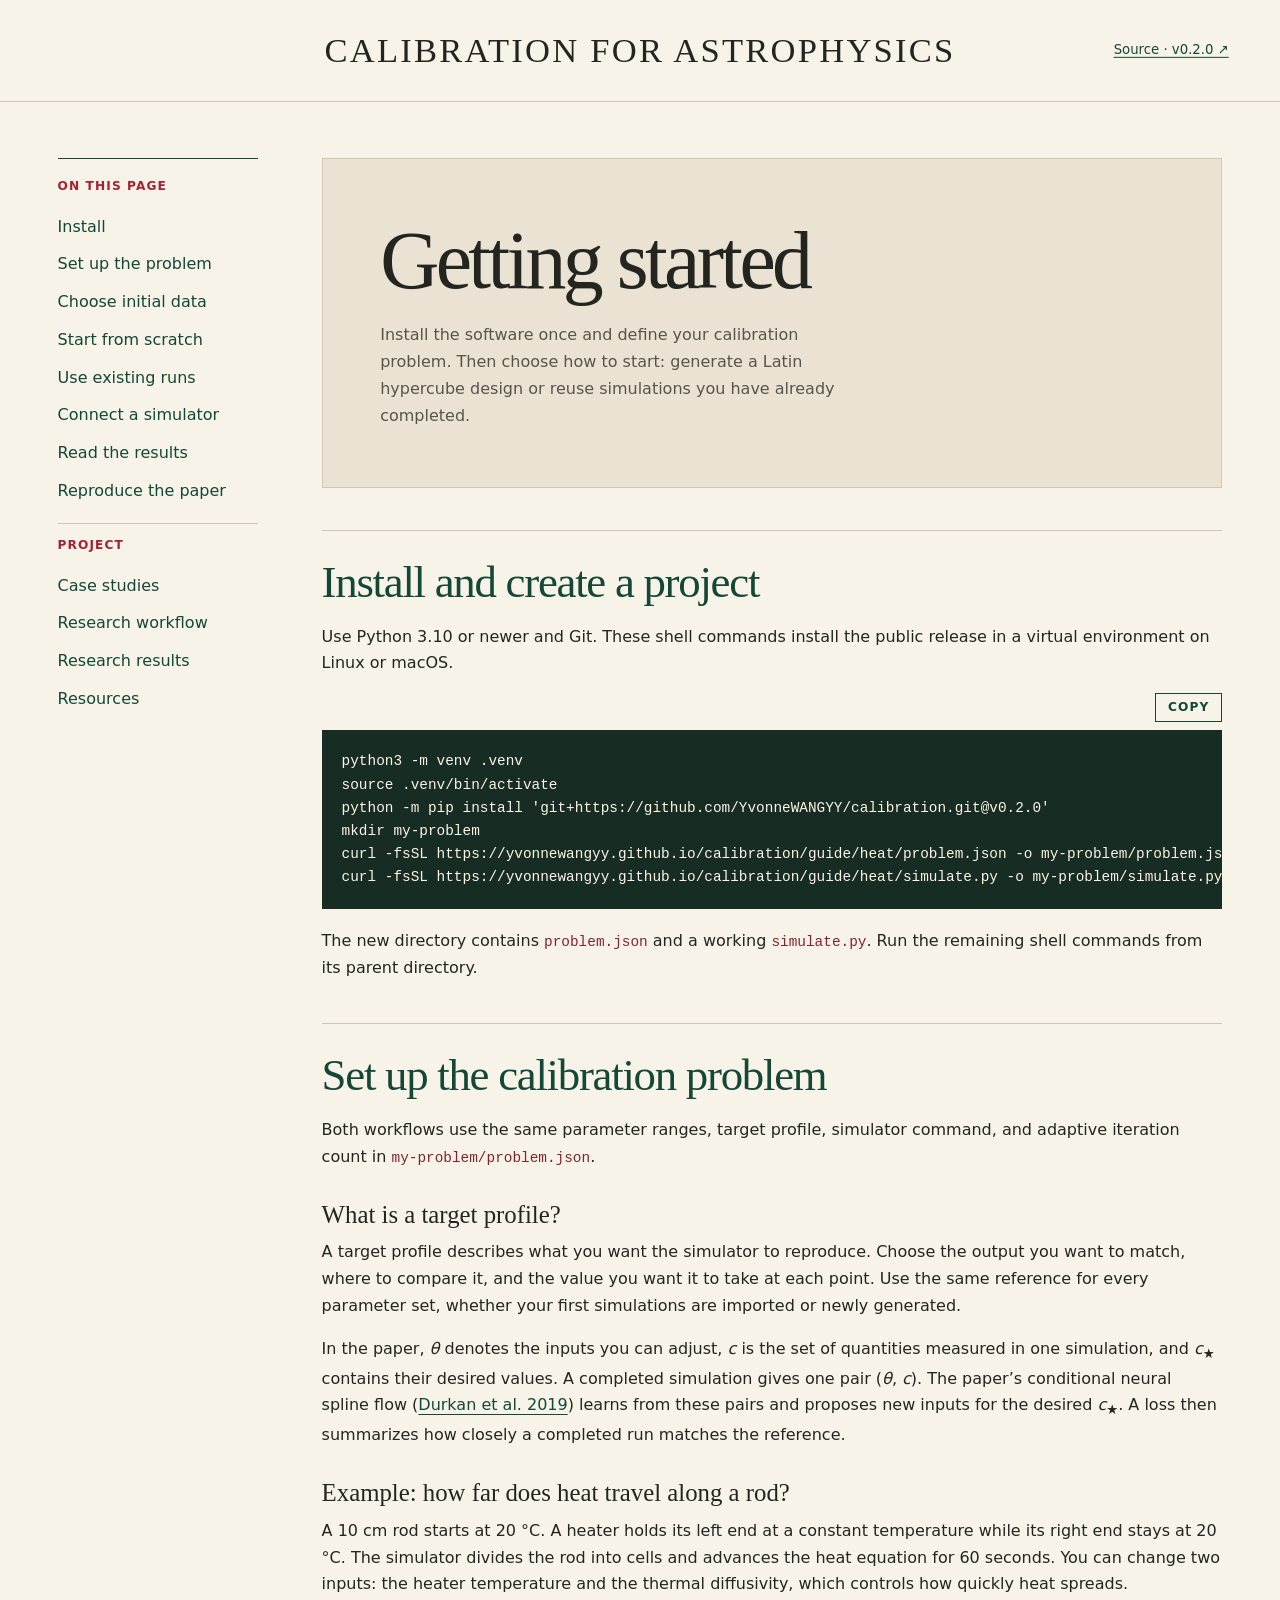
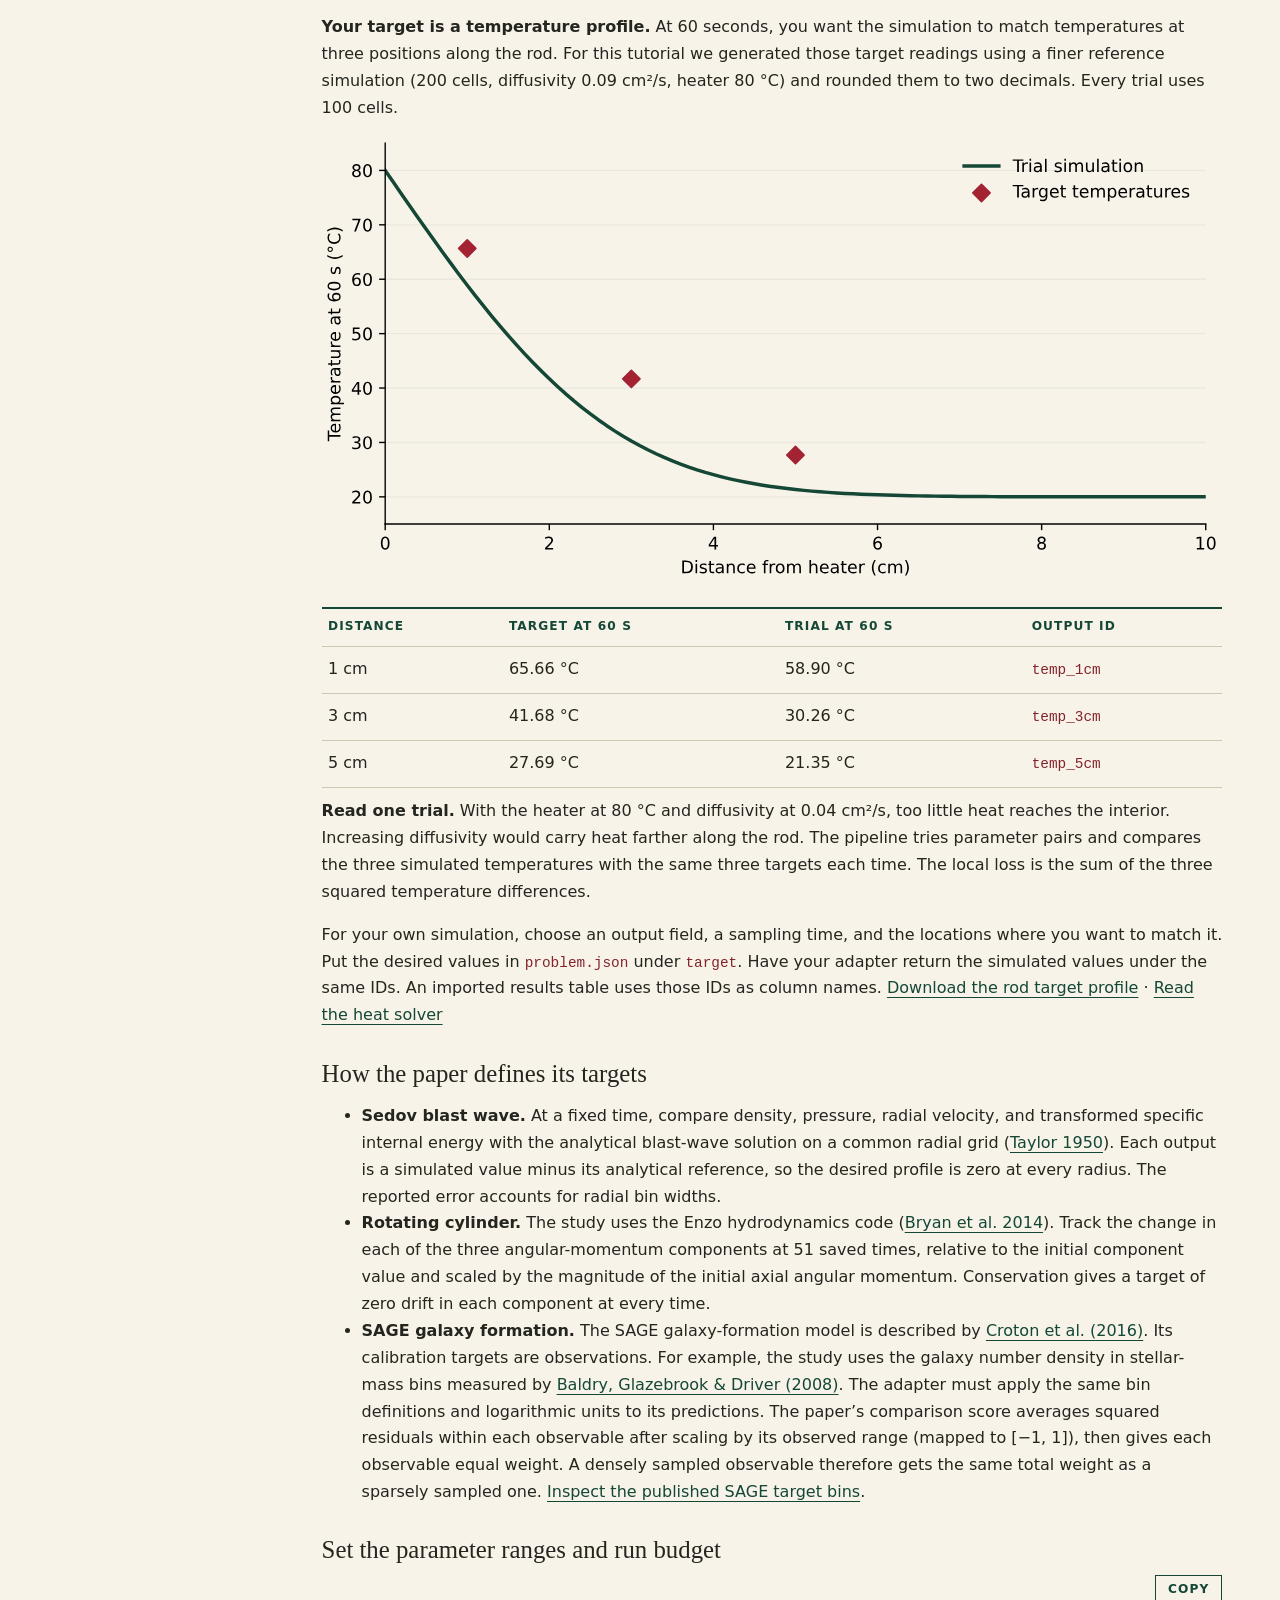
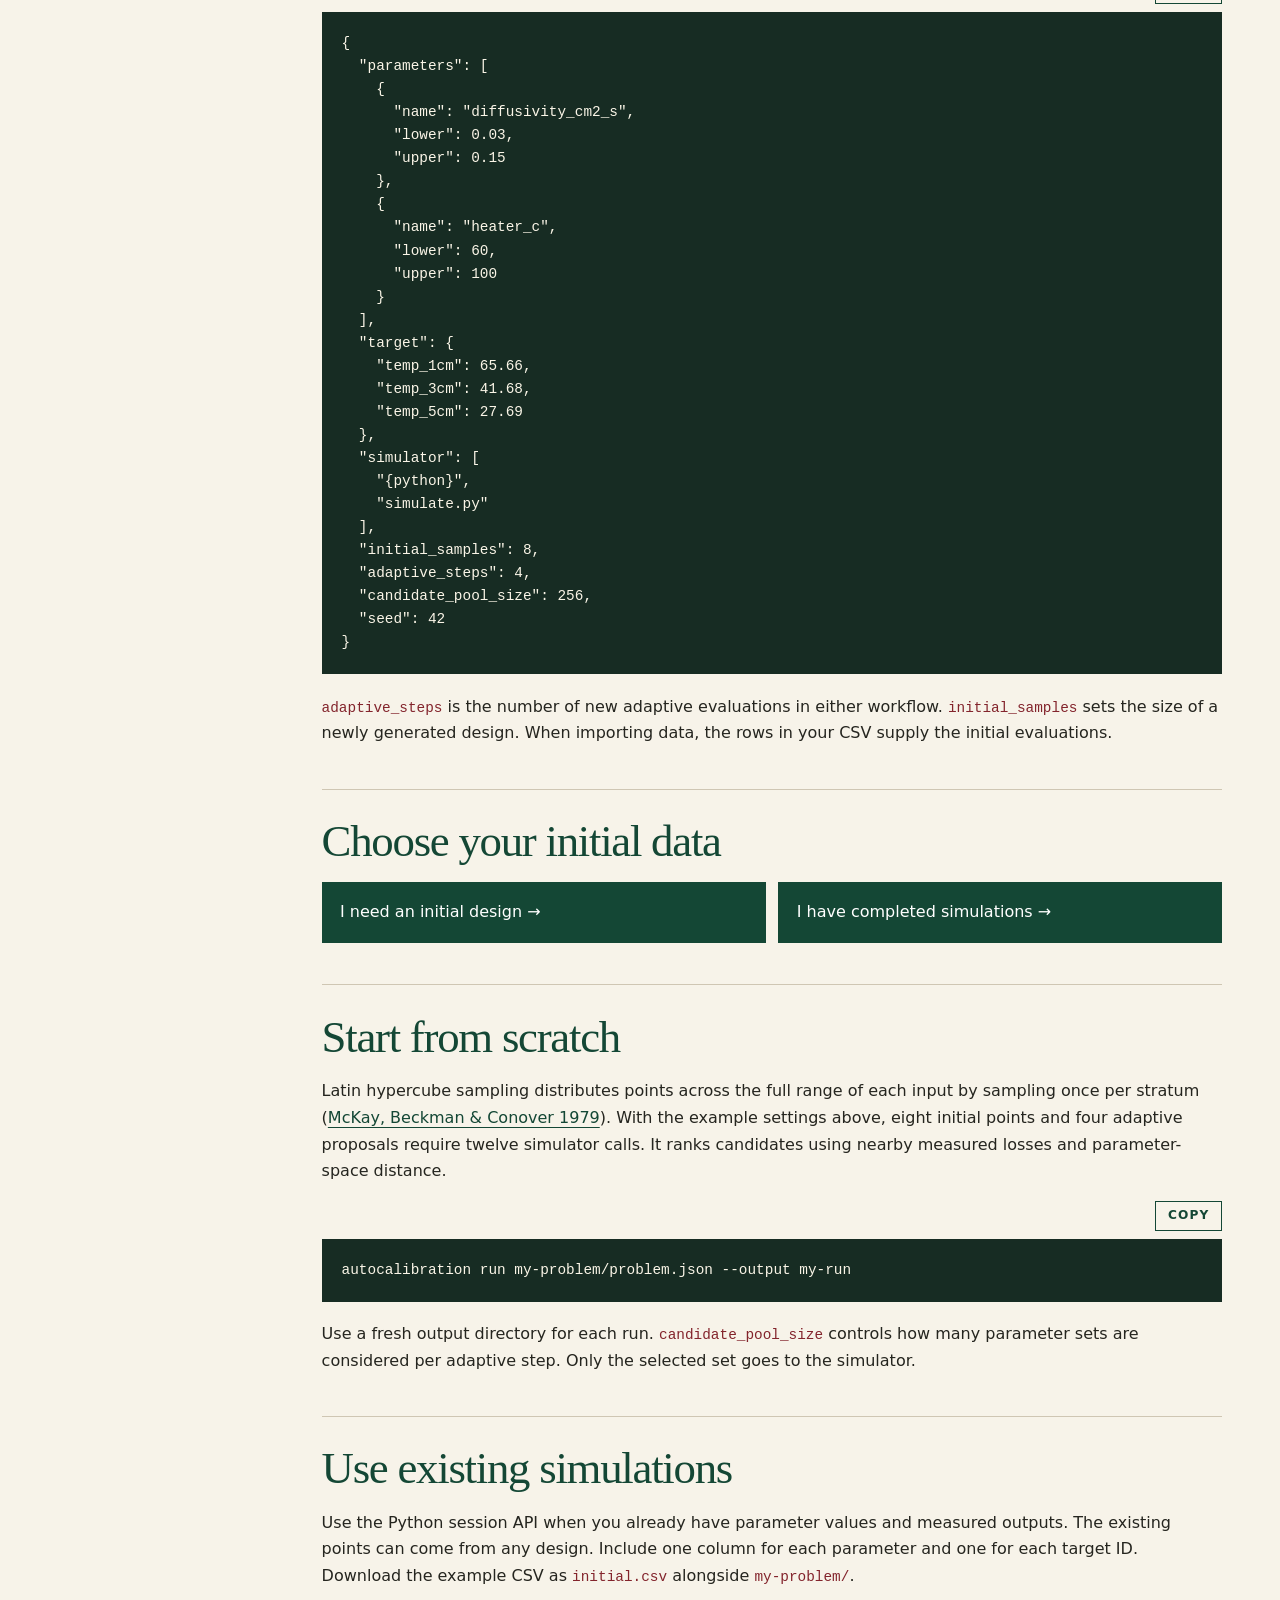
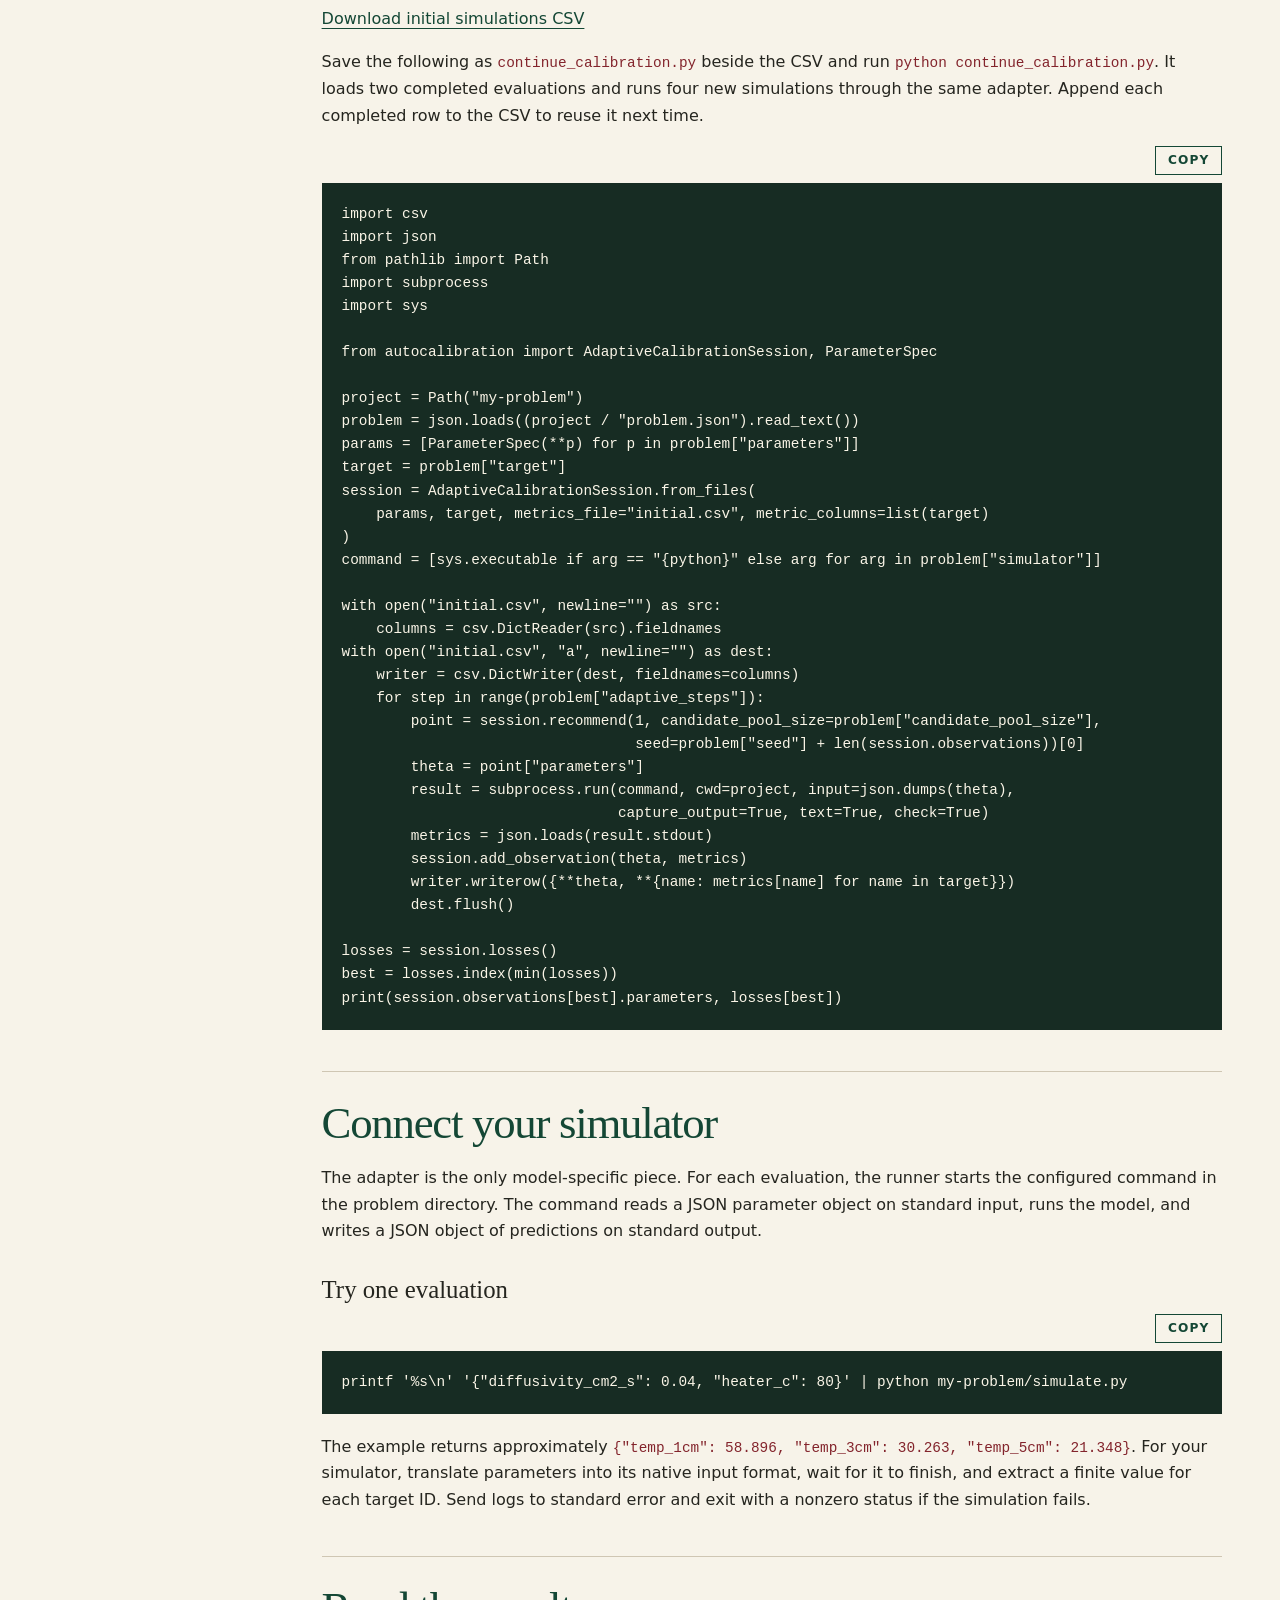
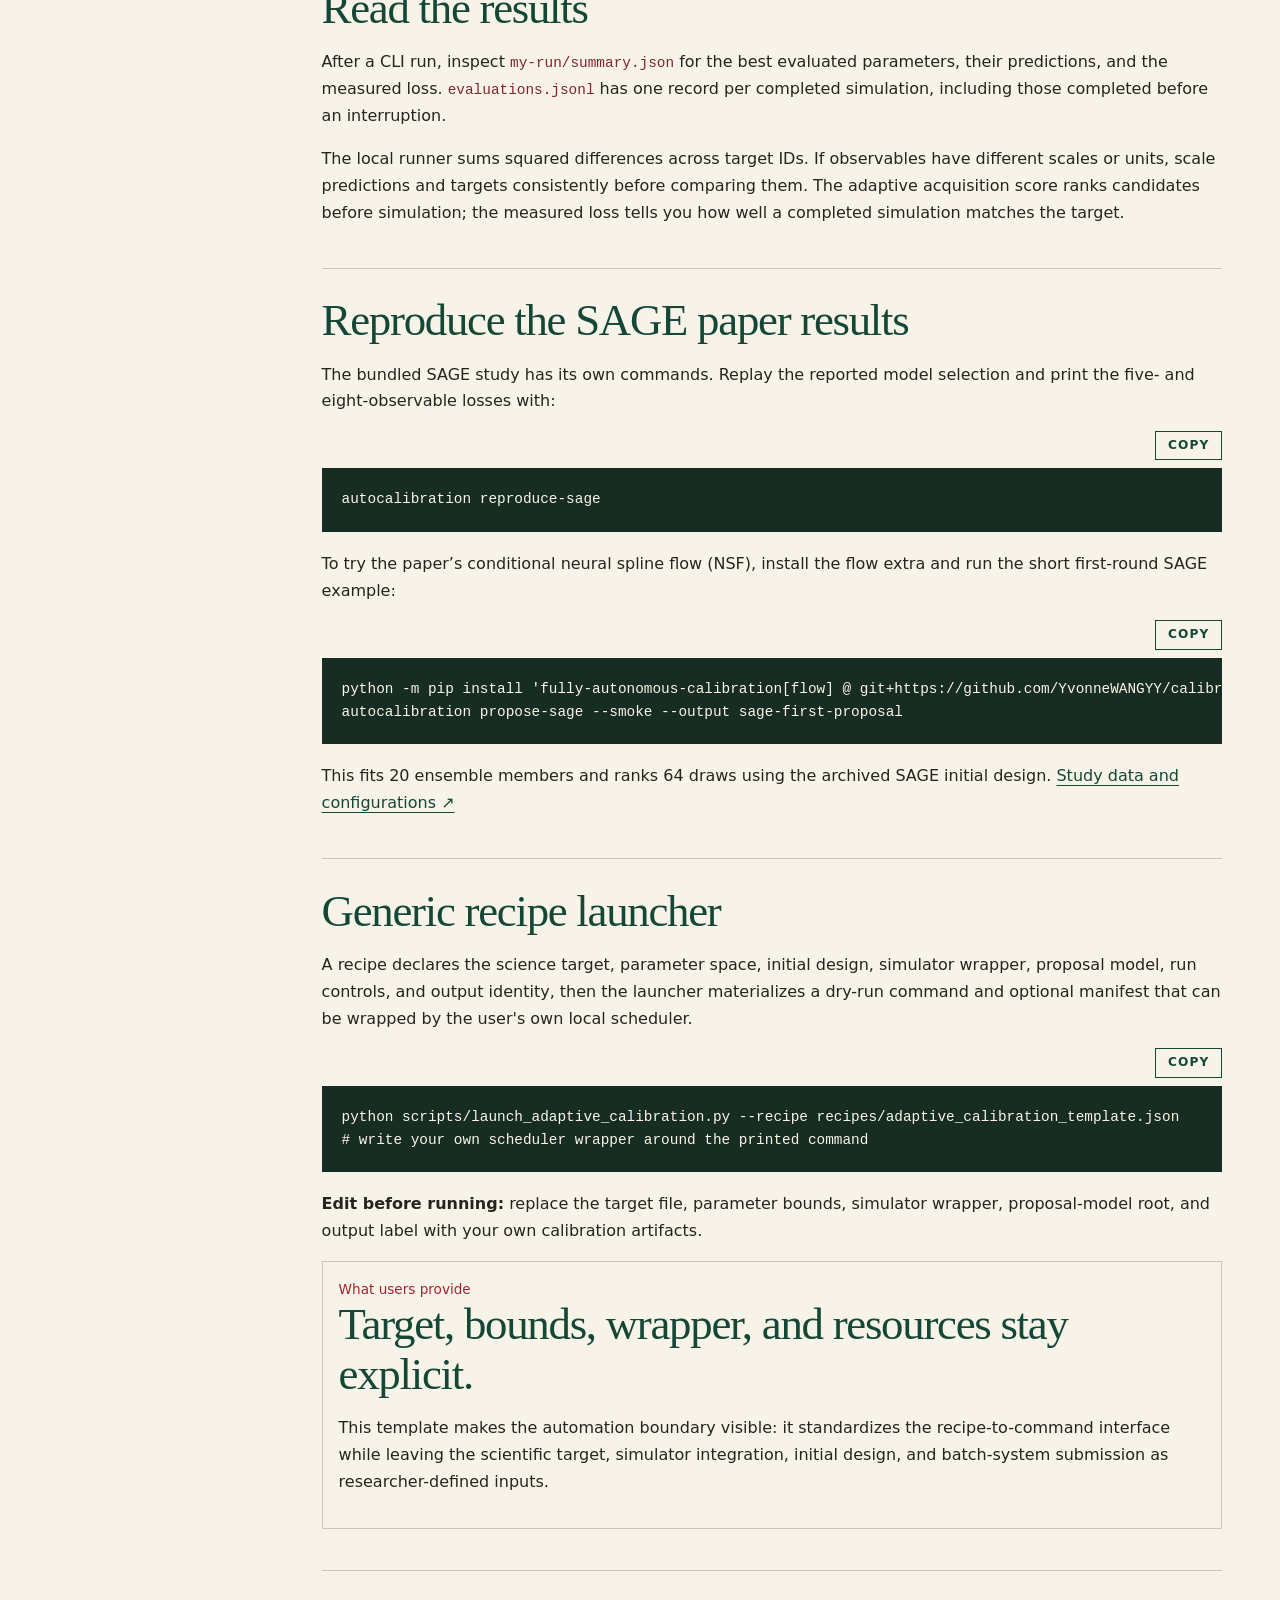
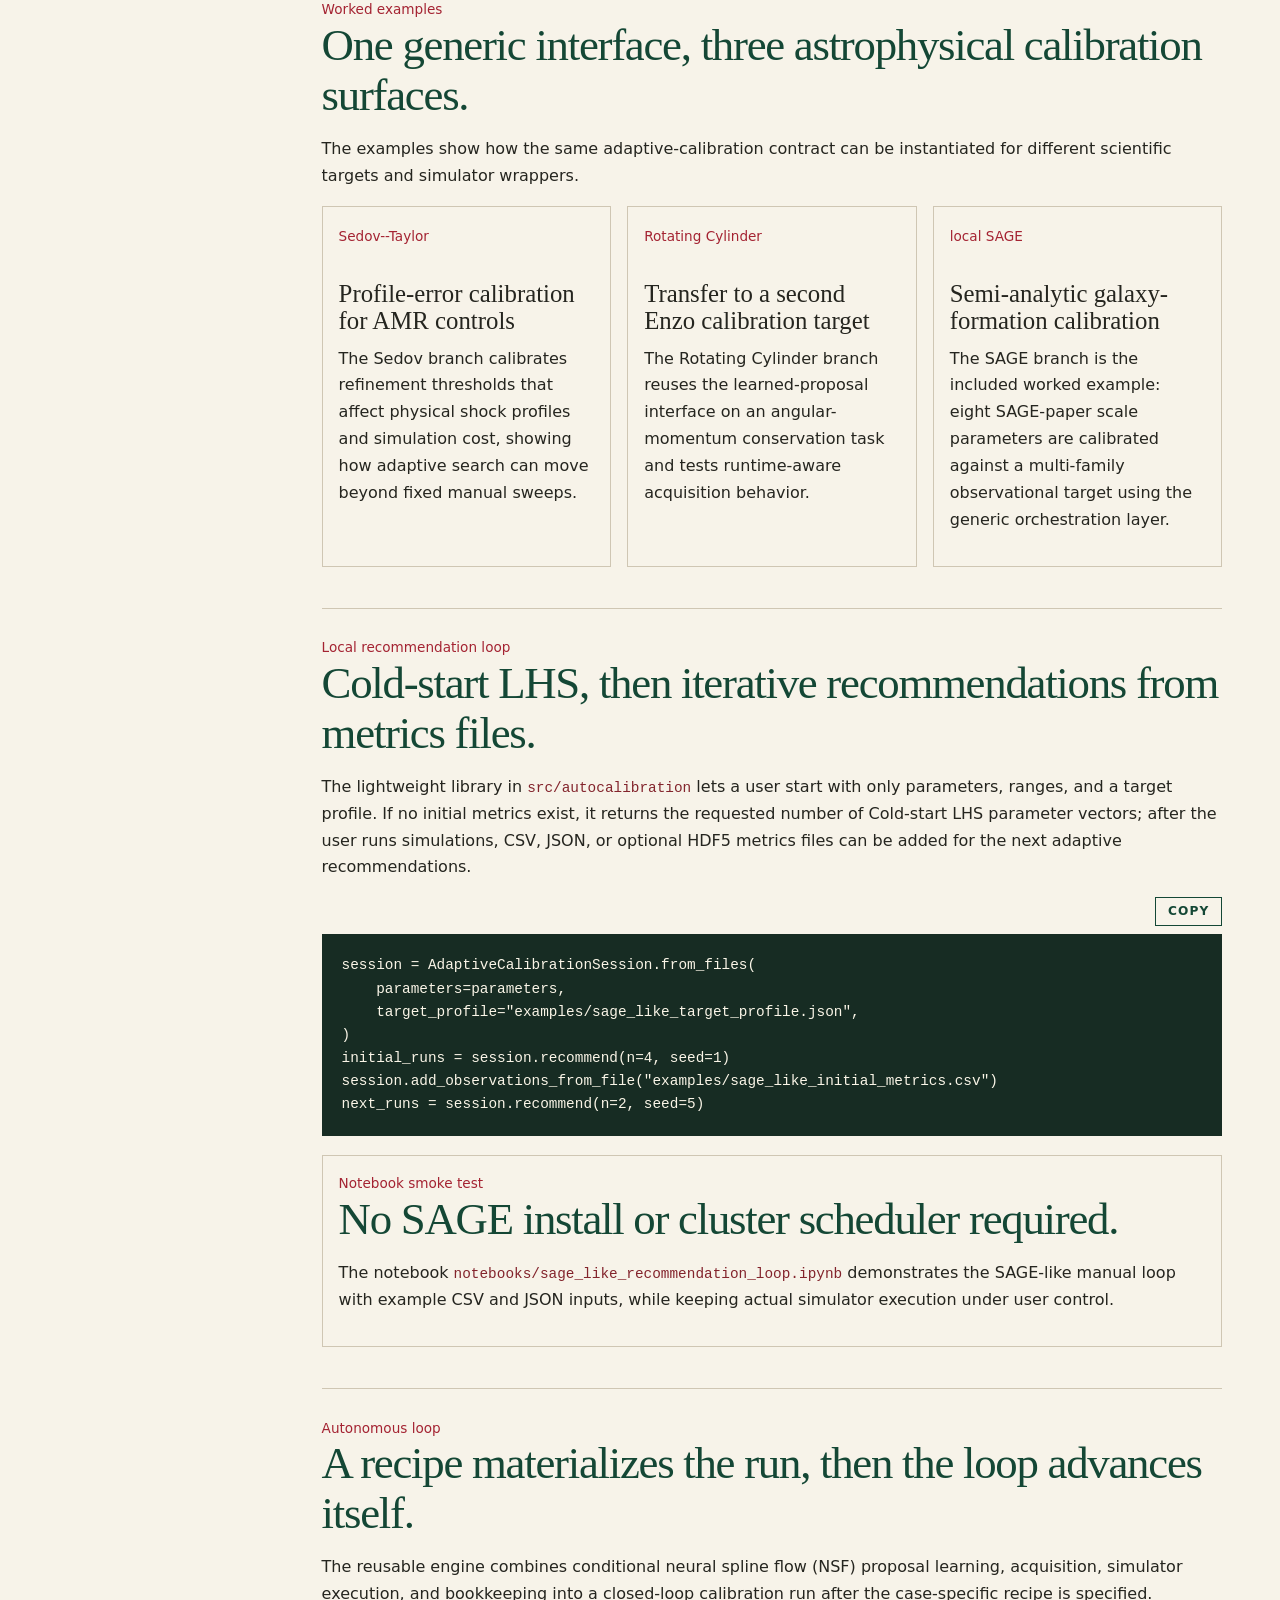
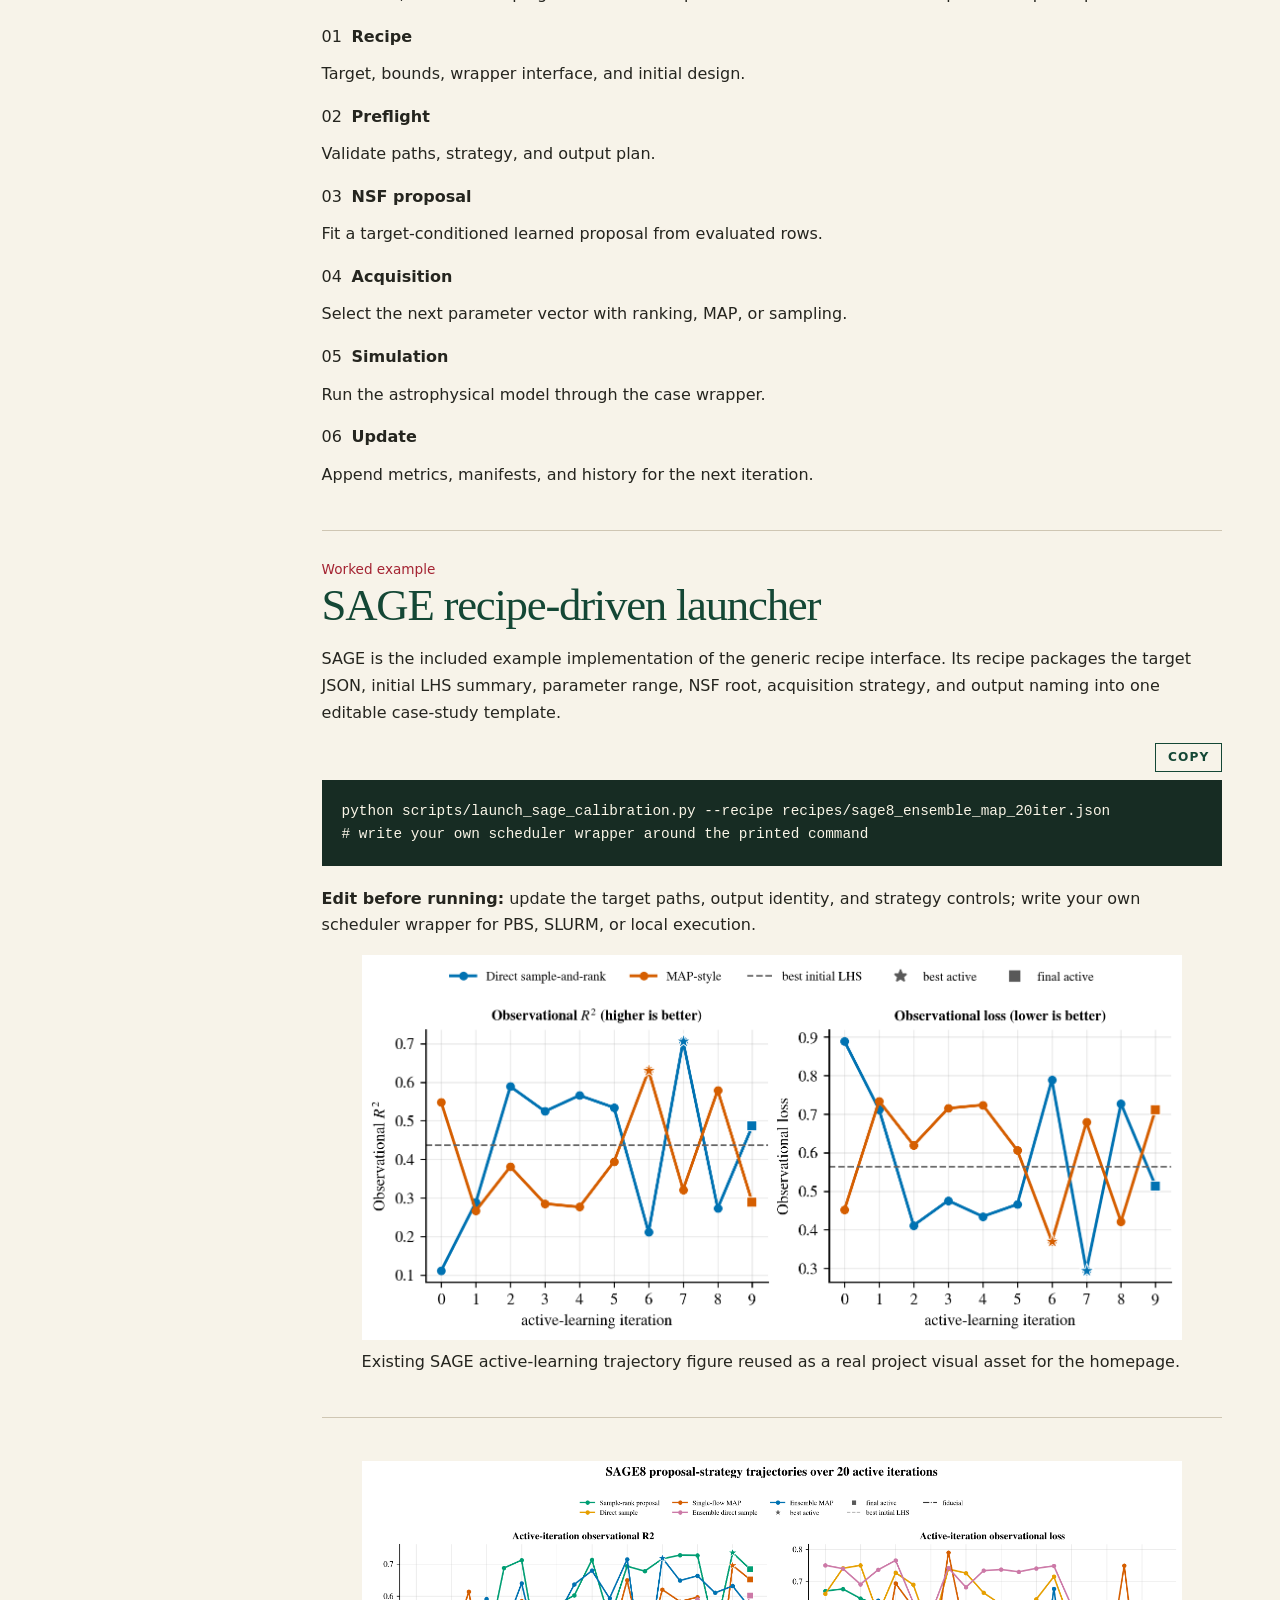
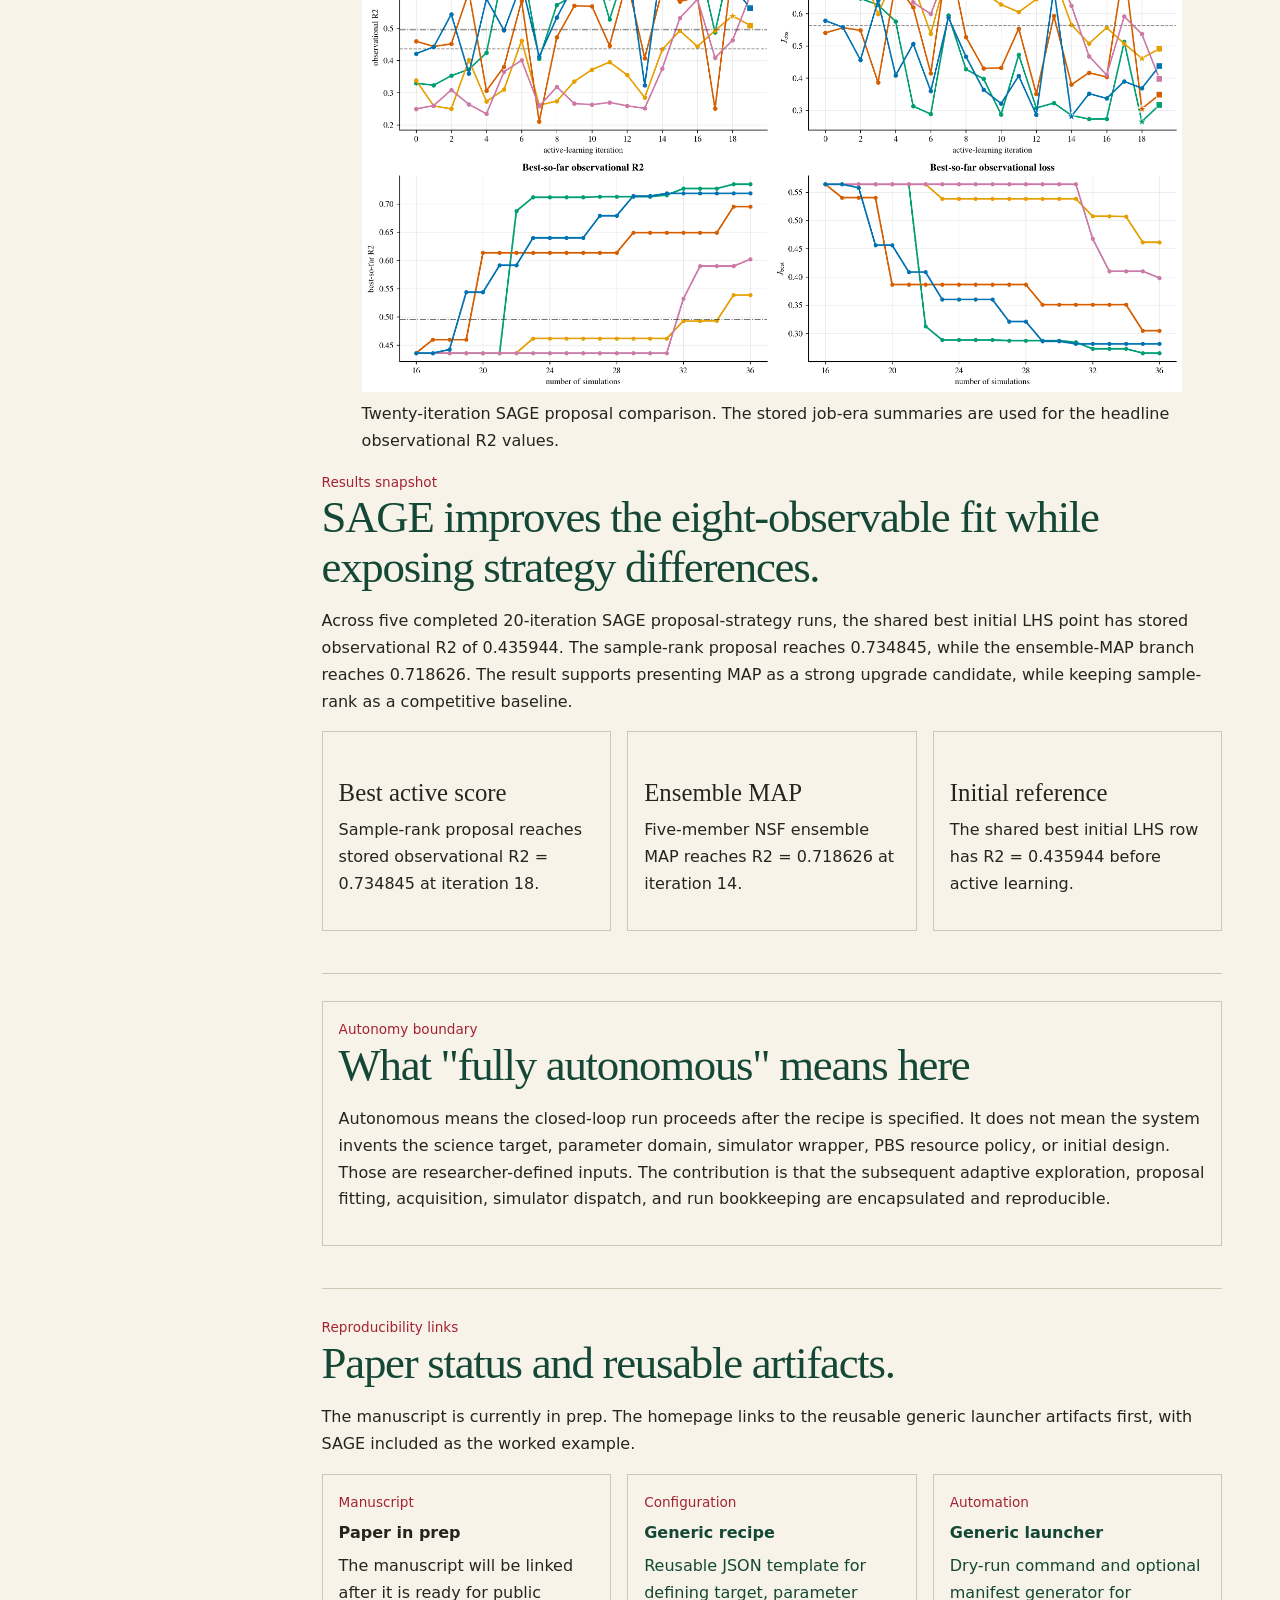
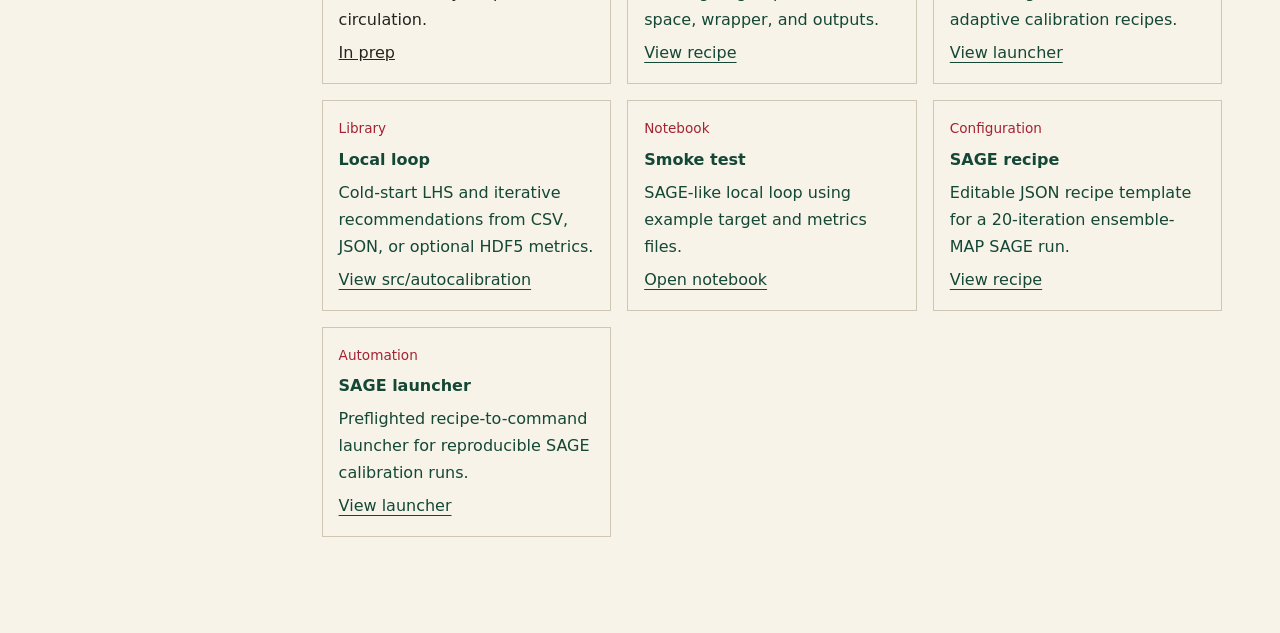
==== commit 9adced0a: "Unify the getting started guide and project homepage" ====
--- a/guide/index.html
+++ b/guide/index.html
@@ -1,131 +1,11 @@
 <!doctype html>
-<html lang="en">
-<head>
-<meta charset="utf-8"><meta name="viewport" content="width=device-width,initial-scale=1">
-<title>Getting started · Calibration for Astrophysics</title>
-<meta name="description" content="Install autocalibration, define a target profile, and connect a simulator or import completed simulations.">
-<link rel="stylesheet" href="style.css?v=9d06813fc0b8"></head>
-<body><a class="skip" href="#main">Skip to guide</a><header><div class="bar"><a class="brand" href="../">Calibration for Astrophysics</a><a href="https://github.com/YvonneWANGYY/calibration/tree/v0.2.0">Source · v0.2.0 ↗</a></div></header>
-<div class="layout"><nav class="toc" aria-label="On this page"><strong>On this page</strong><a href="#install">Install</a><a href="#target">Set up the problem</a><a href="#initial">Choose initial data</a><a href="#new">Start from scratch</a><a href="#import">Use existing runs</a><a href="#adapter">Connect a simulator</a><a href="#results">Read the results</a><a href="#paper">Reproduce the paper</a></nav>
-<main id="main"><div class="intro"><h1>Getting started</h1>
-<p class="lede">Install the software once and define your calibration problem. Then choose how to start: generate a Latin hypercube design or reuse simulations you have already completed.</p></div>
-<section id="install"><h2>Install and create a project</h2><p>Use Python 3.10 or newer and Git. These shell commands install the public release in a virtual environment on Linux or macOS.</p>
-<pre><code>python3 -m venv .venv
-source .venv/bin/activate
-python -m pip install 'git+https://github.com/YvonneWANGYY/calibration.git@v0.2.0'
-mkdir my-problem
-curl -fsSL https://yvonnewangyy.github.io/calibration/guide/heat/problem.json -o my-problem/problem.json
-curl -fsSL https://yvonnewangyy.github.io/calibration/guide/heat/simulate.py -o my-problem/simulate.py</code></pre><p>The new directory contains <code>problem.json</code> and a working <code>simulate.py</code>. Run the remaining shell commands from its parent directory.</p></section>
-<section id="target"><h2>Set up the calibration problem</h2><p>Both workflows use the same parameter ranges, target profile, simulator command, and adaptive iteration count in <code>my-problem/problem.json</code>.</p><h3 id="target-profile">What is a target profile?</h3>
-<p>A target profile describes what you want the simulator to reproduce. Choose the output you want to match, where to compare it, and the value you want it to take at each point. Use the same reference for every parameter set, whether your first simulations are imported or newly generated.</p>
-<p>In the paper, <var>θ</var> denotes the inputs you can adjust, <var>c</var> is the set of quantities measured in one simulation, and <var>c</var><sub>★</sub> contains their desired values. A completed simulation gives one pair (<var>θ</var>, <var>c</var>). The paper’s conditional neural spline flow (<a href="https://arxiv.org/abs/1906.04032">Durkan et al. 2019</a>) learns from these pairs and proposes new inputs for the desired <var>c</var><sub>★</sub>. A loss then summarizes how closely a completed run matches the reference.</p>
-<h3>Example: how far does heat travel along a rod?</h3>
-<p>A 10 cm rod starts at 20 °C. A heater holds its left end at a constant temperature while its right end stays at 20 °C. The simulator divides the rod into cells and advances the heat equation for 60 seconds. You can change two inputs: the heater temperature and the thermal diffusivity, which controls how quickly heat spreads.</p>
-<p><strong>Your target is a temperature profile.</strong> At 60 seconds, you want the simulation to match temperatures at three positions along the rod. For this tutorial we generated those target readings using a finer reference simulation (200 cells, diffusivity 0.09 cm²/s, heater 80 °C) and rounded them to two decimals. Every trial uses 100 cells.</p>
-<figure style="margin:1rem 0"><img src="heat/profile.svg" width="720" height="355" style="width:100%;height:auto" alt="The trial temperature falls with distance from the heater and lies below all three target temperatures."></figure>
-<table><thead><tr><th>Distance</th><th>Target at 60 s</th><th>Trial at 60 s</th><th>Output ID</th></tr></thead><tbody><tr><td>1 cm</td><td>65.66 °C</td><td>58.90 °C</td><td><code>temp_1cm</code></td></tr><tr><td>3 cm</td><td>41.68 °C</td><td>30.26 °C</td><td><code>temp_3cm</code></td></tr><tr><td>5 cm</td><td>27.69 °C</td><td>21.35 °C</td><td><code>temp_5cm</code></td></tr></tbody></table>
-<p><strong>Read one trial.</strong> With the heater at 80 °C and diffusivity at 0.04 cm²/s, too little heat reaches the interior. Increasing diffusivity would carry heat farther along the rod. The pipeline tries parameter pairs and compares the three simulated temperatures with the same three targets each time. The local loss is the sum of the three squared temperature differences.</p>
-<p>For your own simulation, choose an output field, a sampling time, and the locations where you want to match it. Put the desired values in <code>problem.json</code> under <code>target</code>. Have your adapter return the simulated values under the same IDs. An imported results table uses those IDs as column names. <a download href="target-profile.csv">Download the rod target profile</a> · <a href="heat/simulate.py">Read the heat solver</a></p>
-<h3>How the paper defines its targets</h3>
-<ul>
-<li><strong>Sedov blast wave.</strong> At a fixed time, compare density, pressure, radial velocity, and transformed specific internal energy with the analytical blast-wave solution on a common radial grid (<a href="https://doi.org/10.1098/rspa.1950.0049">Taylor 1950</a>). Each output is a simulated value minus its analytical reference, so the desired profile is zero at every radius. The reported error accounts for radial bin widths.</li>
-<li><strong>Rotating cylinder.</strong> The study uses the Enzo hydrodynamics code (<a href="https://doi.org/10.1088/0067-0049/211/2/19">Bryan et al. 2014</a>). Track the change in each of the three angular-momentum components at 51 saved times, relative to the initial component value and scaled by the magnitude of the initial axial angular momentum. Conservation gives a target of zero drift in each component at every time.</li>
-<li><strong>SAGE galaxy formation.</strong> The SAGE galaxy-formation model is described by <a href="https://doi.org/10.3847/0067-0049/222/2/22">Croton et al. (2016)</a>. Its calibration targets are observations. For example, the study uses the galaxy number density in stellar-mass bins measured by <a href="https://doi.org/10.1111/j.1365-2966.2008.13348.x">Baldry, Glazebrook &amp; Driver (2008)</a>. The adapter must apply the same bin definitions and logarithmic units to its predictions. The paper’s comparison score averages squared residuals within each observable after scaling by its observed range (mapped to [−1, 1]), then gives each observable equal weight. A densely sampled observable therefore gets the same total weight as a sparsely sampled one. <a href="https://github.com/YvonneWANGYY/calibration/blob/v0.2.0/src/autocalibration/paper_sage/comparison_target.json">Inspect the published SAGE target bins</a>.</li>
-</ul>
-<h3>Set the parameter ranges and run budget</h3>
-<pre id="problem"><code>{
-  &quot;parameters&quot;: [
-    {
-      &quot;name&quot;: &quot;diffusivity_cm2_s&quot;,
-      &quot;lower&quot;: 0.03,
-      &quot;upper&quot;: 0.15
-    },
-    {
-      &quot;name&quot;: &quot;heater_c&quot;,
-      &quot;lower&quot;: 60,
-      &quot;upper&quot;: 100
-    }
-  ],
-  &quot;target&quot;: {
-    &quot;temp_1cm&quot;: 65.66,
-    &quot;temp_3cm&quot;: 41.68,
-    &quot;temp_5cm&quot;: 27.69
-  },
-  &quot;simulator&quot;: [
-    &quot;{python}&quot;,
-    &quot;simulate.py&quot;
-  ],
-  &quot;initial_samples&quot;: 8,
-  &quot;adaptive_steps&quot;: 4,
-  &quot;candidate_pool_size&quot;: 256,
-  &quot;seed&quot;: 42
-}</code></pre>
-<p><code>adaptive_steps</code> is the number of new adaptive evaluations in either workflow. <code>initial_samples</code> sets the size of a newly generated design. When importing data, the rows in your CSV supply the initial evaluations.</p></section>
-<section id="initial"><h2>Choose your initial data</h2><div class="route"><a href="#new">I need an initial design →</a><a href="#import">I have completed simulations →</a></div></section>
-<section id="new"><h2>Start from scratch</h2><p>Latin hypercube sampling distributes points across the full range of each input by sampling once per stratum (<a href="https://doi.org/10.1080/00401706.1979.10489755">McKay, Beckman &amp; Conover 1979</a>). With the example settings above, eight initial points and four adaptive proposals require twelve simulator calls. It ranks candidates using nearby measured losses and parameter-space distance.</p>
-<pre><code>autocalibration run my-problem/problem.json --output my-run</code></pre>
-<p>Use a fresh output directory for each run. <code>candidate_pool_size</code> controls how many parameter sets are considered per adaptive step. Only the selected set goes to the simulator.</p></section>
-<section id="import"><h2>Use existing simulations</h2><p>Use the Python session API when you already have parameter values and measured outputs. The existing points can come from any design. Include one column for each parameter and one for each target ID. Download the example CSV as <code>initial.csv</code> alongside <code>my-problem/</code>.</p>
-<p><a href="initial.csv" download>Download initial simulations CSV</a></p>
-<p>Save the following as <code>continue_calibration.py</code> beside the CSV and run <code>python continue_calibration.py</code>. It loads two completed evaluations and runs four new simulations through the same adapter. Append each completed row to the CSV to reuse it next time.</p>
-<pre id="existing"><code>import csv
-import json
-from pathlib import Path
-import subprocess
-import sys
-
-from autocalibration import AdaptiveCalibrationSession, ParameterSpec
-
-project = Path(&quot;my-problem&quot;)
-problem = json.loads((project / &quot;problem.json&quot;).read_text())
-params = [ParameterSpec(**p) for p in problem[&quot;parameters&quot;]]
-target = problem[&quot;target&quot;]
-session = AdaptiveCalibrationSession.from_files(
-    params, target, metrics_file=&quot;initial.csv&quot;, metric_columns=list(target)
-)
-command = [sys.executable if arg == &quot;{python}&quot; else arg for arg in problem[&quot;simulator&quot;]]
-
-with open(&quot;initial.csv&quot;, newline=&quot;&quot;) as src:
-    columns = csv.DictReader(src).fieldnames
-with open(&quot;initial.csv&quot;, &quot;a&quot;, newline=&quot;&quot;) as dest:
-    writer = csv.DictWriter(dest, fieldnames=columns)
-    for step in range(problem[&quot;adaptive_steps&quot;]):
-        point = session.recommend(1, candidate_pool_size=problem[&quot;candidate_pool_size&quot;],
-                                  seed=problem[&quot;seed&quot;] + len(session.observations))[0]
-        theta = point[&quot;parameters&quot;]
-        result = subprocess.run(command, cwd=project, input=json.dumps(theta),
-                                capture_output=True, text=True, check=True)
-        metrics = json.loads(result.stdout)
-        session.add_observation(theta, metrics)
-        writer.writerow({**theta, **{name: metrics[name] for name in target}})
-        dest.flush()
-
-losses = session.losses()
-best = losses.index(min(losses))
-print(session.observations[best].parameters, losses[best])</code></pre>
-</section>
-<section id="adapter"><h2>Connect your simulator</h2><p>The adapter is the only model-specific piece. For each evaluation, the runner starts the configured command in the problem directory. The command reads a JSON parameter object on standard input, runs the model, and writes a JSON object of predictions on standard output.</p>
-<h3>Try one evaluation</h3><pre><code>printf '%s\n' '{"diffusivity_cm2_s": 0.04, "heater_c": 80}' | python my-problem/simulate.py</code></pre>
-<p>The example returns approximately <code>{"temp_1cm": 58.896, "temp_3cm": 30.263, "temp_5cm": 21.348}</code>. For your simulator, translate parameters into its native input format, wait for it to finish, and extract a finite value for each target ID. Send logs to standard error and exit with a nonzero status if the simulation fails.</p></section>
-<section id="results"><h2>Read the results</h2><p>After a CLI run, inspect <code>my-run/summary.json</code> for the best evaluated parameters, their predictions, and the measured loss. <code>evaluations.jsonl</code> has one record per completed simulation, including those completed before an interruption.</p><p>The local runner sums squared differences across target IDs. If observables have different scales or units, scale predictions and targets consistently before comparing them. The adaptive acquisition score ranks candidates before simulation; the measured loss tells you how well a completed simulation matches the target.</p></section>
-<section id="paper"><h2>Reproduce the SAGE paper results</h2><p>The bundled SAGE study has its own commands. Replay the reported model selection and print the five- and eight-observable losses with:</p><pre><code>autocalibration reproduce-sage</code></pre><p>To try the paper’s conditional neural spline flow (NSF), install the flow extra and run the short first-round SAGE example:</p>
-<pre><code>python -m pip install 'fully-autonomous-calibration[flow] @ git+https://github.com/YvonneWANGYY/calibration.git@v0.2.0'
-autocalibration propose-sage --smoke --output sage-first-proposal</code></pre><p>This fits 20 ensemble members and ranks 64 draws using the archived SAGE initial design. <a href="https://github.com/YvonneWANGYY/calibration/tree/v0.2.0/src/autocalibration/paper_sage">Study data and configurations ↗</a></p></section>
-</main></div>
+<html lang="en"><head><meta charset="utf-8"><title>Getting started · Calibration for Astrophysics</title>
+<link rel="canonical" href="https://yvonnewangyy.github.io/calibration/">
 <script>
-if (window.isSecureContext && navigator.clipboard) {
-  document.querySelectorAll('pre').forEach(pre => {
-    const wrap = document.createElement('div');
-    wrap.className = 'snippet';
-    pre.before(wrap);
-    const button = document.createElement('button');
-    button.type = 'button'; button.textContent = 'Copy'; button.setAttribute('aria-label','Copy code');
-    button.addEventListener('click', async () => {
-      try { await navigator.clipboard.writeText(pre.textContent); button.textContent = 'Copied'; }
-      catch { button.textContent = 'Select code to copy'; }
-      setTimeout(() => {button.textContent = 'Copy';}, 1800);
-    });
-    wrap.append(button, pre);
-  });
-}
-</script></body></html>
+const target = new URL("../", location.href);
+target.search = location.search;
+target.hash = location.hash === "#results" ? "#run-results" : location.hash || "#getting-started";
+location.replace(target.href);
+</script>
+<meta http-equiv="refresh" content="0;url=../#getting-started"></head>
+<body><a href="../#getting-started">Open the calibration guide and project homepage</a></body></html>
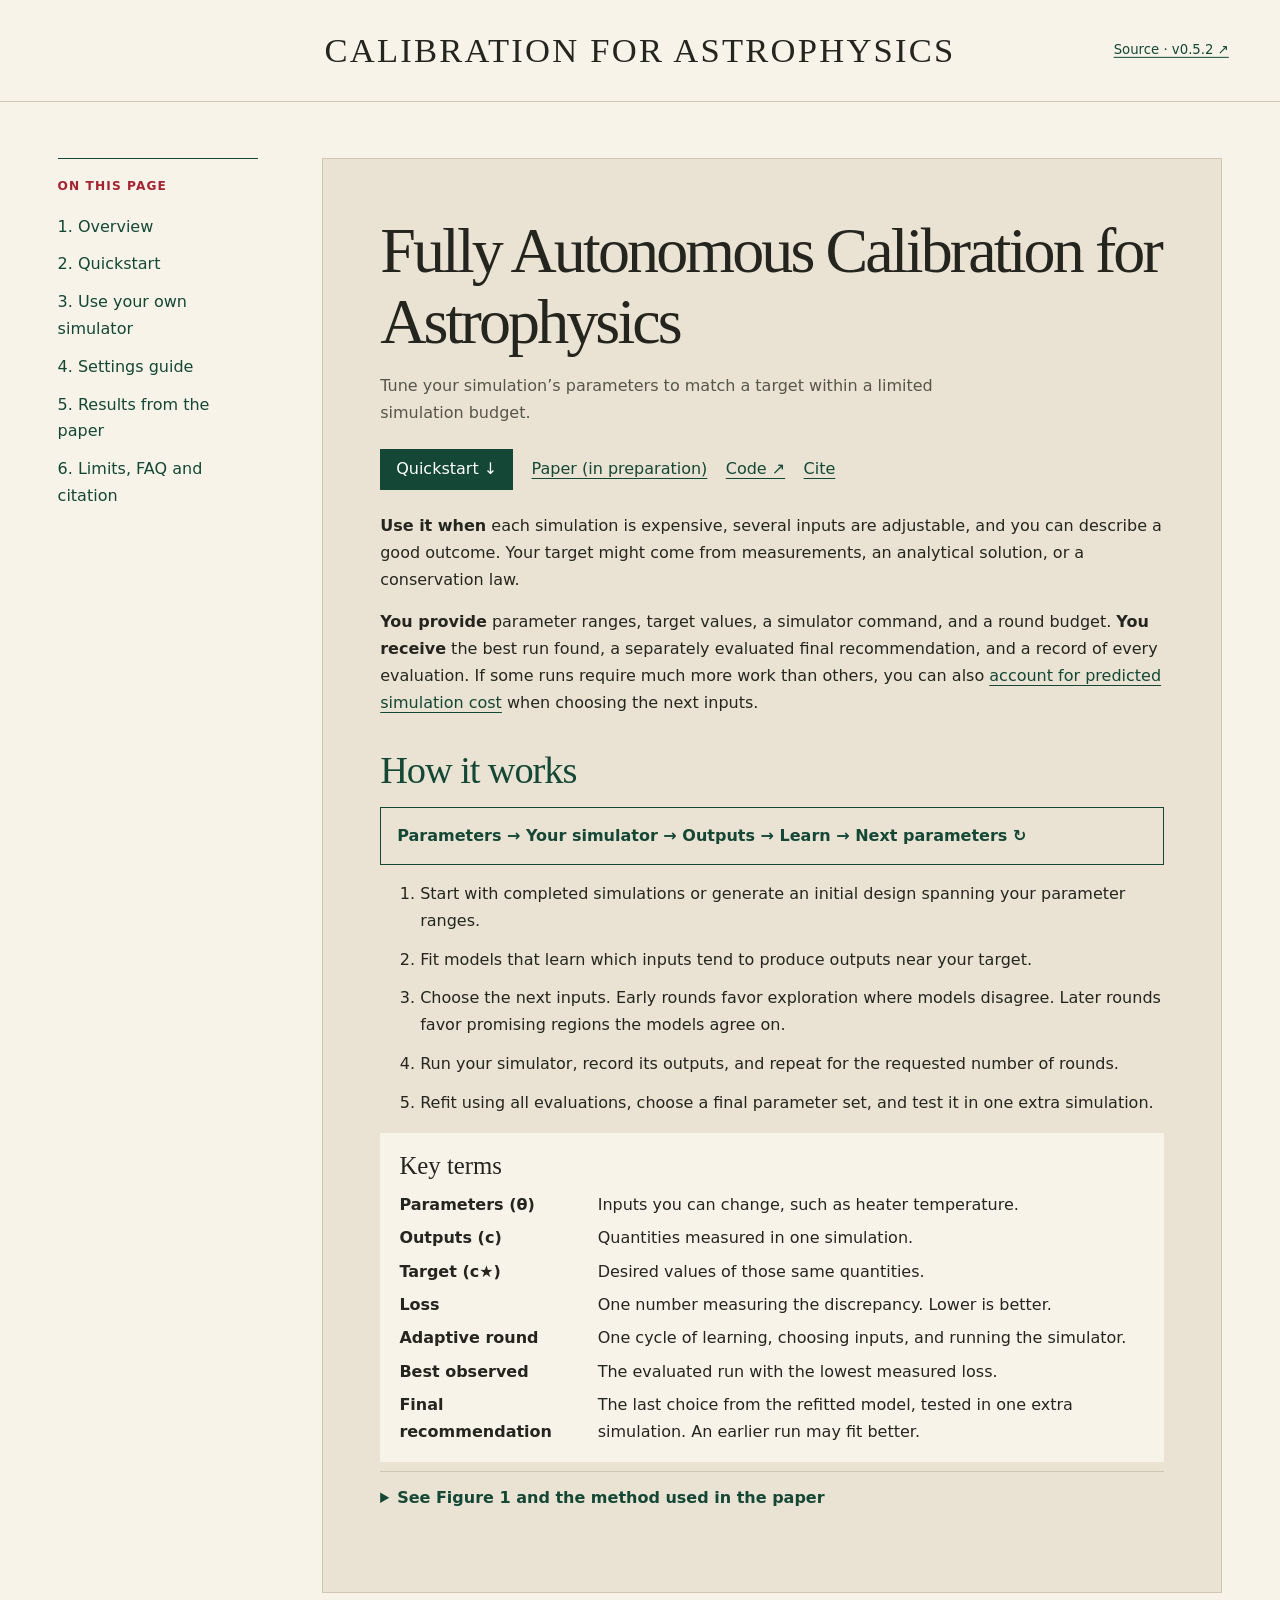
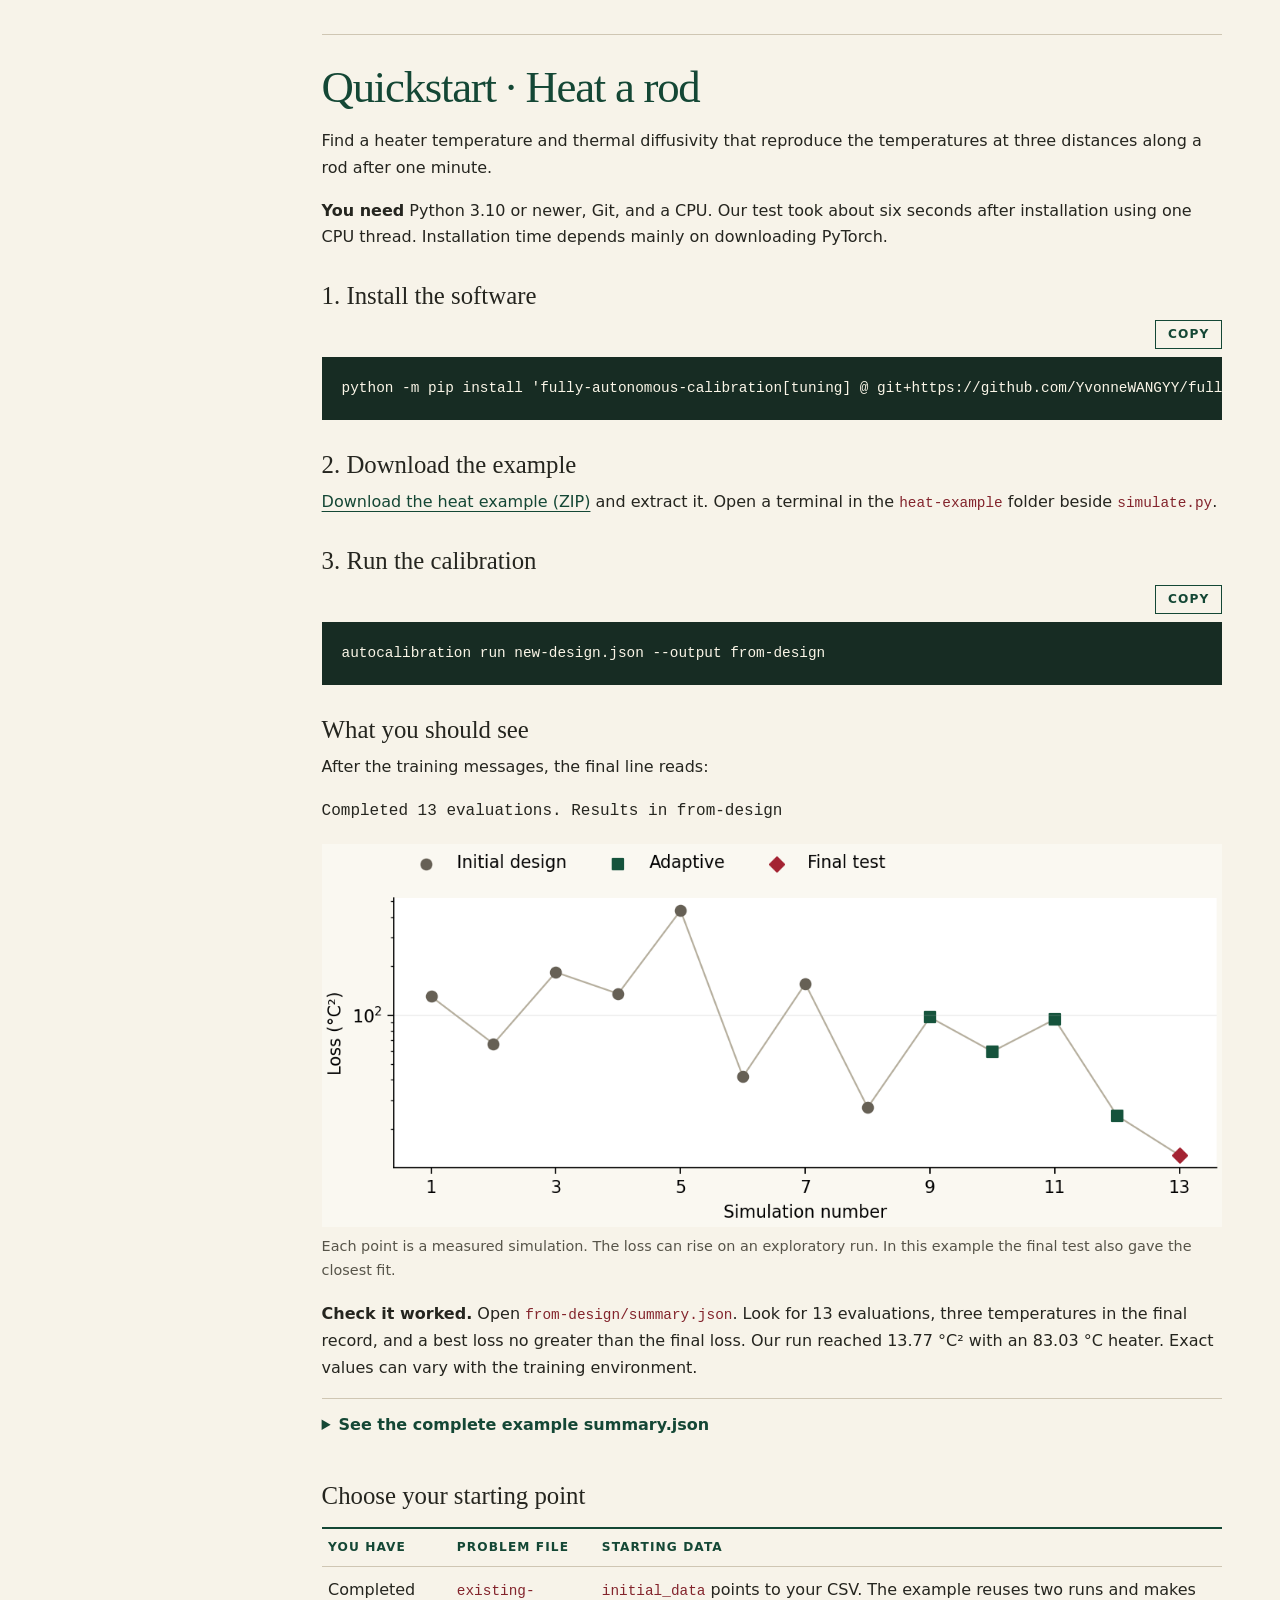
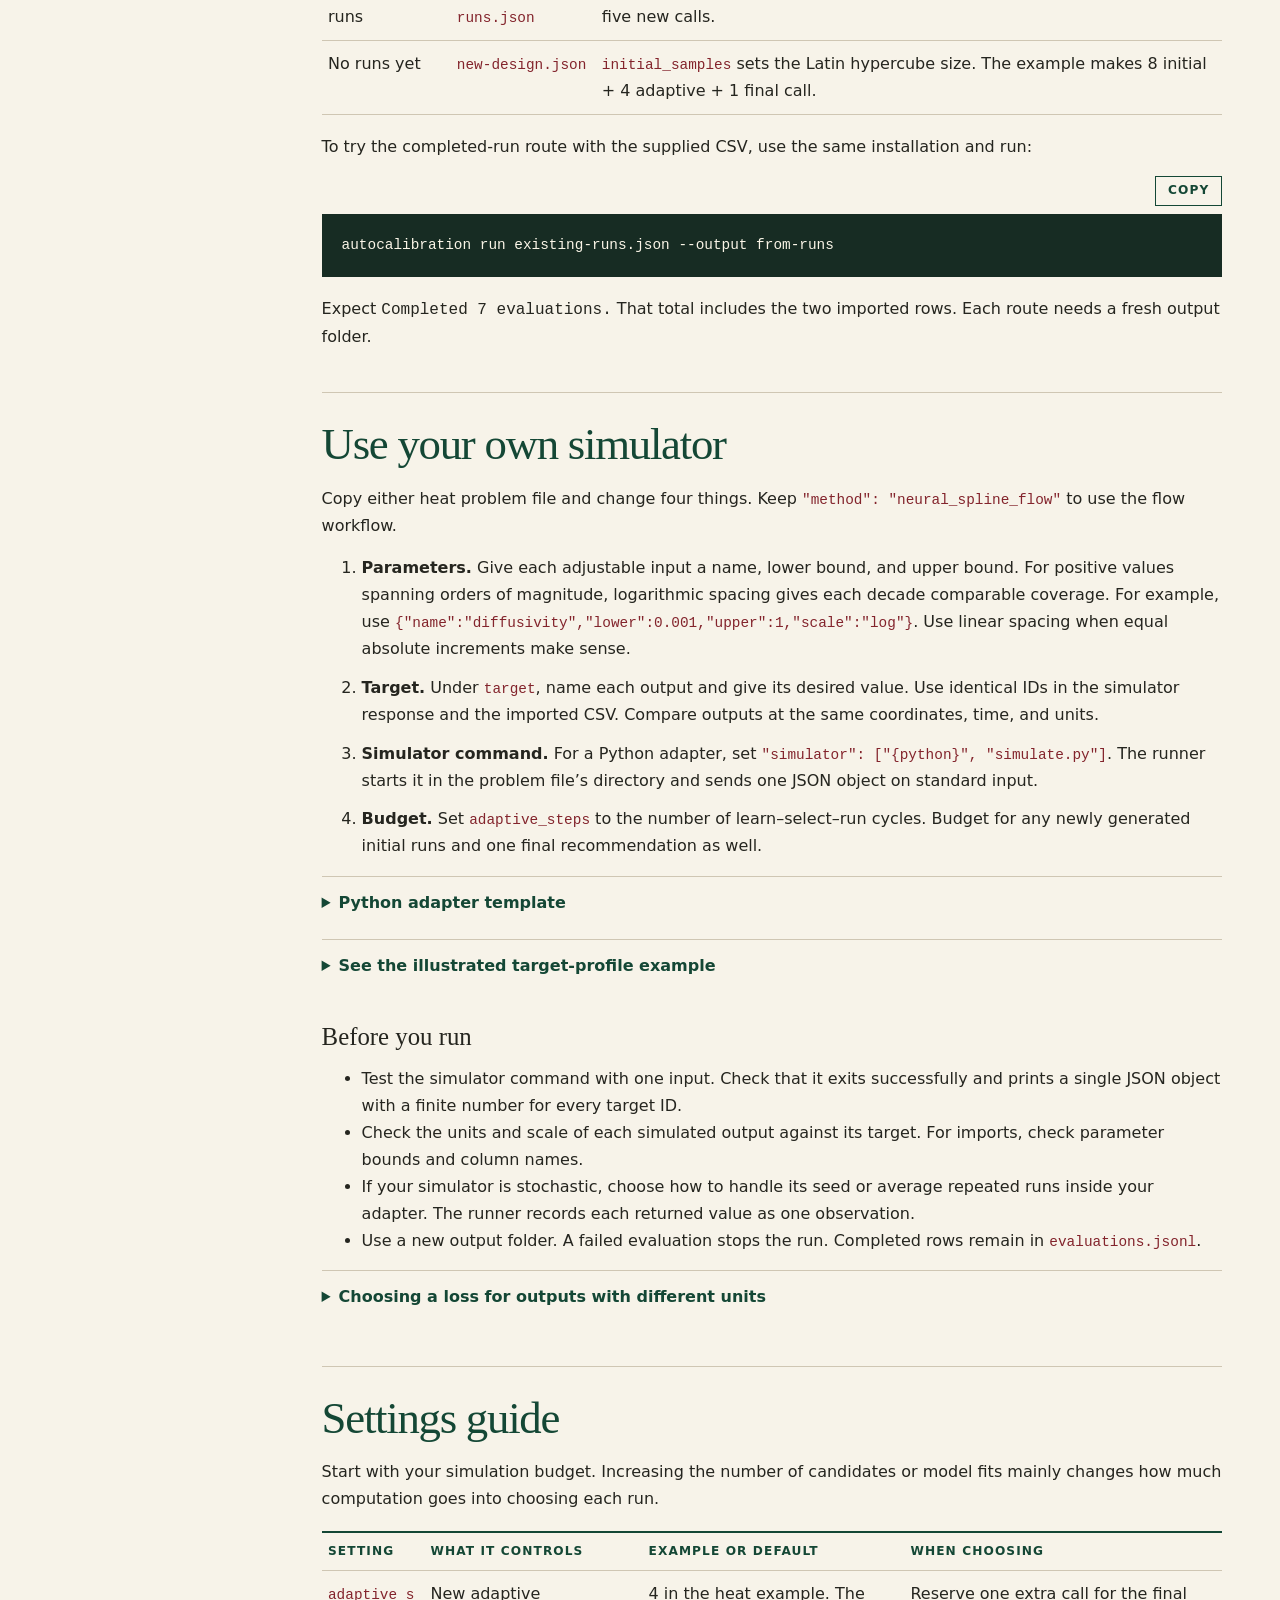
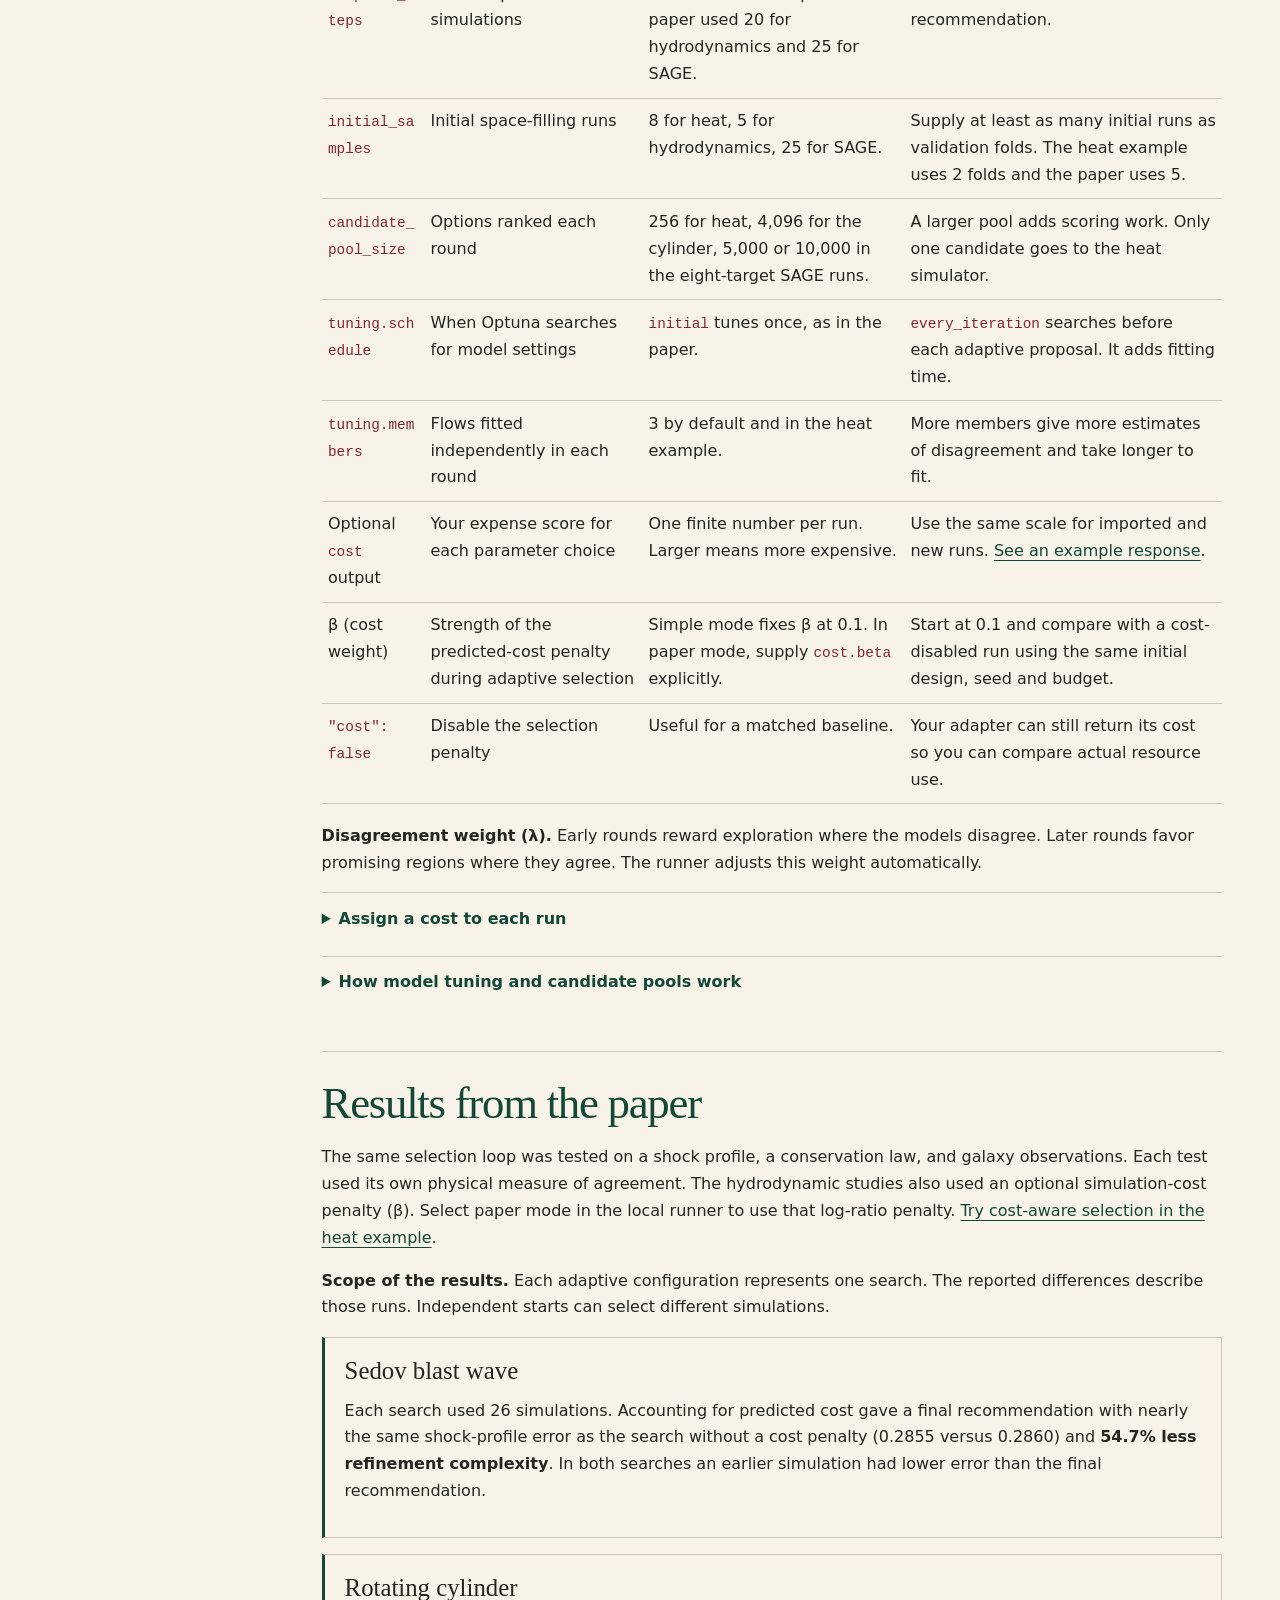
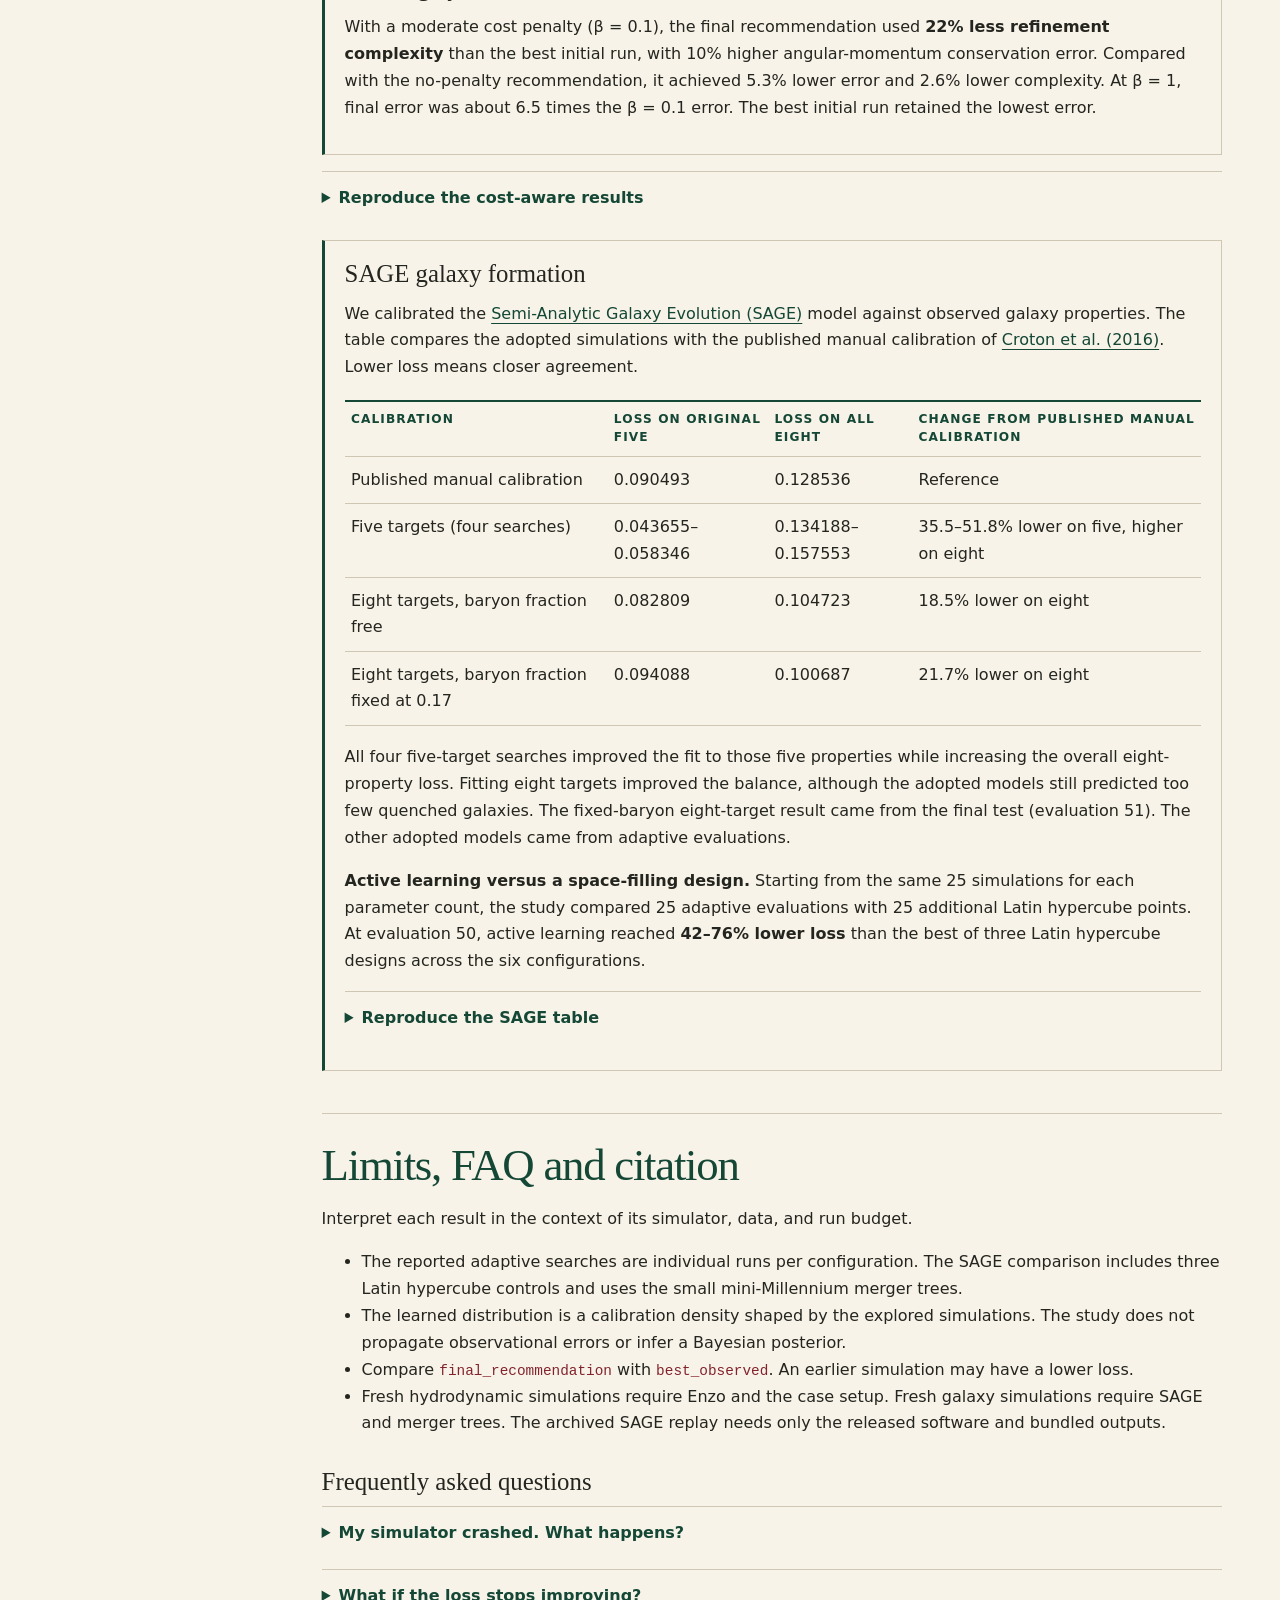
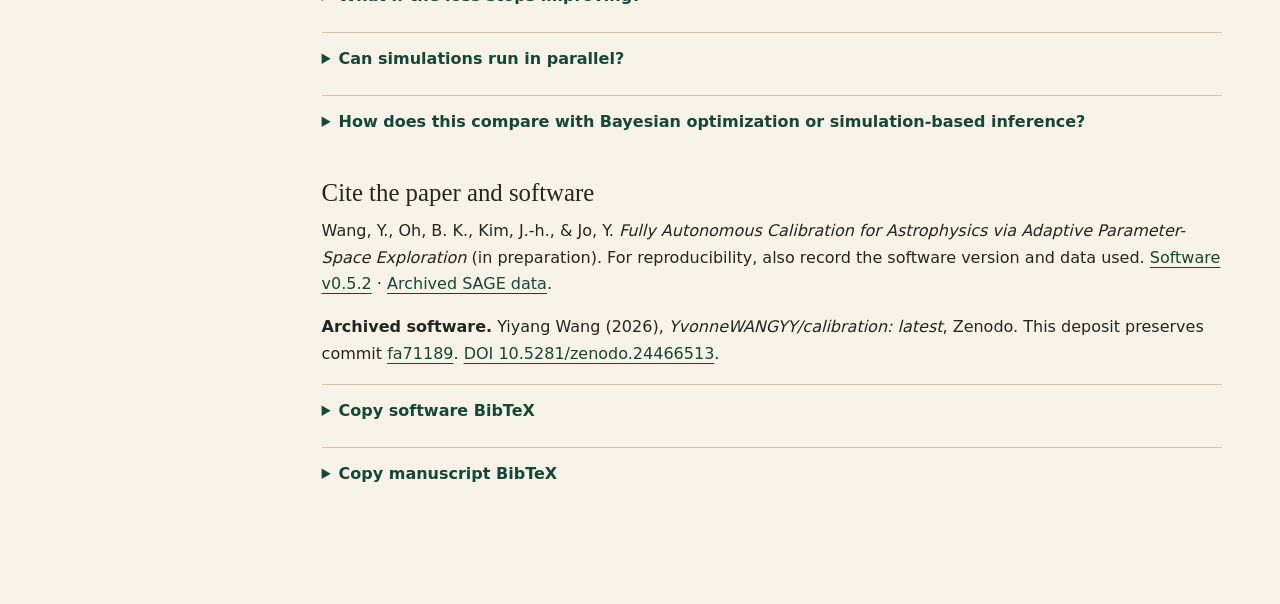
==== commit bd0e915b: "Point readers and installation commands to the renamed repository" ====
--- a/guide/index.html
+++ b/guide/index.html
@@ -1,6 +1,6 @@
 <!doctype html>
 <html lang="en"><head><meta charset="utf-8"><title>Getting started · Calibration for Astrophysics</title>
-<link rel="canonical" href="https://yvonnewangyy.github.io/calibration/">
+<link rel="canonical" href="https://yvonnewangyy.github.io/fully-autonomous-calibration-for-astrophysical-simulations/">
 <script>
 const target = new URL("../", location.href);
 target.search = location.search;
